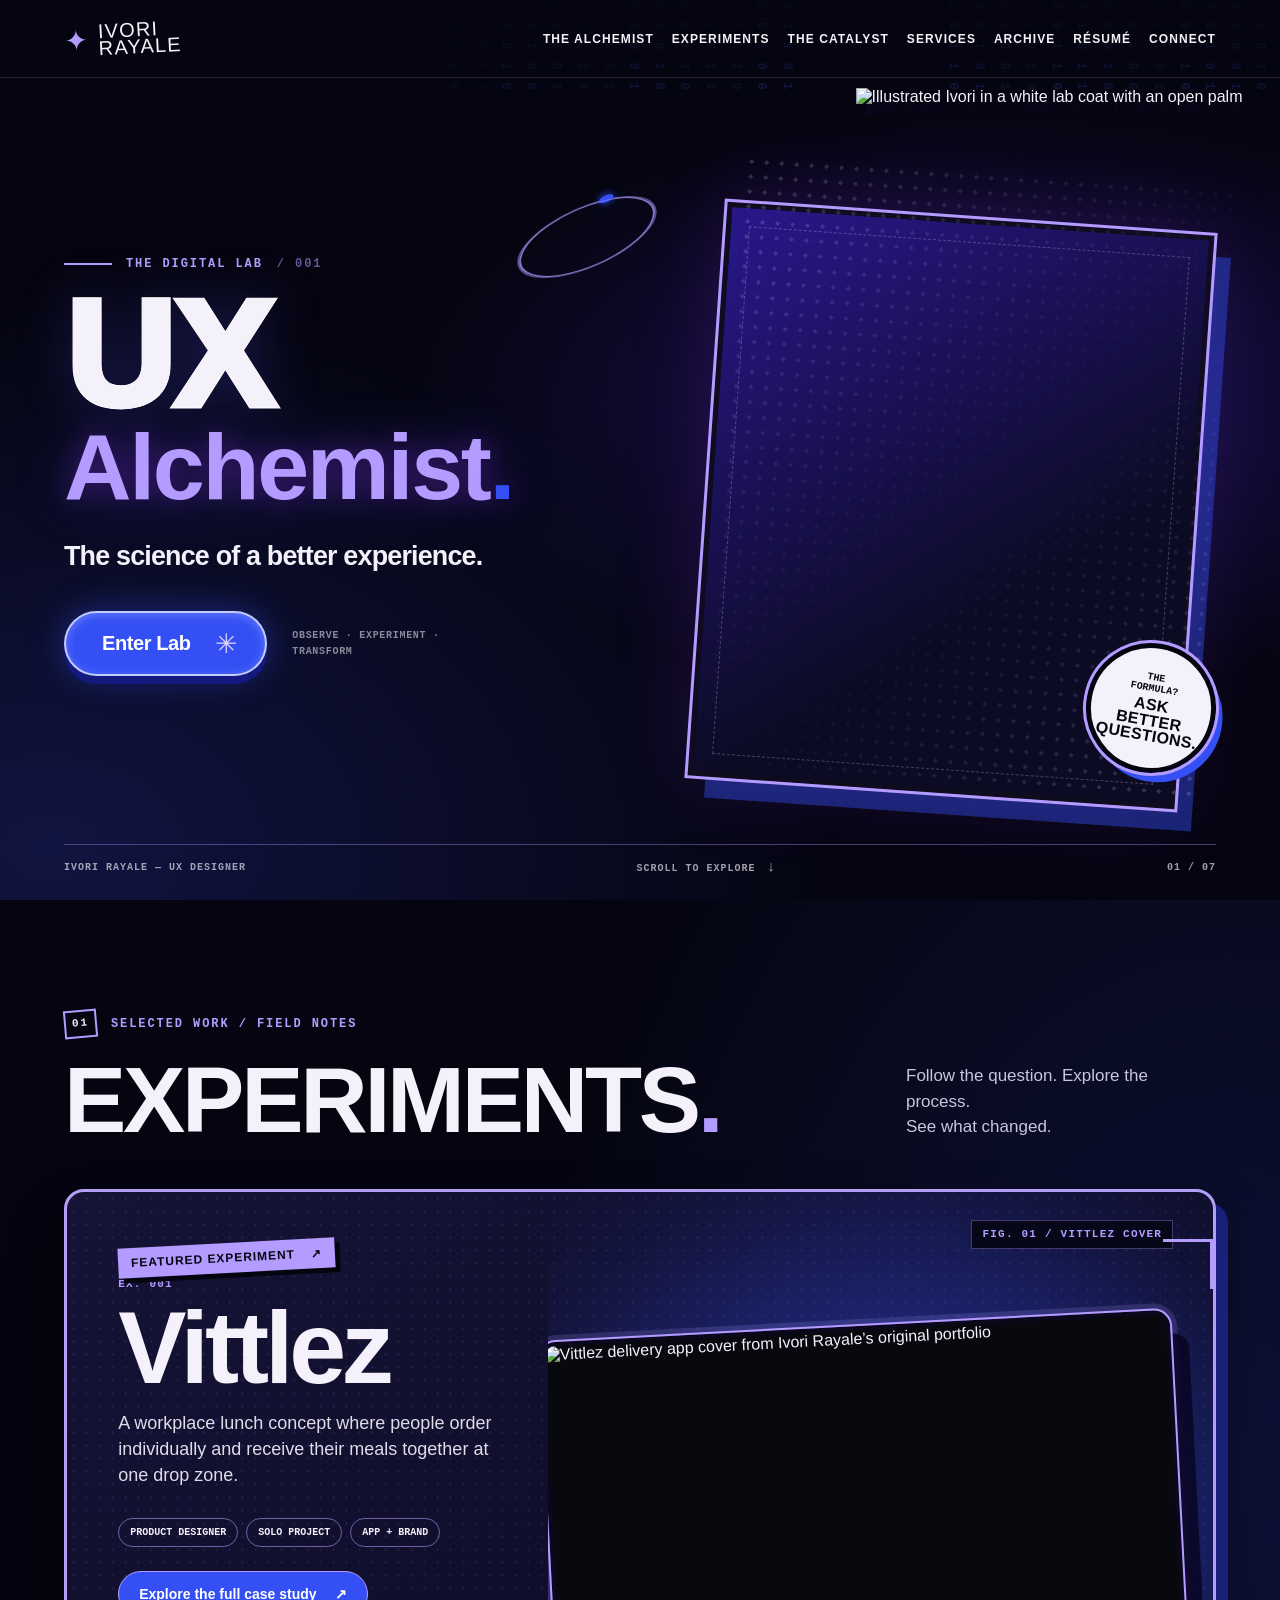
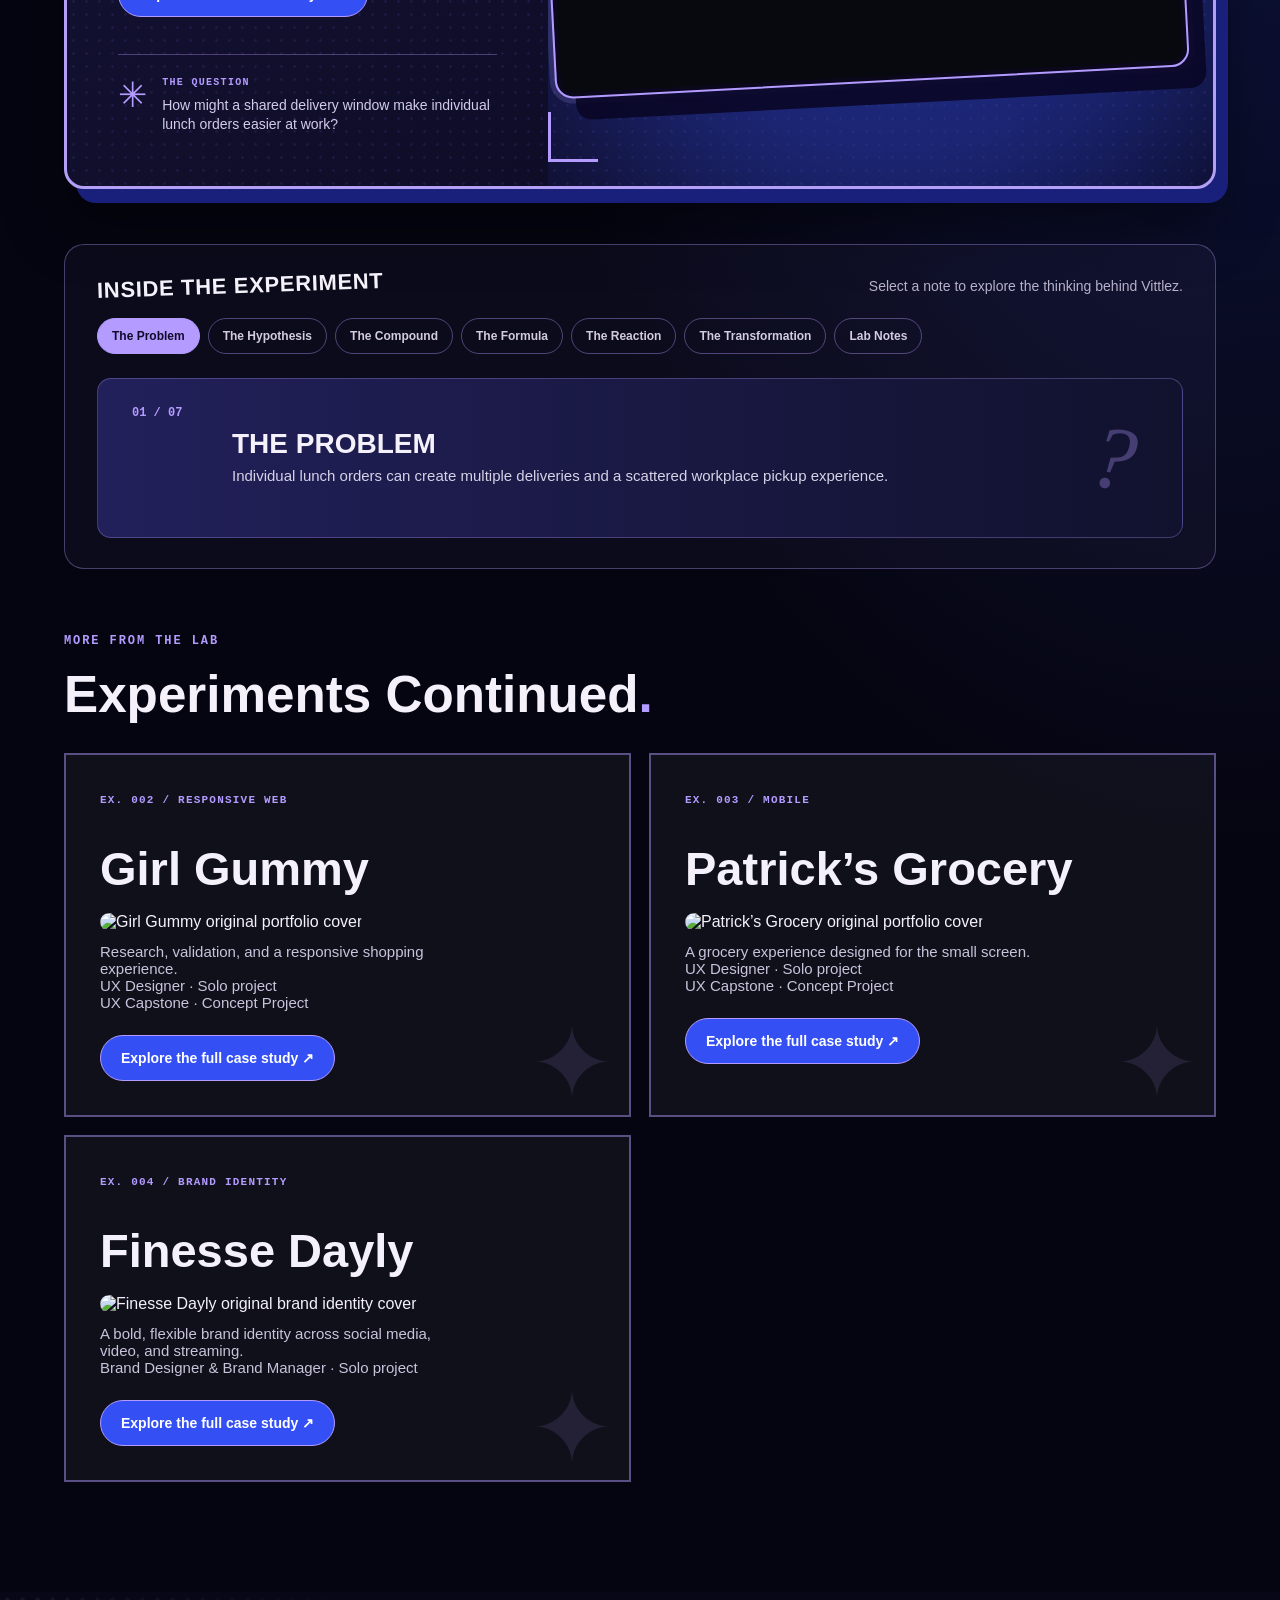
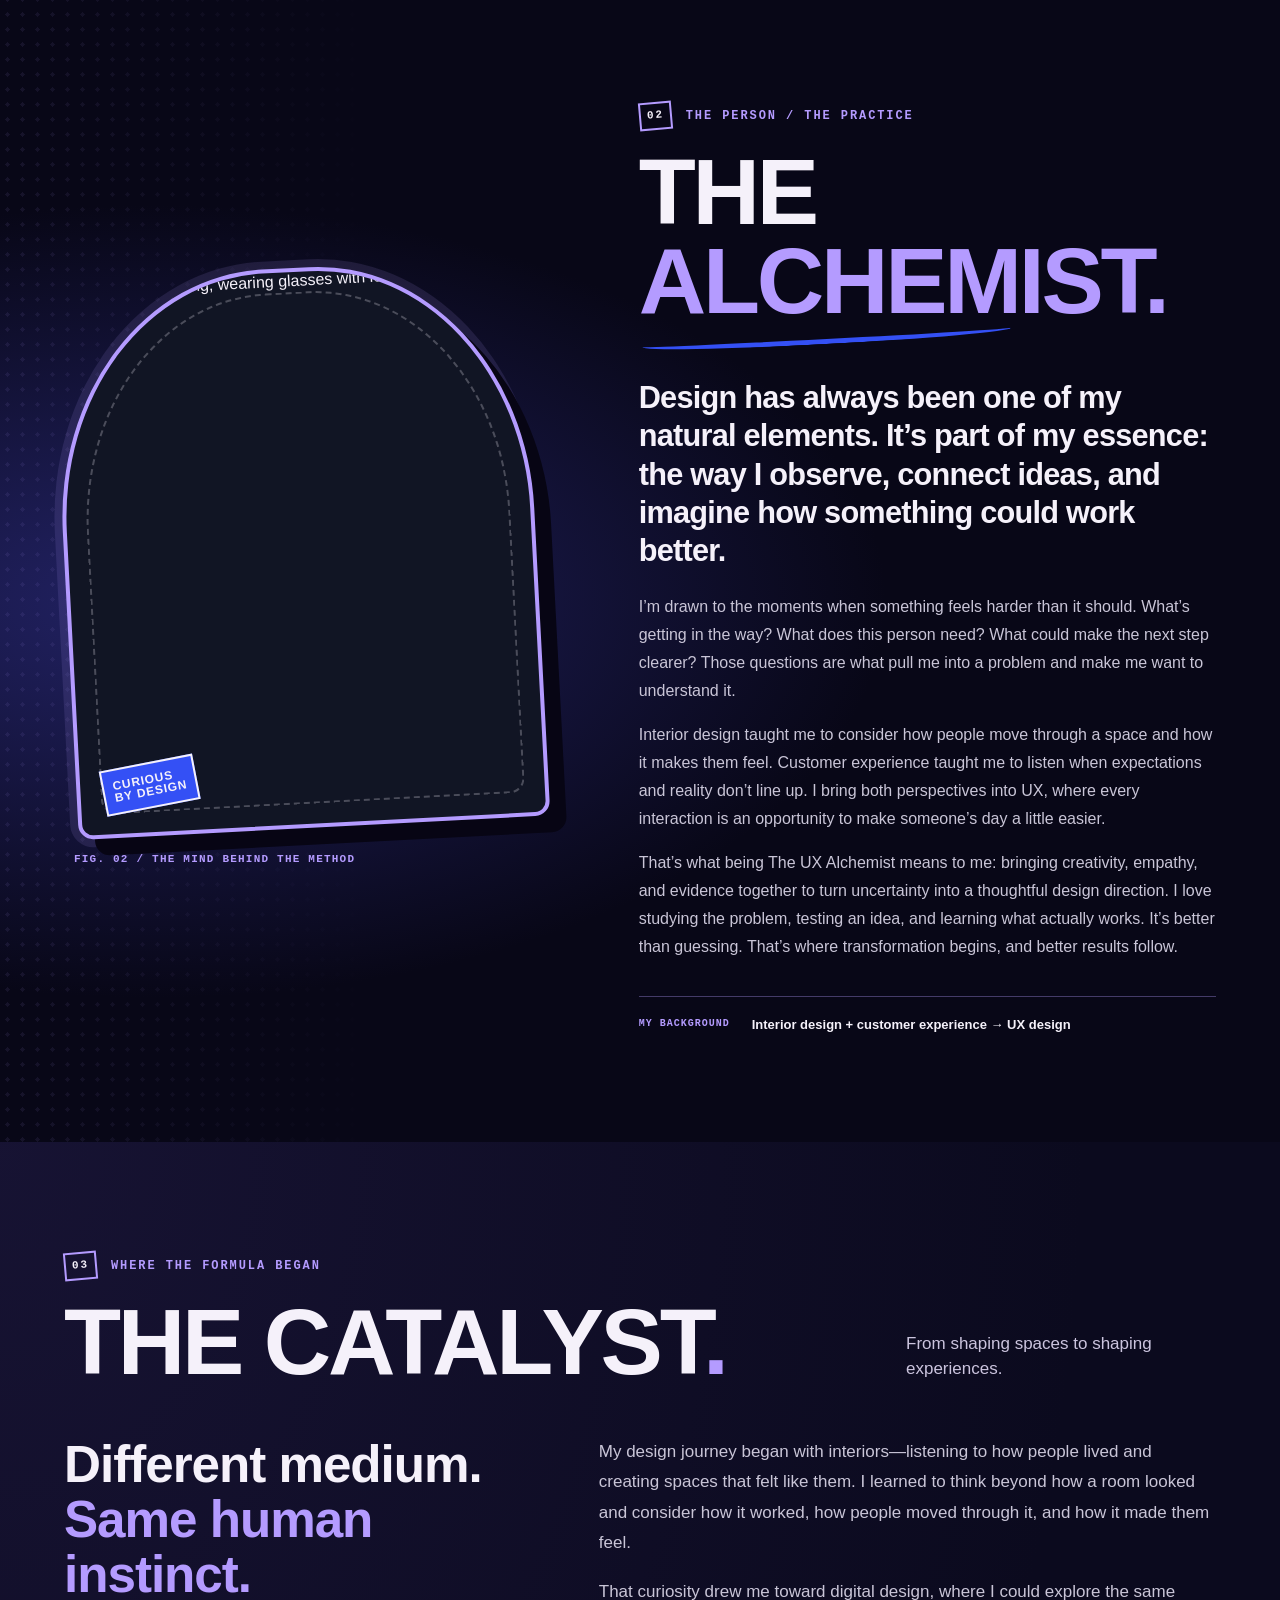
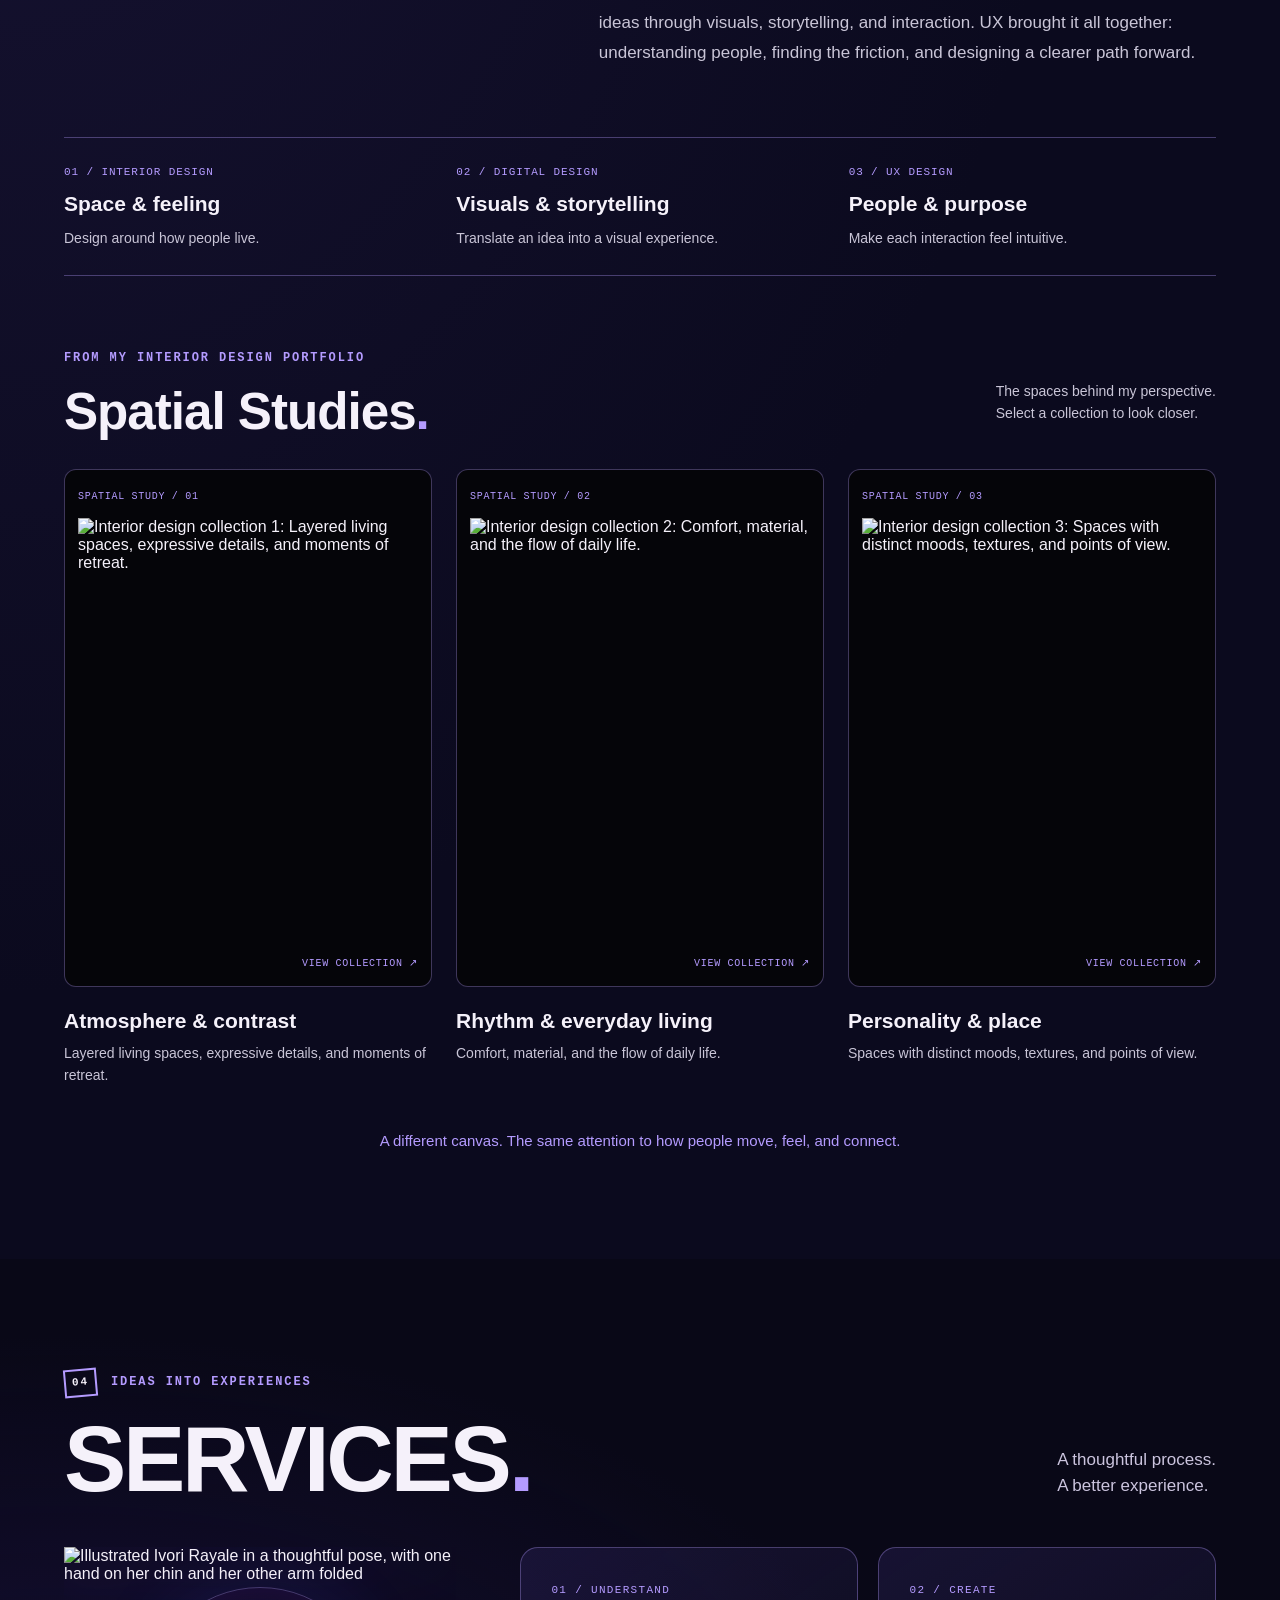
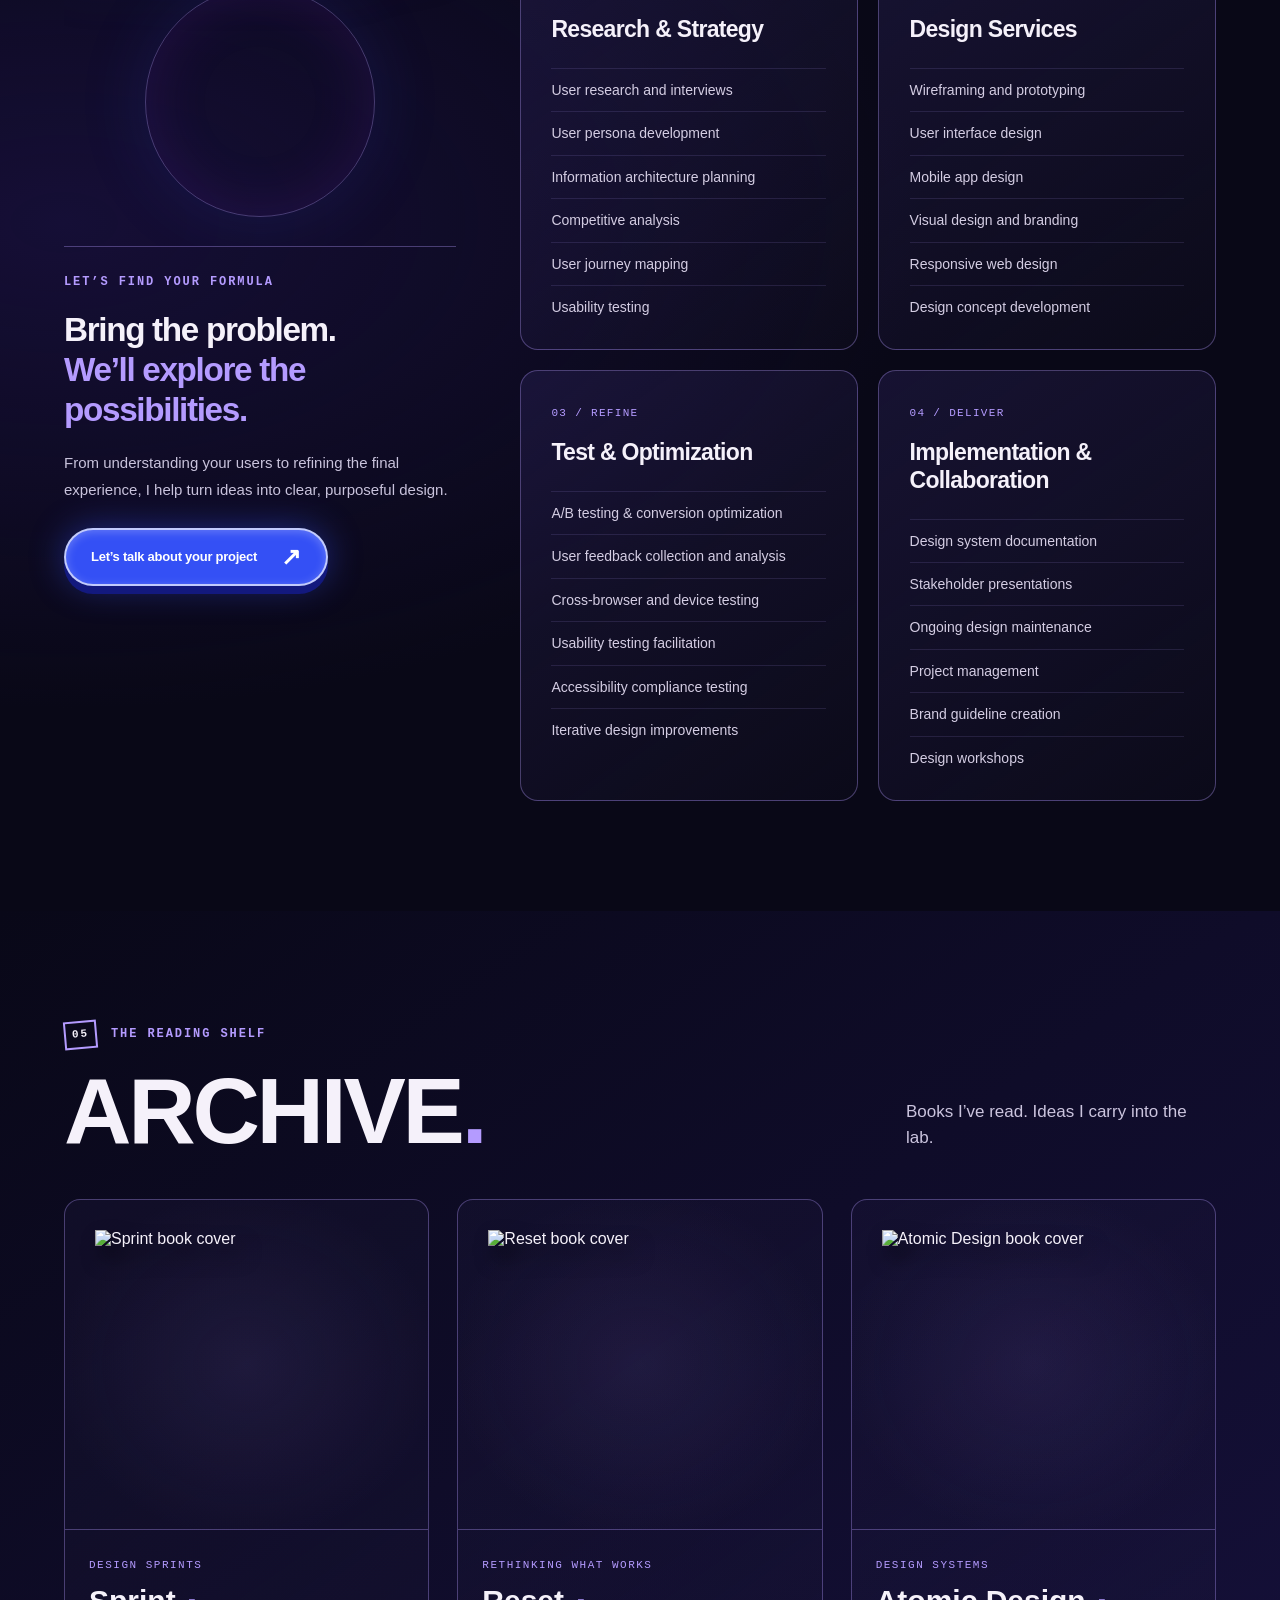
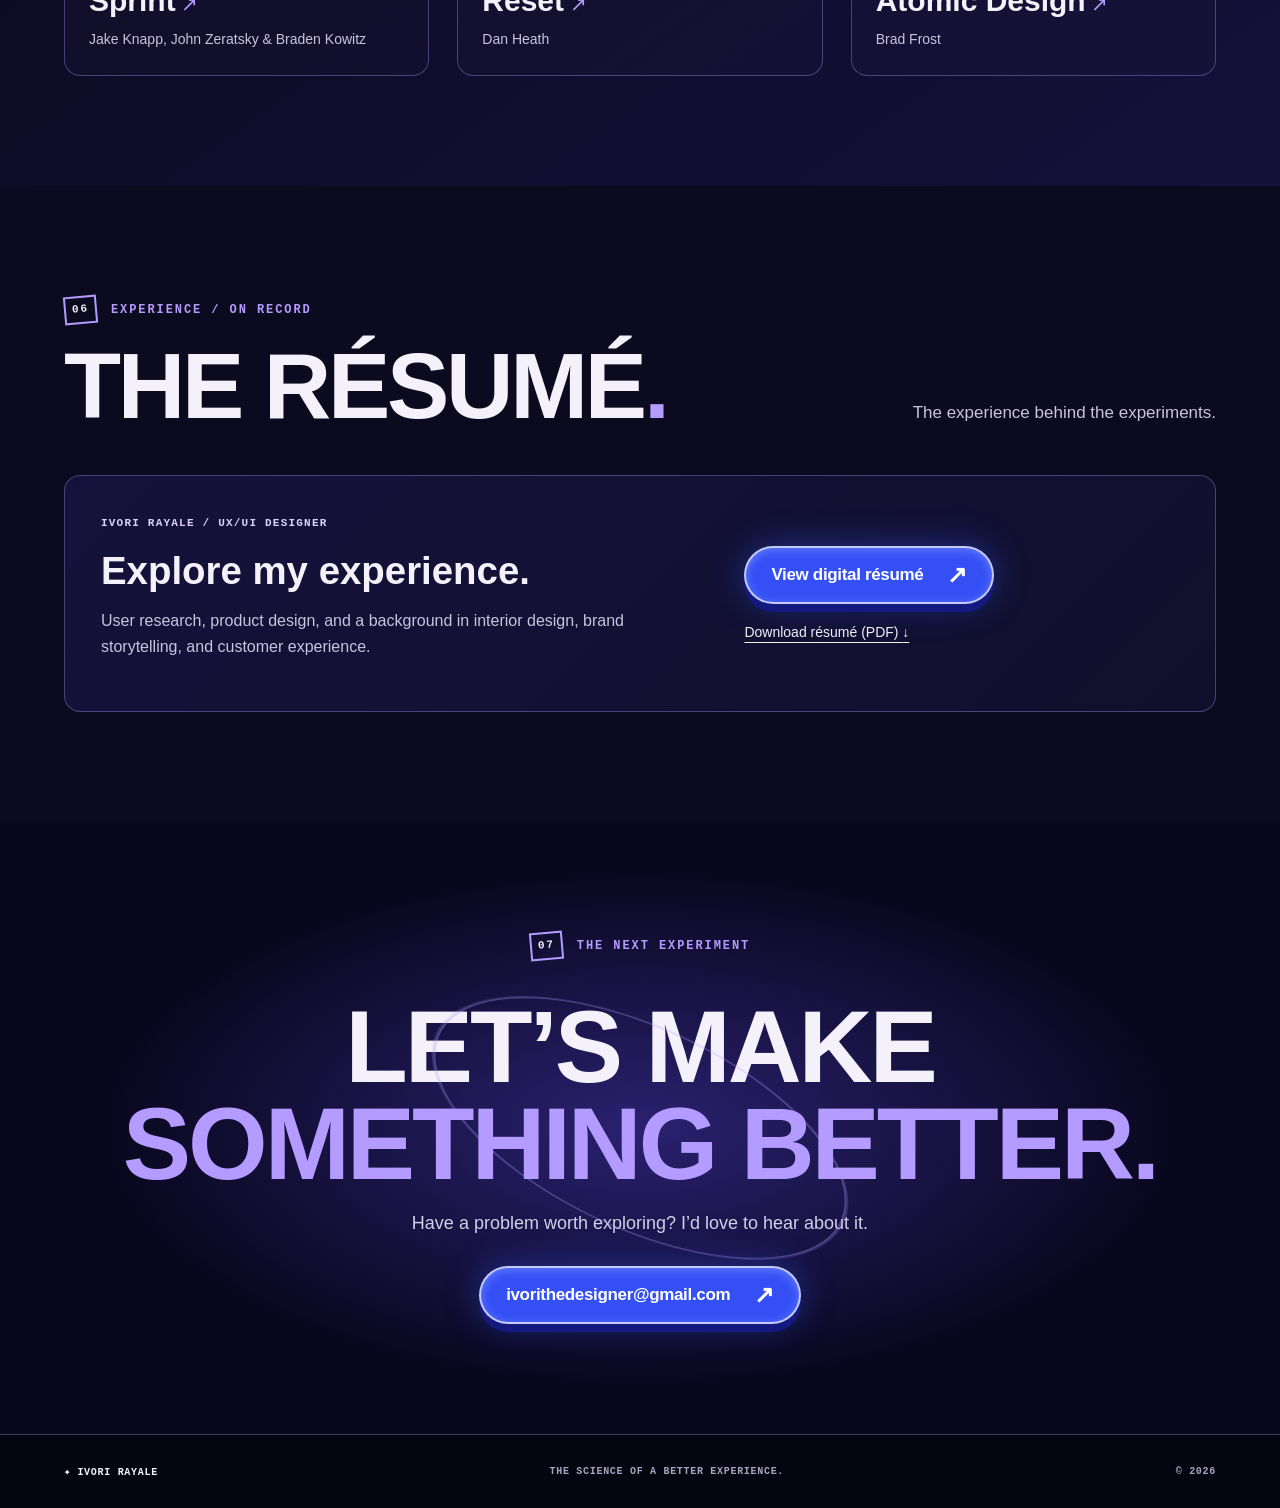
==== index.html @ c833f4bc "Add files via upload" ====
<!doctype html>
<html lang="en">
<head>
  <meta charset="utf-8">
  <meta name="viewport" content="width=device-width, initial-scale=1">
  <meta name="theme-color" content="#050511">
  <meta name="description" content="Ivori Rayale is a UX designer who studies the problem, tests the possibilities, and designs better experiences.">
  <title>UX Alchemist — Ivori Rayale</title>
  <link rel="stylesheet" href="styles.css">
  <script src="script.js" defer></script>
<link rel="stylesheet" href="experiment-entry.css"><script src="experiment-entry.js" defer></script></head>
<body>
  <div class="progress" aria-hidden="true"></div>
  <header class="site-header" id="top">
    <a class="wordmark" href="#top" aria-label="Ivori Rayale, back to top"><span class="wordmark-star">✦</span><span>IVORI<br>RAYALE</span></a>
    <button class="menu-toggle" type="button" aria-label="Open menu" aria-controls="primary-nav" aria-expanded="false"><span></span><span></span></button>
    <nav class="nav" id="primary-nav" aria-label="Main navigation">
      <a href="#alchemist">The Alchemist</a>
      <a href="#experiments">Experiments</a>
      <a href="#catalyst">The Catalyst</a>
      <a href="#services">Services</a>
      <a href="#archive">Archive</a>
      <a href="#resume">Résumé</a>
      <a href="#connect">Connect</a>
    </nav>
    <span class="header-index">PORTFOLIO / 2026</span>
  </header>

  <main>
    <section class="hero" aria-labelledby="hero-title">
      <div class="number-field" aria-hidden="true"></div>
      <div class="hero-orbit orbit-one" aria-hidden="true"><span></span><span></span><span></span></div>
      <div class="hero-orbit orbit-two" aria-hidden="true"><span></span><span></span><span></span></div>
      <div class="hero-content">
        <div class="eyebrow"><span class="eyebrow-line"></span> THE DIGITAL LAB <span class="eyebrow-number">/ 001</span></div>
        <h1 id="hero-title"><span class="hero-ux">UX</span><span class="hero-alchemist">Alchemist<span class="title-period">.</span></span></h1>
        <p class="hero-tagline">The science of a better experience.</p>
        <div class="hero-actions"><button class="enter-button" type="button"><span>Enter Lab</span><span class="button-spark" aria-hidden="true">✳</span></button><span class="hero-note">OBSERVE · EXPERIMENT · TRANSFORM</span></div>
      </div>
      <div class="hero-visual" aria-label="Cartoon illustration of Ivori presenting her design work">
        <div class="ink-panel"></div>
        <div class="hero-halftone"></div>
        <img class="hero-avatar" src="assets/avatar-presenting-v2.png" alt="Illustrated Ivori in a white lab coat with an open palm" fetchpriority="high">
        <div class="hero-sticker" aria-hidden="true"><span>THE<br>FORMULA?</span><strong>ASK<br>BETTER<br>QUESTIONS.</strong></div>
      </div>
      <div class="hero-bottom"><span>IVORI RAYALE — UX DESIGNER</span><a href="#experiments">SCROLL TO EXPLORE <span aria-hidden="true">↓</span></a><span>01 / 07</span></div>
    </section>

    <section class="section experiments" id="experiments" aria-labelledby="experiments-title" tabindex="-1">
      <div class="section-heading reveal"><div><p class="section-kicker"><span class="kicker-box">01</span> SELECTED WORK / FIELD NOTES</p><h2 id="experiments-title">Experiments<span>.</span></h2></div><p>Follow the question. Explore the process.<br>See what changed.</p></div>
      <article class="featured-card reveal">
        <div class="featured-copy">
          <div class="hand-label">FEATURED EXPERIMENT <span>↗</span></div>
          <div class="featured-title"><span class="featured-number">EX. 001</span><h3><a href="vittlez.html">Vittlez</a></h3></div>
          <p>A workplace lunch concept where people order individually and receive their meals together at one drop zone.</p>
          <div class="tag-row"><span>PRODUCT DESIGNER</span><span>SOLO PROJECT</span><span>APP + BRAND</span></div><a class="case-study-link" href="vittlez.html">Explore the full case study <span aria-hidden="true">↗</span></a>
          <div class="experiment-prompt"><span class="prompt-star" aria-hidden="true">✳</span><span><strong>THE QUESTION</strong>How might a shared delivery window make individual lunch orders easier at work?</span></div>
        </div>
        <div class="featured-art"><div class="art-caption">FIG. 01 / VITTLEZ COVER</div><div class="screens-frame vittlez-cover"><img src="assets/vittlez-cover.png" alt="Vittlez delivery app cover from Ivori Rayale’s original portfolio" loading="lazy"></div><span class="art-corner corner-a"></span><span class="art-corner corner-b"></span></div>
      </article>
      <div class="process-panel reveal">
        <div class="process-heading"><span class="scribble-heading">INSIDE THE EXPERIMENT</span><p>Select a note to explore the thinking behind Vittlez.</p></div>
        <div class="stage-tabs" role="tablist" aria-label="Vittlez case study stages">
          <button type="button" role="tab" id="tab-problem" aria-controls="stage-content" aria-selected="true" tabindex="0" data-stage="problem">The Problem</button>
          <button type="button" role="tab" id="tab-hypothesis" aria-controls="stage-content" aria-selected="false" tabindex="-1" data-stage="hypothesis">The Hypothesis</button>
          <button type="button" role="tab" id="tab-compound" aria-controls="stage-content" aria-selected="false" tabindex="-1" data-stage="compound">The Compound</button>
          <button type="button" role="tab" id="tab-formula" aria-controls="stage-content" aria-selected="false" tabindex="-1" data-stage="formula">The Formula</button>
          <button type="button" role="tab" id="tab-reaction" aria-controls="stage-content" aria-selected="false" tabindex="-1" data-stage="reaction">The Reaction</button>
          <button type="button" role="tab" id="tab-transformation" aria-controls="stage-content" aria-selected="false" tabindex="-1" data-stage="transformation">The Transformation</button>
          <button type="button" role="tab" id="tab-lab-notes" aria-controls="stage-content" aria-selected="false" tabindex="-1" data-stage="lab-notes">Lab Notes</button>
        </div>
        <div class="stage-content" id="stage-content" role="tabpanel" aria-labelledby="tab-problem" tabindex="0"><span class="stage-index">01 / 07</span><div><h4>The Problem</h4><p>Individual lunch orders can create multiple deliveries and a scattered workplace pickup experience.</p></div><span class="stage-doodle" aria-hidden="true">?</span></div>
      </div>
      <div class="additional-experiments"><p class="section-kicker">MORE FROM THE LAB</p><h3 class="subsection-title">Experiments Continued<span>.</span></h3><div class="archive-list reveal"><div><span>EX. 002 / RESPONSIVE WEB</span><h3><a href="girl-gummy.html">Girl Gummy</a></h3><a href="girl-gummy.html" aria-label="Explore Girl Gummy case study"><img src="assets/girl-gummy/00.png" alt="Girl Gummy original portfolio cover" loading="lazy" style="width:100%;height:auto;border-radius:12px;margin:12px 0"></a><p>Research, validation, and a responsive shopping experience.</p><p>UX Designer · Solo project<br>UX Capstone · Concept Project</p><a class="case-study-link" href="girl-gummy.html">Explore the full case study ↗</a></div><div><span>EX. 003 / MOBILE</span><h3><a href="patricks.html">Patrick’s Grocery</a></h3><a href="patricks.html" aria-label="Explore Patrick’s Grocery case study"><img src="assets/patricks/00.svg" alt="Patrick’s Grocery original portfolio cover" loading="lazy" style="width:100%;height:auto;border-radius:12px;margin:12px 0"></a><p>A grocery experience designed for the small screen.</p><p>UX Designer · Solo project<br>UX Capstone · Concept Project</p><a class="case-study-link" href="patricks.html">Explore the full case study ↗</a></div><div><span>EX. 004 / BRAND IDENTITY</span><h3><a href="finesse-dayly.html">Finesse Dayly</a></h3><a href="finesse-dayly.html" aria-label="Explore Finesse Dayly branding project"><img src="assets/finesse-dayly/00.svg" alt="Finesse Dayly original brand identity cover" loading="lazy" style="width:100%;height:auto;border-radius:12px;margin:12px 0"></a><p>A bold, flexible brand identity across social media, video, and streaming.</p><p>Brand Designer &amp; Brand Manager · Solo project</p><a class="case-study-link" href="finesse-dayly.html">Explore the full case study ↗</a></div></div></div>
    </section>

    <section class="section alchemist" id="alchemist" aria-labelledby="alchemist-title">

      <div class="alchemist-visual reveal"><div class="about-frame about-photo-frame"><img src="assets/ivori-portrait-long-curls.webp" alt="Ivori Rayale smiling, wearing glasses with long black curls" width="944" height="1667" loading="lazy"><span class="about-stamp">CURIOUS<br>BY DESIGN</span></div><div class="about-caption">FIG. 02 / THE MIND BEHIND THE METHOD</div></div>
      <div class="alchemist-copy reveal"><p class="section-kicker"><span class="kicker-box">02</span> THE PERSON / THE PRACTICE</p><h2 id="alchemist-title">The<br><em>Alchemist.</em></h2><div class="hand-underline" aria-hidden="true"></div><p class="about-lead">Design has always been one of my natural elements. It’s part of my essence: the way I observe, connect ideas, and imagine how something could work better.</p>
        <p>I’m drawn to the moments when something feels harder than it should. What’s getting in the way? What does this person need? What could make the next step clearer? Those questions are what pull me into a problem and make me want to understand it.</p>
        <p>Interior design taught me to consider how people move through a space and how it makes them feel. Customer experience taught me to listen when expectations and reality don’t line up. I bring both perspectives into UX, where every interaction is an opportunity to make someone’s day a little easier.</p>
        <p>That’s what being The UX Alchemist means to me: bringing creativity, empathy, and evidence together to turn uncertainty into a thoughtful design direction. I love studying the problem, testing an idea, and learning what actually works. It’s better than guessing. That’s where transformation begins, and better results follow.</p><div class="about-footnote"><span>MY BACKGROUND</span><strong>Interior design + customer experience → UX design</strong></div></div>
    </section>

    <section class="section catalyst catalyst-story" id="catalyst" aria-labelledby="catalyst-title">
      <div class="section-heading reveal"><div><p class="section-kicker"><span class="kicker-box">03</span> WHERE THE FORMULA BEGAN</p><h2 id="catalyst-title">The Catalyst<span>.</span></h2></div><p>From shaping spaces to shaping experiences.</p></div>
      <div class="catalyst-narrative reveal"><h3>Different medium.<br><em>Same human instinct.</em></h3><div><p>My design journey began with interiors—listening to how people lived and creating spaces that felt like them. I learned to think beyond how a room looked and consider how it worked, how people moved through it, and how it made them feel.</p><p>That curiosity drew me toward digital design, where I could explore the same ideas through visuals, storytelling, and interaction. UX brought it all together: understanding people, finding the friction, and designing a clearer path forward.</p></div></div>
      <ol class="design-evolution reveal" aria-label="My design journey"><li><span>01 / INTERIOR DESIGN</span><strong>Space &amp; feeling</strong><p>Design around how people live.</p></li><li><span>02 / DIGITAL DESIGN</span><strong>Visuals &amp; storytelling</strong><p>Translate an idea into a visual experience.</p></li><li><span>03 / UX DESIGN</span><strong>People &amp; purpose</strong><p>Make each interaction feel intuitive.</p></li></ol>
      <div class="spatial-heading reveal"><div><p class="section-kicker">FROM MY INTERIOR DESIGN PORTFOLIO</p><h3>Spatial Studies<span>.</span></h3></div><p>The spaces behind my perspective.<br>Select a collection to look closer.</p></div>
      <div class="spatial-gallery"><figure class="spatial-study reveal"><button type="button" class="spatial-open" data-spatial="1" aria-label="Enlarge interior collection 1: Atmosphere and contrast"><span class="spatial-number">SPATIAL STUDY / 01</span><img src="assets/interior/1.png" alt="Interior design collection 1: Layered living spaces, expressive details, and moments of retreat." loading="lazy" width="1122" height="1402"><span class="spatial-view">VIEW COLLECTION ↗</span></button><figcaption><h4>Atmosphere & contrast</h4><p>Layered living spaces, expressive details, and moments of retreat.</p></figcaption></figure><figure class="spatial-study reveal"><button type="button" class="spatial-open" data-spatial="2" aria-label="Enlarge interior collection 2: Rhythm and everyday living"><span class="spatial-number">SPATIAL STUDY / 02</span><img src="assets/interior/2.png" alt="Interior design collection 2: Comfort, material, and the flow of daily life." loading="lazy" width="1122" height="1402"><span class="spatial-view">VIEW COLLECTION ↗</span></button><figcaption><h4>Rhythm & everyday living</h4><p>Comfort, material, and the flow of daily life.</p></figcaption></figure><figure class="spatial-study reveal"><button type="button" class="spatial-open" data-spatial="3" aria-label="Enlarge interior collection 3: Personality and place"><span class="spatial-number">SPATIAL STUDY / 03</span><img src="assets/interior/3.png" alt="Interior design collection 3: Spaces with distinct moods, textures, and points of view." loading="lazy" width="1122" height="1402"><span class="spatial-view">VIEW COLLECTION ↗</span></button><figcaption><h4>Personality & place</h4><p>Spaces with distinct moods, textures, and points of view.</p></figcaption></figure></div><p class="spatial-note">A different canvas. The same attention to how people move, feel, and connect.</p>
      <dialog class="spatial-viewer" aria-label="Interior design collection"><div class="spatial-tools"><p>SPATIAL STUDIES / IVORI RAYALE</p><button type="button" class="spatial-close">Close ×</button></div><img alt=""></dialog>
    </section>

    <section class="section services" id="services" aria-labelledby="services-title">
      <div class="section-heading reveal"><div><p class="section-kicker"><span class="kicker-box">04</span> IDEAS INTO EXPERIENCES</p><h2 id="services-title">Services<span>.</span></h2></div><p>A thoughtful process.<br>A better experience.</p></div>
      <div class="services-layout"><div class="services-intro reveal"><div class="services-avatar"><span class="services-orbit" aria-hidden="true"></span><img src="assets/avatar-thinking.png" alt="Illustrated Ivori Rayale in a thoughtful pose, with one hand on her chin and her other arm folded" loading="lazy" width="1122" height="1402"></div><p class="section-kicker">LET’S FIND YOUR FORMULA</p><h3>Bring the problem.<br><em>We’ll explore the possibilities.</em></h3><p>From understanding your users to refining the final experience, I help turn ideas into clear, purposeful design.</p><a class="connect-button" href="mailto:ivorithedesigner@gmail.com?subject=Let%E2%80%99s%20talk%20about%20a%20design%20project">Let’s talk about your project <span aria-hidden="true">↗</span></a></div><div class="services-grid"><article class="service-card reveal"><span class="service-index">01 / UNDERSTAND</span><h3>Research &amp; Strategy</h3><ul><li>User research and interviews</li><li>User persona development</li><li>Information architecture planning</li><li>Competitive analysis</li><li>User journey mapping</li><li>Usability testing</li></ul></article><article class="service-card reveal"><span class="service-index">02 / CREATE</span><h3>Design Services</h3><ul><li>Wireframing and prototyping</li><li>User interface design</li><li>Mobile app design</li><li>Visual design and branding</li><li>Responsive web design</li><li>Design concept development</li></ul></article><article class="service-card reveal"><span class="service-index">03 / REFINE</span><h3>Test &amp; Optimization</h3><ul><li>A/B testing &amp; conversion optimization</li><li>User feedback collection and analysis</li><li>Cross-browser and device testing</li><li>Usability testing facilitation</li><li>Accessibility compliance testing</li><li>Iterative design improvements</li></ul></article><article class="service-card reveal"><span class="service-index">04 / DELIVER</span><h3>Implementation &amp; Collaboration</h3><ul><li>Design system documentation</li><li>Stakeholder presentations</li><li>Ongoing design maintenance</li><li>Project management</li><li>Brand guideline creation</li><li>Design workshops</li></ul></article></div></div>
    </section>

    <section class="section archive" id="archive" aria-labelledby="archive-title"><div class="section-heading reveal"><div><p class="section-kicker"><span class="kicker-box">05</span> THE READING SHELF</p><h2 id="archive-title">Archive<span>.</span></h2></div><p>Books I’ve read. Ideas I carry into the lab.</p></div><div class="reading-shelf reveal" aria-label="Books I’ve read"><a class="reading-book" href="https://www.simonandschuster.com/books/Sprint/Jake-Knapp/9781501121746" target="_blank" rel="noopener noreferrer" aria-label="Learn about Sprint (opens in a new tab)"><div class="reading-cover"><img src="assets/books/sprint.jpg" alt="Sprint book cover" loading="lazy"></div><div class="reading-details"><span class="reading-topic">Design sprints</span><h3>Sprint<span aria-hidden="true"> ↗</span></h3><p>Jake Knapp, John Zeratsky &amp; Braden Kowitz</p></div></a><a class="reading-book" href="https://www.simonandschuster.com/books/Reset/Dan-Heath/9781668062098" target="_blank" rel="noopener noreferrer" aria-label="Learn about Reset (opens in a new tab)"><div class="reading-cover"><img src="assets/books/reset.jpg" alt="Reset book cover" loading="lazy"></div><div class="reading-details"><span class="reading-topic">Rethinking what works</span><h3>Reset<span aria-hidden="true"> ↗</span></h3><p>Dan Heath</p></div></a><a class="reading-book" href="https://atomicdesign.bradfrost.com/" target="_blank" rel="noopener noreferrer" aria-label="Learn about Atomic Design (opens in a new tab)"><div class="reading-cover"><img src="assets/books/atomic-design.svg" alt="Atomic Design book cover" loading="lazy"></div><div class="reading-details"><span class="reading-topic">Design systems</span><h3>Atomic Design<span aria-hidden="true"> ↗</span></h3><p>Brad Frost</p></div></a></div></section>

    <section class="section resume" id="resume" aria-labelledby="resume-title"><div class="section-heading reveal"><div><p class="section-kicker"><span class="kicker-box">06</span> EXPERIENCE / ON RECORD</p><h2 id="resume-title">The Résumé<span>.</span></h2></div><p>The experience behind the experiments.</p></div><div class="resume-panel reveal"><div><span class="card-index">IVORI RAYALE / UX/UI DESIGNER</span><h3>Explore my experience.</h3><p>User research, product design, and a background in interior design, brand storytelling, and customer experience.</p></div><div class="resume-actions"><a class="connect-button" href="resume.html">View digital résumé <span aria-hidden="true">↗</span></a><a class="resume-download" href="assets/Ivori-Rayale-Resume.pdf" download="Ivori-Rayale-Resume.pdf">Download résumé (PDF) <span aria-hidden="true">↓</span></a></div></div></section>

    <section class="section connect" id="connect" aria-labelledby="connect-title"><div class="connect-orbit" aria-hidden="true"></div><p class="section-kicker"><span class="kicker-box">07</span> THE NEXT EXPERIMENT</p><h2 id="connect-title">Let’s make<br><em>something better.</em></h2><p>Have a problem worth exploring? I’d love to hear about it.</p><a class="connect-button" href="mailto:ivorithedesigner@gmail.com">ivorithedesigner@gmail.com <span aria-hidden="true">↗</span></a></section>
  </main>
  <footer><a href="#top">✦ IVORI RAYALE</a><span>THE SCIENCE OF A BETTER EXPERIENCE.</span><span>© 2026</span></footer>
  <div class="lab-transition" aria-hidden="true"><canvas class="vortex-canvas"></canvas><div class="vortex-center"></div><div class="vortex-caption"><span>ENTERING THE DIGITAL LAB</span><strong>FOLLOW THE POSSIBILITY.</strong><span>OBSERVE · EXPERIMENT · TRANSFORM</span></div></div>
</body>
</html>
---- styles.css ----
:root{--ink:#050511;--ink2:#0d0b20;--blue:#3450f5;--amethyst:#9228e8;--lavender:#b49bff;--paper:#f5f1fa;--line:rgba(180,155,255,.35)}
*{box-sizing:border-box}html{scroll-behavior:smooth}body{margin:0;background:var(--ink);color:var(--paper);font-family:Inter,"Arial",sans-serif;overflow-x:hidden}button,a{font:inherit}button{cursor:pointer}a{color:inherit;text-decoration:none}button:focus-visible,a:focus-visible{outline:3px solid var(--lavender);outline-offset:5px}::selection{background:var(--amethyst);color:#fff}
.progress{position:fixed;top:0;left:0;width:0;height:3px;background:linear-gradient(90deg,var(--blue),var(--lavender));z-index:99;box-shadow:0 0 12px var(--blue)}
.site-header{height:78px;padding:0 clamp(22px,5vw,80px);display:flex;align-items:center;gap:35px;justify-content:space-between;position:absolute;top:0;left:0;right:0;z-index:20;border-bottom:1px solid rgba(180,155,255,.16);background:linear-gradient(180deg,rgba(5,5,17,.85),rgba(5,5,17,.15))}.wordmark{font-family:Impact,"Arial Black",sans-serif;font-size:20px;line-height:.83;letter-spacing:.06em;display:flex;gap:10px;align-items:center;transform:rotate(-3deg)}.wordmark-star{font:28px Georgia,serif;color:var(--lavender)}.nav{display:flex;align-items:center;gap:clamp(15px,2.15vw,36px)}.nav a{font-size:12px;font-weight:800;letter-spacing:.09em;text-transform:uppercase;white-space:nowrap;position:relative;padding:16px 0}.nav a:after{content:"";height:2px;background:var(--lavender);position:absolute;left:0;right:100%;bottom:7px;transition:right .25s}.nav a:hover:after,.nav a.active:after{right:0}.header-index{font:700 10px/1.2 monospace;color:var(--lavender);letter-spacing:.1em;white-space:nowrap}.menu-toggle{display:none;background:none;border:0;width:42px;height:42px;position:relative}.menu-toggle span{display:block;height:2px;width:25px;background:var(--paper);margin:7px auto}
.hero{min-height:min(900px,100svh);min-height:max(720px,100svh);position:relative;display:grid;grid-template-columns:minmax(0,1.08fr) minmax(0,.92fr);align-items:center;isolation:isolate;overflow:hidden;padding:105px clamp(24px,5vw,80px) 72px;background:radial-gradient(ellipse at 78% 45%,#191150 0,transparent 42%),radial-gradient(ellipse at 4% 94%,#101440 0,transparent 45%),#050511}.hero:before{content:"";position:absolute;inset:0;background-image:radial-gradient(rgba(180,155,255,.16) 1px,transparent 1px);background-size:24px 24px;opacity:.12;mask-image:linear-gradient(90deg,transparent 42%,#000 90%);z-index:-2}.number-field{position:absolute;inset:0;overflow:hidden;z-index:-1;pointer-events:none;mask-image:linear-gradient(90deg,transparent 13%,#000 60%)}.number-field span{position:absolute;top:-20%;font:600 12px/1 monospace;color:rgba(93,107,255,.22);writing-mode:vertical-rl;letter-spacing:13px;animation:number-fall var(--duration) linear infinite;animation-delay:var(--delay)}@keyframes number-fall{to{transform:translateY(125vh)}}
.hero-content{z-index:3;position:relative;align-self:center;max-width:780px}.eyebrow,.section-kicker{font:800 12px/1.2 monospace;letter-spacing:.16em;color:var(--lavender);display:flex;align-items:center;gap:14px}.eyebrow-line{height:2px;width:48px;background:var(--lavender)}.eyebrow-number{opacity:.55}.hero h1{margin:22px 0 7px;font-family:Impact,"Arial Black",sans-serif;font-weight:1000;line-height:.83;letter-spacing:-.055em;text-transform:uppercase;filter:drop-shadow(0 0 25px rgba(86,81,255,.25))}.hero-ux{display:block;font-size:clamp(90px,11.8vw,187px);color:var(--paper);-webkit-text-stroke:1px #fff}.hero-alchemist{display:block;font-size:clamp(72px,10vw,159px);color:var(--lavender);white-space:nowrap;letter-spacing:-.065em;text-shadow:4px 5px 0 #241664,0 0 26px rgba(146,40,232,.4)}.title-period{color:var(--blue)}.special-e{position:relative;display:inline-block}.special-e i{position:absolute;left:39%;top:-.20em;width:.18em;height:.027em;background:var(--paper);transform:rotate(-17deg);box-shadow:.025em -.052em 0 var(--paper),.055em -.103em 0 var(--paper);border-radius:10px}.hero-tagline{font-size:clamp(21px,2.1vw,33px);font-weight:650;margin:25px 0 39px;letter-spacing:-.03em}.hero-actions{display:flex;gap:25px;align-items:center}.enter-button,.connect-button{border:2px solid rgba(255,255,255,.7);background:var(--blue);color:white;border-radius:999px;font-size:20px;font-weight:900;letter-spacing:-.02em;padding:19px 28px 19px 36px;box-shadow:0 8px 0 #13197e,0 0 35px rgba(52,80,245,.45),inset 0 2px 10px rgba(255,255,255,.25);display:inline-flex;align-items:center;gap:24px;transition:transform .25s,box-shadow .25s}.enter-button:hover,.connect-button:hover{transform:translateY(-4px);box-shadow:0 12px 0 #13197e,0 0 45px rgba(52,80,245,.6)}.button-spark{font-size:27px;font-weight:400;line-height:0;color:#d9d0ff}.hero-note{font:800 10px/1.6 monospace;color:rgba(245,241,250,.55);letter-spacing:.07em;max-width:160px}
.hero-visual{height:min(685px,78vh);width:100%;position:relative;align-self:end;z-index:2}.ink-panel{position:absolute;inset:11% 4% 5% 4%;transform:rotate(4deg);background:linear-gradient(145deg,#29178b,#0c0b24 65%);border:5px solid #100c20;outline:3px solid var(--lavender);box-shadow:18px 21px 0 rgba(52,80,245,.42),0 0 85px rgba(146,40,232,.2)}.ink-panel:before{content:"";position:absolute;inset:18px;border:1px dashed rgba(245,241,250,.24)}.hero-halftone{position:absolute;inset:4% 0 7% 7%;transform:rotate(4deg);background-image:radial-gradient(#c5b3ff 2px,transparent 2.2px);background-size:15px 15px;mask-image:linear-gradient(135deg,#000,transparent 55%,#000);opacity:.23}.hero-avatar{position:absolute;bottom:-10px;right:-5%;height:min(750px,88vh);max-width:113%;object-fit:contain;object-position:bottom right;filter:drop-shadow(10px 12px 0 #09061c);animation:avatar-breathe 5s ease-in-out infinite;transform-origin:bottom center}@keyframes avatar-breathe{50%{transform:translateY(-10px)}}.hero-sticker{position:absolute;top:2%;right:0;z-index:3;transform:rotate(10deg);width:130px;height:130px;border-radius:50%;background:var(--paper);color:var(--ink);border:5px solid var(--ink);outline:3px solid var(--lavender);display:flex;flex-direction:column;align-items:center;justify-content:center;text-align:center;box-shadow:8px 8px 0 var(--blue)}.hero-sticker span{font:800 10px/1.1 monospace}.hero-sticker strong{font:900 16px/.98 Impact,"Arial Black",sans-serif;letter-spacing:.02em;margin-top:3px}.hero-scribble{position:absolute;left:-8%;top:9%;transform:rotate(-9deg);z-index:3;font:700 16px/1.1 "Trebuchet MS",sans-serif;font-style:italic;color:#ece5ff;letter-spacing:.08em;text-shadow:1px 1px #0a0519}.hero-scribble svg{width:78px;height:38px;display:block;margin:6px 0 0 30px;fill:none;stroke:var(--lavender);stroke-width:2}.hero-orbit{position:absolute;width:150px;height:150px;border:2px solid rgba(180,155,255,.5);border-radius:50%;transform:rotate(-24deg) scaleY(.4);z-index:-1}.hero-orbit:before,.hero-orbit:after{content:"";position:absolute;inset:0;border:2px solid rgba(180,155,255,.5);border-radius:50%;transform:rotate(65deg)}.hero-orbit:after{transform:rotate(-65deg)}.hero-orbit span:first-child{position:absolute;width:16px;height:16px;border-radius:50%;background:var(--blue);left:67%;top:-3px;box-shadow:0 0 12px var(--blue)}.orbit-one{top:18%;left:40%}.orbit-two{right:2%;bottom:14%;transform:rotate(18deg) scale(.6,.3);opacity:.55}.hero-bottom{position:absolute;left:clamp(24px,5vw,80px);right:clamp(24px,5vw,80px);bottom:25px;border-top:1px solid rgba(180,155,255,.38);padding-top:15px;display:flex;align-items:center;justify-content:space-between;color:rgba(245,241,250,.65);font:800 10px/1 monospace;letter-spacing:.1em;z-index:5}.hero-bottom a:hover{color:#fff}.hero-bottom a span{font-size:15px;margin-left:4px}
.section{padding:110px clamp(24px,5vw,80px);position:relative;scroll-margin-top:50px}.section-heading{display:flex;justify-content:space-between;align-items:end;gap:30px;margin-bottom:44px}.section-kicker{margin:0 0 18px}.kicker-box{display:inline-flex;align-items:center;justify-content:center;border:2px solid var(--lavender);color:var(--paper);height:28px;min-width:33px;transform:rotate(-5deg);font-size:11px}.section-heading h2,.alchemist h2{font:900 clamp(55px,7.3vw,112px)/.95 Impact,"Arial Black",sans-serif;letter-spacing:-.035em;text-transform:uppercase;margin:0}.section-heading h2 span{color:var(--lavender)}.section-heading>p{font-size:17px;line-height:1.5;color:#cbc4de;max-width:310px;margin:0 0 5px}
.experiments{background:radial-gradient(ellipse at 96% 25%,rgba(52,80,245,.16),transparent 40%),var(--ink)}.featured-card{border:3px solid #b3a0f6;border-radius:20px;display:grid;grid-template-columns:.42fr .58fr;min-height:580px;overflow:hidden;background:linear-gradient(145deg,#151336,#0b0a20);box-shadow:12px 14px 0 #18207b,0 35px 60px rgba(0,0,0,.45);position:relative}.featured-card:before{content:"";position:absolute;left:0;top:0;width:100%;height:100%;background-image:radial-gradient(#876aff 1.2px,transparent 1.5px);background-size:13px 13px;opacity:.11;pointer-events:none}.featured-copy{padding:clamp(30px,4vw,62px);display:flex;flex-direction:column;align-items:flex-start;position:relative;z-index:1}.hand-label{background:var(--lavender);color:var(--ink);padding:9px 13px;font:900 12px/1 "Trebuchet MS",sans-serif;letter-spacing:.08em;transform:rotate(-3deg);box-shadow:5px 5px 0 #050511}.hand-label span{margin-left:12px}.featured-title{margin-top:auto}.featured-number,.card-index,.art-caption,.about-caption,.archive-list span{font:800 11px/1.2 monospace;letter-spacing:.11em;color:var(--lavender)}.featured-title h3{font:900 clamp(65px,8vw,140px)/1 Impact,"Arial Black",sans-serif;letter-spacing:-.04em;margin:6px 0 10px}.featured-copy>p{font-size:18px;line-height:1.45;color:#e0dbea;max-width:430px;margin:0 0 30px}.tag-row{display:flex;gap:8px;flex-wrap:wrap}.tag-row span{border:1px solid rgba(180,155,255,.58);border-radius:100px;padding:8px 11px;font:700 10px monospace;white-space:nowrap}.experiment-prompt{display:flex;gap:15px;border-top:1px solid var(--line);margin-top:37px;padding-top:22px;font-size:14px;line-height:1.4;color:#d4cbeb}.experiment-prompt strong{font:900 10px monospace;letter-spacing:.13em;color:var(--lavender);display:block;margin-bottom:8px}.prompt-star{font-size:35px;color:var(--lavender);line-height:1}.featured-art{position:relative;padding:58px 5% 28px 0;overflow:hidden;display:flex;align-items:center}.featured-art:before{content:"";position:absolute;inset:8% -7% -15% 0;border-radius:50%;background:var(--blue);filter:blur(100px);opacity:.42}.art-caption{position:absolute;right:6%;top:28px;z-index:2;background:#07071a;padding:7px 10px;border:1px solid var(--line)}.screens-frame{width:100%;height:445px;position:relative;transform:rotate(-3deg);border:4px solid #0b081d;outline:2px solid var(--lavender);border-radius:16px;box-shadow:18px 24px 0 rgba(9,6,38,.9),0 0 0 7px rgba(180,155,255,.17);overflow:hidden;background:#08080f}.screens-frame img{width:100%;height:100%;object-fit:cover;object-position:center 48%;display:block}.art-corner{position:absolute;width:50px;height:50px;border:3px solid var(--lavender);z-index:3}.corner-a{right:0;top:8%;border-left:0;border-bottom:0}.corner-b{bottom:4%;left:0;border-right:0;border-top:0}
.process-panel{margin-top:55px;padding:30px 32px;border:1px solid var(--line);border-radius:20px;background:rgba(180,155,255,.045)}.process-heading{display:flex;justify-content:space-between;gap:20px;align-items:center;margin-bottom:21px}.scribble-heading{font:900 22px/1 Impact,"Arial Black",sans-serif;letter-spacing:.03em;transform:rotate(-2deg);color:var(--paper)}.process-heading p{font-size:14px;color:#b7b1c9;margin:0}.stage-tabs{display:flex;gap:8px;flex-wrap:wrap}.stage-tabs button{background:transparent;border:1px solid rgba(180,155,255,.4);border-radius:999px;color:#d3cce1;padding:10px 14px;font-weight:700;font-size:12px;transition:background .2s,transform .2s}.stage-tabs button:hover{transform:translateY(-2px);border-color:var(--lavender)}.stage-tabs button[aria-selected=true]{background:var(--lavender);color:#100b2b;border-color:var(--lavender)}.stage-content{min-height:160px;margin-top:24px;border-radius:14px;background:linear-gradient(90deg,#22205a,#11122e);padding:27px 34px;display:grid;grid-template-columns:80px 1fr 70px;gap:20px;align-items:center;border:1px solid rgba(180,155,255,.3)}.stage-index{font:800 12px monospace;color:var(--lavender);align-self:start}.stage-content h4{font:900 28px/1 Impact,"Arial Black",sans-serif;text-transform:uppercase;margin:0 0 7px}.stage-content p{font-size:15px;line-height:1.45;color:#d6d2e7;margin:0;max-width:770px}.stage-doodle{font:italic 90px/1 Georgia,serif;color:rgba(180,155,255,.32);text-align:center;transform:rotate(10deg)}
.alchemist{min-height:720px;display:grid;grid-template-columns:.9fr 1.1fr;gap:clamp(40px,8vw,130px);align-items:center;background:radial-gradient(ellipse at 12% 53%,#222264 0,transparent 46%),#080717;overflow:hidden}.alchemist:before{content:"";position:absolute;inset:0;background-image:radial-gradient(rgba(180,155,255,.6) 2px,transparent 2.2px);background-size:15px 15px;opacity:.14;mask-image:linear-gradient(90deg,#000,transparent 30%);pointer-events:none}.alchemist-visual{position:relative}.about-frame{height:560px;position:relative;border:4px solid var(--lavender);border-radius:45% 45% 15px 15px;background:linear-gradient(165deg,#4332af 0,#1c1555 39%,#0a081a 80%);transform:rotate(-3deg);box-shadow:16px 17px 0 #070514,0 0 0 8px rgba(180,155,255,.12);overflow:hidden}.about-frame:before{content:"";position:absolute;inset:20px;border:2px dashed rgba(245,241,250,.25);border-radius:inherit}.about-frame img{position:absolute;height:108%;max-width:110%;width:auto;bottom:-3%;left:50%;transform:translateX(-50%) rotate(3deg);object-fit:contain;object-position:bottom center;filter:drop-shadow(7px 10px 0 #0a071d)}.about-orbit{position:absolute;top:12%;right:8%;width:160px;height:160px;border:3px solid rgba(232,220,255,.65);border-radius:50%;transform:rotate(30deg) scaleY(.38)}.about-orbit:before,.about-orbit:after{content:"";position:absolute;inset:0;border:3px solid rgba(232,220,255,.65);border-radius:50%;transform:rotate(65deg)}.about-orbit:after{transform:rotate(-65deg)}.about-stamp{position:absolute;left:20px;top:25px;z-index:3;color:var(--paper);border:2px solid var(--paper);padding:9px;font:900 12px/1 Impact,"Arial Black",sans-serif;letter-spacing:.07em;transform:rotate(-8deg);background:var(--blue)}.about-caption{margin:25px 0 0 10px}.alchemist h2{margin-bottom:25px}.alchemist h2 em{font-style:normal;color:var(--lavender)}.hand-underline{width:64%;height:13px;border-bottom:5px solid var(--blue);border-radius:50%;transform:rotate(-3deg);margin:-20px 0 35px 3px}.about-lead{font-size:clamp(22px,2.4vw,35px);font-weight:700;line-height:1.25;letter-spacing:-.025em;margin:0 0 22px}.alchemist-copy>p:not(.section-kicker):not(.about-lead){font-size:16px;line-height:1.75;color:#c9c5d7;max-width:690px}.about-footnote{border-top:1px solid var(--line);margin-top:35px;padding-top:20px;display:flex;align-items:center;gap:22px}.about-footnote span{font:800 10px/1.2 monospace;letter-spacing:.1em;color:var(--lavender)}.about-footnote strong{font-size:13px;font-weight:700}
.catalyst{background:#0b0a1e}.catalyst-grid{display:grid;grid-template-columns:repeat(3,1fr);gap:18px}.catalyst-card{min-height:340px;padding:27px;border:2px solid rgba(180,155,255,.55);border-radius:8px;background:linear-gradient(145deg,#211c5e,#12102c);position:relative;overflow:hidden;transition:transform .3s,box-shadow .3s}.catalyst-card:nth-child(2){background:linear-gradient(145deg,#412376,#1b153b)}.catalyst-card:nth-child(3){background:linear-gradient(145deg,#183ca3,#121937)}.catalyst-card:hover{transform:translateY(-7px) rotate(-1deg);box-shadow:8px 11px 0 #050511}.catalyst-card:before{content:"";position:absolute;right:-40px;top:-45px;width:170px;height:170px;background-image:radial-gradient(rgba(255,255,255,.6) 2px,transparent 2px);background-size:13px 13px;opacity:.18}.card-index{color:#ddd0ff}.catalyst-card h3{font:900 39px/1 Impact,"Arial Black",sans-serif;letter-spacing:-.01em;margin:5px 0 11px}.catalyst-card p{font-size:15px;line-height:1.55;max-width:290px;color:#e0d9ec;margin:0}.card-illustration{height:170px;display:flex;align-items:center;justify-content:center;color:var(--lavender)}.eye-illustration:before{content:"";width:128px;height:75px;border:5px solid var(--lavender);border-radius:100% 0;transform:rotate(45deg);position:absolute}.eye-illustration span{width:54px;height:54px;border-radius:50%;border:7px solid var(--paper);background:var(--blue);z-index:1}.atom-illustration{position:relative}.atom-illustration span{position:absolute;width:150px;height:63px;border:4px solid var(--lavender);border-radius:50%}.atom-illustration span:nth-child(2){transform:rotate(60deg)}.atom-illustration span:nth-child(3){transform:rotate(-60deg)}.atom-illustration:after{content:"";width:22px;height:22px;border-radius:50%;background:var(--paper);z-index:1}.spark-illustration{font-size:125px;line-height:1;color:var(--lavender);text-shadow:8px 8px var(--amethyst)}
.archive{background:linear-gradient(145deg,#090818,#15103a)}.archive-list{display:grid;grid-template-columns:repeat(2,1fr);gap:18px}.archive-list>div{border:2px solid rgba(180,155,255,.45);padding:34px;min-height:230px;position:relative;overflow:hidden;background:rgba(245,241,250,.045)}.archive-list>div:after{content:"✦";font:100px/1 Georgia,serif;color:rgba(180,155,255,.12);position:absolute;right:15px;bottom:0}.archive-list h3{font:900 47px/1 Impact,"Arial Black",sans-serif;margin:38px 0 9px}.archive-list p{font-size:15px;color:#c9c3dc;margin:0;max-width:360px}.connect{text-align:center;min-height:550px;display:flex;flex-direction:column;align-items:center;justify-content:center;overflow:hidden;background:radial-gradient(ellipse at center,#29216f 0,#09071e 60%)}.connect .section-kicker{justify-content:center}.connect h2{font:900 clamp(65px,8vw,126px)/.95 Impact,"Arial Black",sans-serif;letter-spacing:-.03em;text-transform:uppercase;margin:20px 0}.connect h2 em{font-style:normal;color:var(--lavender)}.connect>p:not(.section-kicker){font-size:18px;color:#d5cee7;margin:0 0 32px}.connect-orbit{width:450px;height:450px;border:2px solid rgba(180,155,255,.2);border-radius:50%;position:absolute;transform:rotate(25deg) scaleY(.45);pointer-events:none}.connect-orbit:before,.connect-orbit:after{content:"";position:absolute;inset:0;border:2px solid rgba(180,155,255,.2);border-radius:50%;transform:rotate(60deg)}.connect-orbit:after{transform:rotate(-60deg)}.connect-button{font-size:17px;padding:17px 25px;position:relative;z-index:1}.connect-button span{font-size:24px;line-height:0}footer{min-height:75px;border-top:1px solid var(--line);display:flex;justify-content:space-between;align-items:center;gap:20px;padding:20px clamp(24px,5vw,80px);color:#aaa3be;font:800 10px monospace;letter-spacing:.07em}footer a{color:var(--paper)}
.lab-transition{position:fixed;inset:0;z-index:100;pointer-events:none;display:flex;align-items:center;justify-content:space-between;flex-direction:column;padding:18vh 0;background:var(--blue);clip-path:circle(0 at 25% 65%);color:#fff;font:900 12px monospace;letter-spacing:.2em;visibility:hidden}.lab-transition.is-active{visibility:visible;animation:lab-open 1.15s cubic-bezier(.55,.03,.17,1) forwards}.transition-core{font:200px/1 Georgia,serif;animation:core-turn 1.15s ease-out forwards}@keyframes lab-open{0%{clip-path:circle(0 at 25% 65%)}50%{clip-path:circle(150vmax at 25% 65%)}76%{clip-path:circle(150vmax at 80% 50%)}100%{clip-path:circle(0 at 80% 50%);visibility:hidden}}@keyframes core-turn{to{transform:rotate(90deg) scale(1.3)}}.reveal{opacity:0;transform:translateY(28px);transition:opacity .65s ease,transform .65s ease}.reveal.in-view{opacity:1;transform:translateY(0)}
@media(max-width:1100px){.header-index{display:none}.hero{grid-template-columns:1fr 1fr}.hero-alchemist{font-size:clamp(65px,9.4vw,112px)}.hero-visual{height:610px}.hero-avatar{height:640px}.hero-sticker{right:-5%}.featured-card{grid-template-columns:.48fr .52fr}.screens-frame{height:385px}}
@media(max-width:760px){.site-header{height:68px;padding:0 22px}.wordmark{font-size:17px}.menu-toggle{display:block;z-index:21}.nav{display:none;position:absolute;top:68px;left:0;right:0;background:#0b0923;border-bottom:2px solid var(--lavender);padding:18px 24px 25px;flex-direction:column;align-items:flex-start;gap:0;box-shadow:0 20px 35px #0009}.nav.is-open{display:flex}.nav a{font-size:15px;width:100%;padding:12px 0}.hero{min-height:910px;min-height:max(790px,100svh);display:block;padding:116px 24px 75px}.hero-content{max-width:100%}.hero h1{margin-top:18px}.hero-ux{font-size:clamp(95px,19vw,145px)}.hero-alchemist{font-size:clamp(58px,11.5vw,93px)}.hero-tagline{font-size:22px;margin:18px 0 22px}.hero-actions{gap:13px}.enter-button{font-size:17px;padding:14px 21px 14px 25px;gap:16px}.hero-note{font-size:8px;max-width:125px}.hero-visual{height:410px;position:absolute;bottom:46px;right:0;width:min(95%,540px)}.ink-panel{inset:9% 6% 0 9%}.hero-avatar{height:480px;right:-7%;bottom:-12px;max-width:100%}.hero-sticker{width:92px;height:92px;top:4%;right:1%;border-width:3px}.hero-sticker span{font-size:7px}.hero-sticker strong{font-size:12px}.hero-scribble{left:-1%;top:12%;font-size:11px}.hero-scribble svg{width:55px}.orbit-one{top:26%;left:65%}.hero-bottom{left:24px;right:24px;bottom:18px;font-size:8px}.hero-bottom span:last-child{display:none}.section{padding:78px 24px}.section-heading{display:block;margin-bottom:35px}.section-heading>p{margin-top:20px}.featured-card{display:block}.featured-copy{padding:31px}.featured-title{margin-top:60px}.featured-title h3{font-size:82px}.featured-art{padding:28px 20px 38px}.screens-frame{height:360px}.art-caption{top:9px}.process-panel{padding:23px 18px}.process-heading{display:block}.process-heading p{margin-top:9px}.stage-tabs{flex-wrap:nowrap;overflow-x:auto;padding-bottom:10px;scrollbar-color:var(--lavender) transparent}.stage-tabs button{white-space:nowrap;flex:none}.stage-content{grid-template-columns:1fr 38px;gap:10px;padding:20px}.stage-index{grid-column:1/-1}.stage-content h4{font-size:25px}.stage-doodle{font-size:60px}.alchemist{grid-template-columns:1fr;gap:55px}.alchemist-visual{max-width:480px;margin:0 auto;width:100%;order:2}.alchemist-copy{order:1}.about-frame{height:460px}.catalyst-grid{grid-template-columns:1fr}.catalyst-card{min-height:300px}.archive-list{grid-template-columns:1fr}.connect{min-height:510px}.connect h2{font-size:clamp(58px,12vw,90px)}footer{flex-wrap:wrap;font-size:9px}}
@media(max-width:430px){.hero{min-height:790px}.hero-ux{font-size:91px}.hero-alchemist{font-size:57px}.hero-tagline{font-size:20px}.hero-visual{height:395px}.hero-avatar{height:447px}.hero-note{display:none}.featured-title h3{font-size:74px}.screens-frame{height:310px}.section-heading h2,.alchemist h2{font-size:58px}.about-frame{height:400px}.about-lead{font-size:24px}}
@media(prefers-reduced-motion:reduce){html{scroll-behavior:auto}*,*:before,*:after{animation-duration:.01ms!important;animation-iteration-count:1!important;transition-duration:.01ms!important}.reveal{opacity:1;transform:none}.number-field{display:none}}

/* Portfolio organization: reading shelf and résumé */
.catalyst-intro{grid-column:1/-1;scroll-margin-top:30px}.catalyst-intro .section-heading{margin-bottom:0}.alchemist{row-gap:55px}.additional-experiments{margin-top:65px}.subsection-title{font:900 clamp(32px,4vw,55px)/1.1 Impact,"Arial Black",sans-serif;margin:16px 0 30px}.subsection-title span{color:var(--lavender)}.book-gallery{display:grid;grid-template-columns:220px 1fr;gap:45px;align-items:center;padding:36px;border:1px solid var(--line);background:#ffffff05;border-radius:16px}.book-placeholder{aspect-ratio:2/3;padding:28px 22px;border:1px solid var(--lavender);border-left:10px solid #5942ae;background:linear-gradient(135deg,#292367,#110d2d);box-shadow:8px 10px 0 #050511;display:flex;flex-direction:column;justify-content:space-between;transform:rotate(-3deg)}.book-placeholder>span{font:900 38px/1 Impact,"Arial Black",sans-serif}.book-placeholder small{font:9px/1.5 monospace;color:var(--lavender)}.book-gallery-copy h3,.resume-panel h3{font:900 clamp(28px,3vw,42px)/1.1 Impact,"Arial Black",sans-serif;margin:20px 0 15px}.book-gallery-copy p,.resume-panel p{line-height:1.6;color:#c9c3dc;max-width:570px}.resume{background:#0b0a1e}.resume-panel{border:1px solid var(--line);border-radius:16px;padding:36px;display:grid;grid-template-columns:1.4fr 1fr;gap:35px;align-items:center;background:linear-gradient(135deg,#211c5e77,#11102c)}.resume-actions{display:flex;flex-direction:column;gap:20px;align-items:flex-start}.resume-download{font-size:14px;text-decoration:underline;text-underline-offset:5px}.resume-download:hover{color:var(--lavender)}.nav{gap:clamp(12px,2vw,30px)}
@media(max-width:760px){.catalyst-intro{order:0}.book-gallery,.resume-panel{grid-template-columns:1fr;padding:26px;gap:25px}.book-placeholder{width:180px;margin:0 auto}.book-gallery-copy{text-align:center}.resume-actions{align-items:stretch}.resume-actions .connect-button{text-align:center}.resume-download{text-align:center}.additional-experiments{margin-top:50px}}
/* Keep the circular formula sticker below the portrait's face. */
.hero-sticker{top:auto;bottom:8%;right:0}
@media(max-width:1100px){.hero-sticker{top:auto;bottom:8%;right:0}}
@media(max-width:760px){.hero-sticker{top:auto;bottom:7%;right:5%}}

/* Clear letterforms for the portfolio wordmark. */
.hero-alchemist{font-family:"Arial Black",Arial,sans-serif;font-weight:900;text-transform:none;letter-spacing:-.025em;font-size:clamp(55px,7.3vw,116px);line-height:1.05;text-shadow:0 0 28px rgba(146,40,232,.35)}
@media(max-width:1100px) and (min-width:761px){.hero-alchemist{font-size:7vw}}
@media(max-width:760px){.hero-alchemist{font-size:clamp(40px,10vw,72px);letter-spacing:-.025em}}

/* Matrix vortex: a brief journey through the Digital Lab. */
.lab-transition{padding:0;display:block;background:#03030d;clip-path:none;opacity:0;overflow:hidden;visibility:hidden}
.lab-transition.is-active{visibility:visible;animation:vortex-reveal 2.6s ease-in-out forwards}
.vortex-canvas{position:absolute;inset:0;width:100%;height:100%}
.vortex-center{position:absolute;left:50%;top:50%;width:9vmin;height:9vmin;border-radius:50%;transform:translate(-50%,-50%);background:#07041a;box-shadow:0 0 35px #7352ff88,0 0 100px #3450f566;pointer-events:none}
.vortex-caption{position:absolute;inset:0;display:flex;flex-direction:column;justify-content:space-between;align-items:center;padding:15svh 24px;text-align:center;pointer-events:none;text-shadow:0 2px 15px #050511,0 0 30px #050511}
.vortex-caption>span{font:700 10px/1.6 monospace;letter-spacing:.22em;color:#d8ceff}
.vortex-caption strong{font:900 clamp(18px,3.2vw,40px)/1.1 Arial,sans-serif;letter-spacing:.035em;color:#f5f1fa;margin-top:auto;margin-bottom:24px}
@keyframes vortex-reveal{0%{opacity:0;transform:scale(1.02)}12%,78%{opacity:1;transform:scale(1)}100%{opacity:0;transform:scale(1.08);visibility:hidden}}

/* Clip the detached interface graphics while preserving the presenting avatar. */
.hero-avatar{clip-path:polygon(0 0,100% 0,100% 100%,0 100%,0 94%,30% 94%,37% 85%,37% 66%,0 66%)}

.case-study-link{display:inline-flex;align-items:center;gap:18px;padding:14px 20px;margin-top:24px;border:1px solid #b49bff;border-radius:999px;background:#3450f5;color:#fff;font-weight:800;font-size:14px}.case-study-link:hover{background:#4936c7}.featured-title h3 a:focus-visible{outline-offset:8px}

/* Preserve the complete original portfolio cover at every screen size. */
.screens-frame.vittlez-cover{height:auto;aspect-ratio:16/9}.screens-frame.vittlez-cover img{object-fit:contain;object-position:center}

/* The Catalyst: the bridge from physical spaces to UX. */
.catalyst-story{background:radial-gradient(ellipse at 0 0,#28205266,transparent 60%),#0b0a1e;scroll-margin-top:68px}.catalyst-narrative{display:grid;grid-template-columns:1fr 1.3fr;gap:60px;margin:50px 0}.catalyst-narrative h3,.spatial-heading h3{font:900 clamp(32px,4vw,58px)/1.08 Impact,"Arial Black",sans-serif;margin:0;letter-spacing:-.02em}.catalyst-narrative em{font-style:normal;color:var(--lavender)}.catalyst-narrative p{color:#c9c5d7;font-size:17px;line-height:1.8;margin:0 0 18px}.design-evolution{list-style:none;padding:26px 0;margin:0 0 75px;display:grid;grid-template-columns:repeat(3,1fr);gap:25px;border-block:1px solid var(--line)}.design-evolution span{display:block;font:11px/1.5 monospace;letter-spacing:.08em;color:var(--lavender)}.design-evolution strong{display:block;margin:12px 0;font-size:21px}.design-evolution p{color:#c9c5d7;font-size:14px;line-height:1.5;margin:0}.spatial-heading{display:flex;justify-content:space-between;gap:30px;align-items:end;margin-bottom:30px}.spatial-heading h3 span{color:var(--lavender)}.spatial-heading>p{color:#c9c5d7;line-height:1.6;font-size:14px}.spatial-gallery{display:grid;grid-template-columns:repeat(3,minmax(0,1fr));gap:24px}.spatial-study{margin:0;min-width:0}.spatial-open{display:block;position:relative;width:100%;padding:13px;background:#050509;border:1px solid #b49bff55;border-radius:12px;cursor:pointer;color:var(--paper);text-align:left;transition:transform .25s,border-color .25s}.spatial-open:hover{transform:translateY(-6px);border-color:var(--lavender)}.spatial-open:focus-visible,.spatial-close:focus-visible{outline:3px solid var(--lavender);outline-offset:5px}.spatial-number,.spatial-view{display:block;font:10px/1.5 monospace;letter-spacing:.07em;padding:6px 0 14px;color:var(--lavender)}.spatial-view{text-align:right;padding:13px 0 2px}.spatial-open img{display:block;width:100%;height:auto}.spatial-study h4{font-size:21px;margin:22px 0 9px}.spatial-study figcaption p{color:#c9c5d7;font-size:14px;line-height:1.6;margin:0}.spatial-note{text-align:center;font-size:15px;color:var(--lavender);margin:45px 0 0}.spatial-viewer{width:min(1000px,94vw);max-height:94svh;box-sizing:border-box;padding:18px;background:#090812;color:var(--paper);border:1px solid var(--lavender);border-radius:12px;overscroll-behavior:contain}.spatial-viewer::backdrop{background:#03020beb;backdrop-filter:blur(10px)}.spatial-tools{display:flex;justify-content:space-between;align-items:center;gap:15px;position:sticky;top:-18px;background:#090812;padding:10px 0;z-index:1}.spatial-tools p{font:10px/1.5 monospace;color:var(--lavender)}.spatial-close{background:#292051;color:white;border:1px solid #b49bff88;border-radius:30px;padding:10px 18px;cursor:pointer;white-space:nowrap}.spatial-viewer>img{display:block;width:100%;height:auto}
@media(max-width:760px){.catalyst-narrative{grid-template-columns:1fr;gap:25px;margin:35px 0}.design-evolution{grid-template-columns:1fr;gap:26px;margin-bottom:50px}.spatial-heading{display:block}.spatial-heading>p{margin-top:20px}.spatial-gallery{grid-template-columns:1fr;gap:38px}.spatial-study{max-width:520px;width:100%;margin:auto}.spatial-note{text-align:left;line-height:1.7}.spatial-tools p{font-size:9px}}
@media(prefers-reduced-motion:reduce){.spatial-open{transition:none}}

/* Real portrait in My Background */
.about-photo-frame{isolation:isolate;overflow:hidden;background:#111524}.about-photo-frame img{position:absolute;inset:0;width:100%;height:100%;max-width:none;left:0;bottom:0;transform:none;object-fit:cover;object-position:center 36%;filter:none}.about-photo-frame .about-stamp{top:auto;bottom:24px;left:22px}

/* Archive reading shelf */
.reading-shelf{display:grid;grid-template-columns:repeat(3,minmax(0,1fr));gap:28px}.reading-book{display:flex;flex-direction:column;text-decoration:none;color:inherit;border:1px solid var(--line);border-radius:16px;background:linear-gradient(145deg,#211c4244,#ffffff03);overflow:hidden;transition:transform .25s,border-color .25s}.reading-book:hover{transform:translateY(-7px);border-color:var(--lavender)}.reading-book:focus-visible{outline:3px solid var(--lavender);outline-offset:5px}.reading-cover{height:330px;display:flex;align-items:center;justify-content:center;padding:30px;background:radial-gradient(ellipse at center,#6955a126,transparent 75%);border-bottom:1px solid var(--line)}.reading-cover img{display:block;width:100%;height:100%;object-fit:contain;filter:drop-shadow(8px 12px 10px #0008)}.reading-details{padding:24px}.reading-topic{font:11px/1.5 monospace;text-transform:uppercase;letter-spacing:1.5px;color:var(--lavender)}.reading-details h3{font:900 30px/1.15 Impact,"Arial Black",sans-serif;margin:10px 0}.reading-details h3 span{font:20px sans-serif;color:var(--lavender)}.reading-details p{font-size:14px;line-height:1.6;color:#c9c3dc;margin:0}@media(max-width:760px){.reading-shelf{grid-template-columns:1fr;gap:22px}.reading-cover{height:300px}.reading-details{padding:22px}}

.services{background:radial-gradient(ellipse at 5% 45%,#20145188,transparent 50%),#090817}.services-layout{display:grid;grid-template-columns:minmax(0,.9fr) minmax(0,1.6fr);gap:clamp(30px,5vw,80px);align-items:start}.services-intro{min-width:0}.services-avatar{height:300px;position:relative;isolation:isolate;overflow:hidden;margin-bottom:28px;border-bottom:1px solid var(--line)}.services-avatar img{position:relative;display:block;width:100%;height:100%;object-fit:contain;object-position:center bottom;filter:drop-shadow(0 0 28px #6642bc55)}.services-orbit{position:absolute;width:230px;height:230px;border:1px solid #b49bff55;border-radius:50%;left:50%;top:40px;transform:translateX(-50%);box-shadow:0 0 70px #3450f522,inset 0 0 60px #9228e822}.services-intro h3{font-size:clamp(26px,2.6vw,38px);line-height:1.2;letter-spacing:-.04em;margin:20px 0}.services-intro h3 em{color:var(--lavender);font-style:normal}.services-intro>p:not(.section-kicker){color:#c9c3dc;font-size:15px;line-height:1.8;margin-bottom:25px}.services-intro .connect-button{font-size:13px;max-width:100%;line-height:1.5}.services-grid{display:grid;grid-template-columns:repeat(2,minmax(0,1fr));gap:20px}.service-card{padding:clamp(22px,2.4vw,34px);border:1px solid var(--line);border-radius:18px;background:linear-gradient(145deg,#2c235b66,#ffffff03);min-width:0}.service-index{font:11px/1.5 monospace;letter-spacing:.12em;color:var(--lavender)}.service-card h3{font-size:23px;line-height:1.2;letter-spacing:-.03em;margin:18px 0 24px}.service-card ul{list-style:none;padding:0;margin:0}.service-card li{font-size:14px;line-height:1.6;color:#d4cde3;padding:10px 0;border-top:1px solid #b49bff22}.service-card li:last-child{padding-bottom:0}@media(min-width:761px){.nav{gap:clamp(10px,1.4vw,23px)}.header-index{display:none}}@media(max-width:1000px){.services-layout{grid-template-columns:1fr}.services-intro{max-width:600px}.services-avatar{height:280px}}@media(max-width:600px){.services-grid{grid-template-columns:1fr}.service-card{padding:26px}.services-intro .connect-button{display:inline-flex}.services-avatar{height:270px}}
---- experiment-entry.css ----
.case-study-link { transition: box-shadow .2s, transform .2s, border-color .2s; }
.case-study-link:hover,.case-study-link:focus-visible { box-shadow: 0 0 26px #6254ff45; transform: translateY(-2px); }
.case-study-link:active,.case-study-link.is-opening { transform: scale(.97); }
.experiment-entry { position:fixed; inset:0; z-index:10000; display:grid; place-items:center; padding:24px; background:rgba(5,5,16,.96); color:#f6f3ff; visibility:hidden; opacity:0; pointer-events:none; transition:opacity .16s, visibility .16s; }
.experiment-entry.is-active { visibility:visible; opacity:1; pointer-events:auto; }
.entry-file { position:relative; overflow:hidden; width:min(520px,100%); padding:44px 32px; border:1px solid #8881d84d; border-radius:20px; background:radial-gradient(ellipse at top right,#5436b53d,transparent 70%),#10101e; box-shadow:0 0 100px #4534aa26; }
.entry-file::after { content:''; position:absolute; inset:0; background:linear-gradient(180deg,transparent 40%,#8982ff26 50%,transparent 60%); transform:translateY(-100%); pointer-events:none; }
.is-active .entry-file::after { animation:entry-scan .65s ease-out both; }
.entry-code,.entry-label,.entry-note { font-family:monospace; letter-spacing:.16em; font-size:11px; }
.entry-code { color:#a99cff; }.entry-label { margin:30px 0 12px; color:#bab6cf; }
.entry-title { margin:0 0 30px; font-family:inherit; font-size:clamp(28px,6vw,46px); line-height:1.1; color:#f6f3ff; }
.entry-track { height:2px; background:#ffffff12; margin-bottom:20px; overflow:hidden; }.entry-track i { display:block; height:100%; background:linear-gradient(90deg,#536aff,#b382ff); transform-origin:left; }
.is-active .entry-track i { animation:entry-fill .65s ease-out both; }.entry-note { color:#88849c; font-size:9px; }
@keyframes entry-fill { from { transform:scaleX(0); } to { transform:scaleX(1); } }
@keyframes entry-scan { to { transform:translateY(100%); } }
@media(prefers-reduced-motion:reduce) { .experiment-entry { display:none; }.case-study-link { transition:none; transform:none; } }
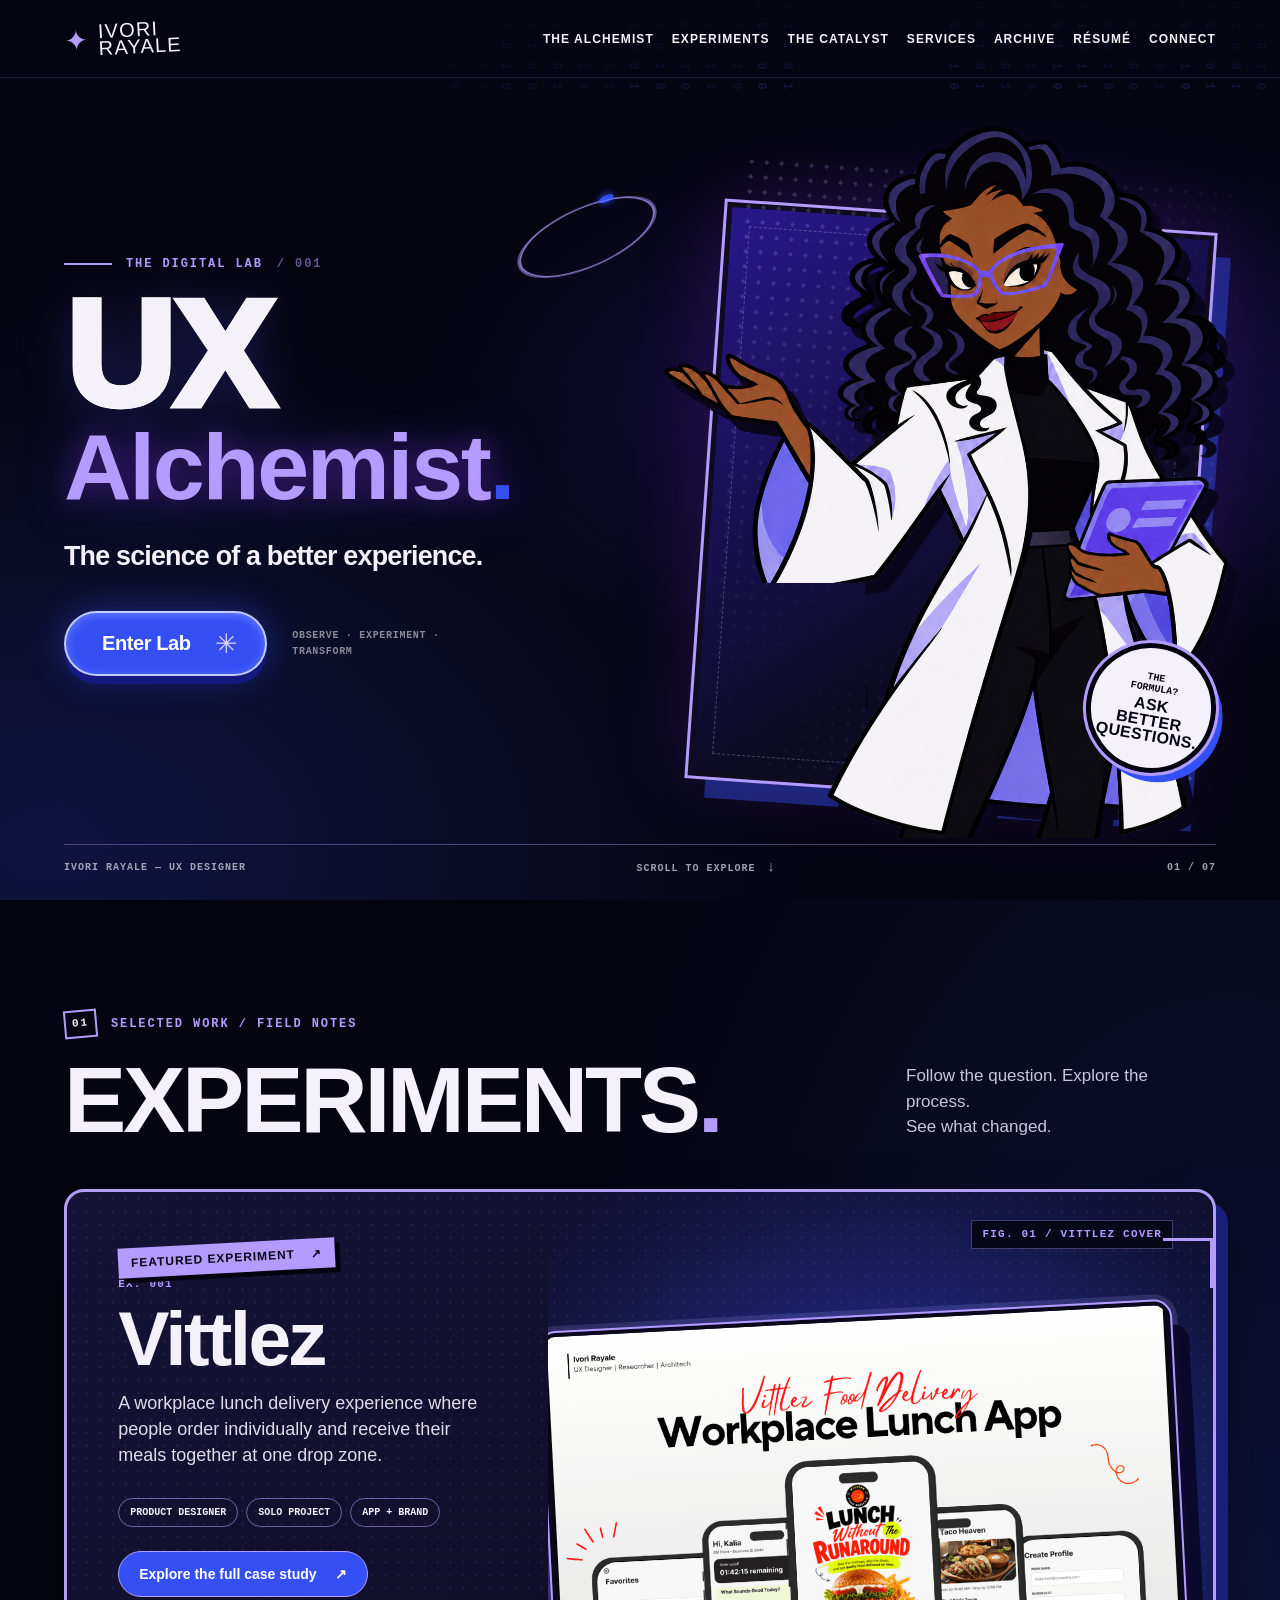
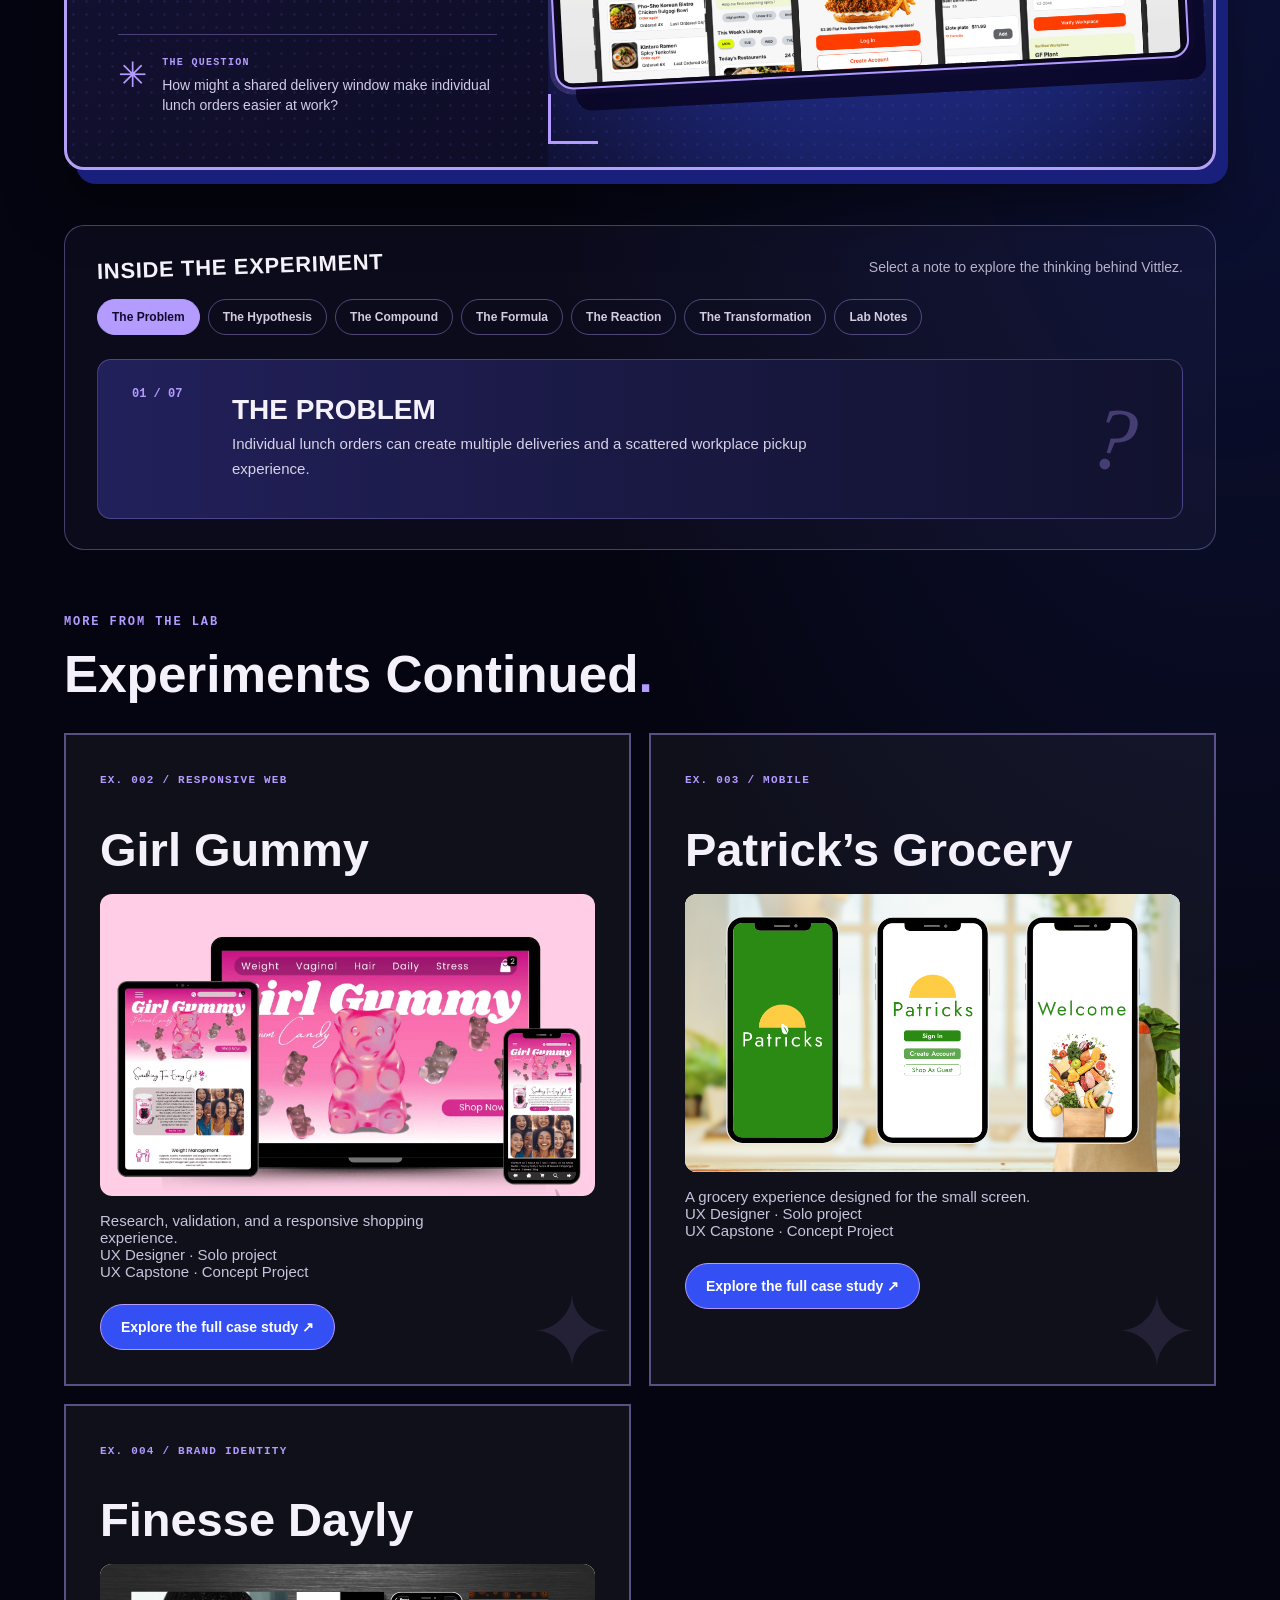
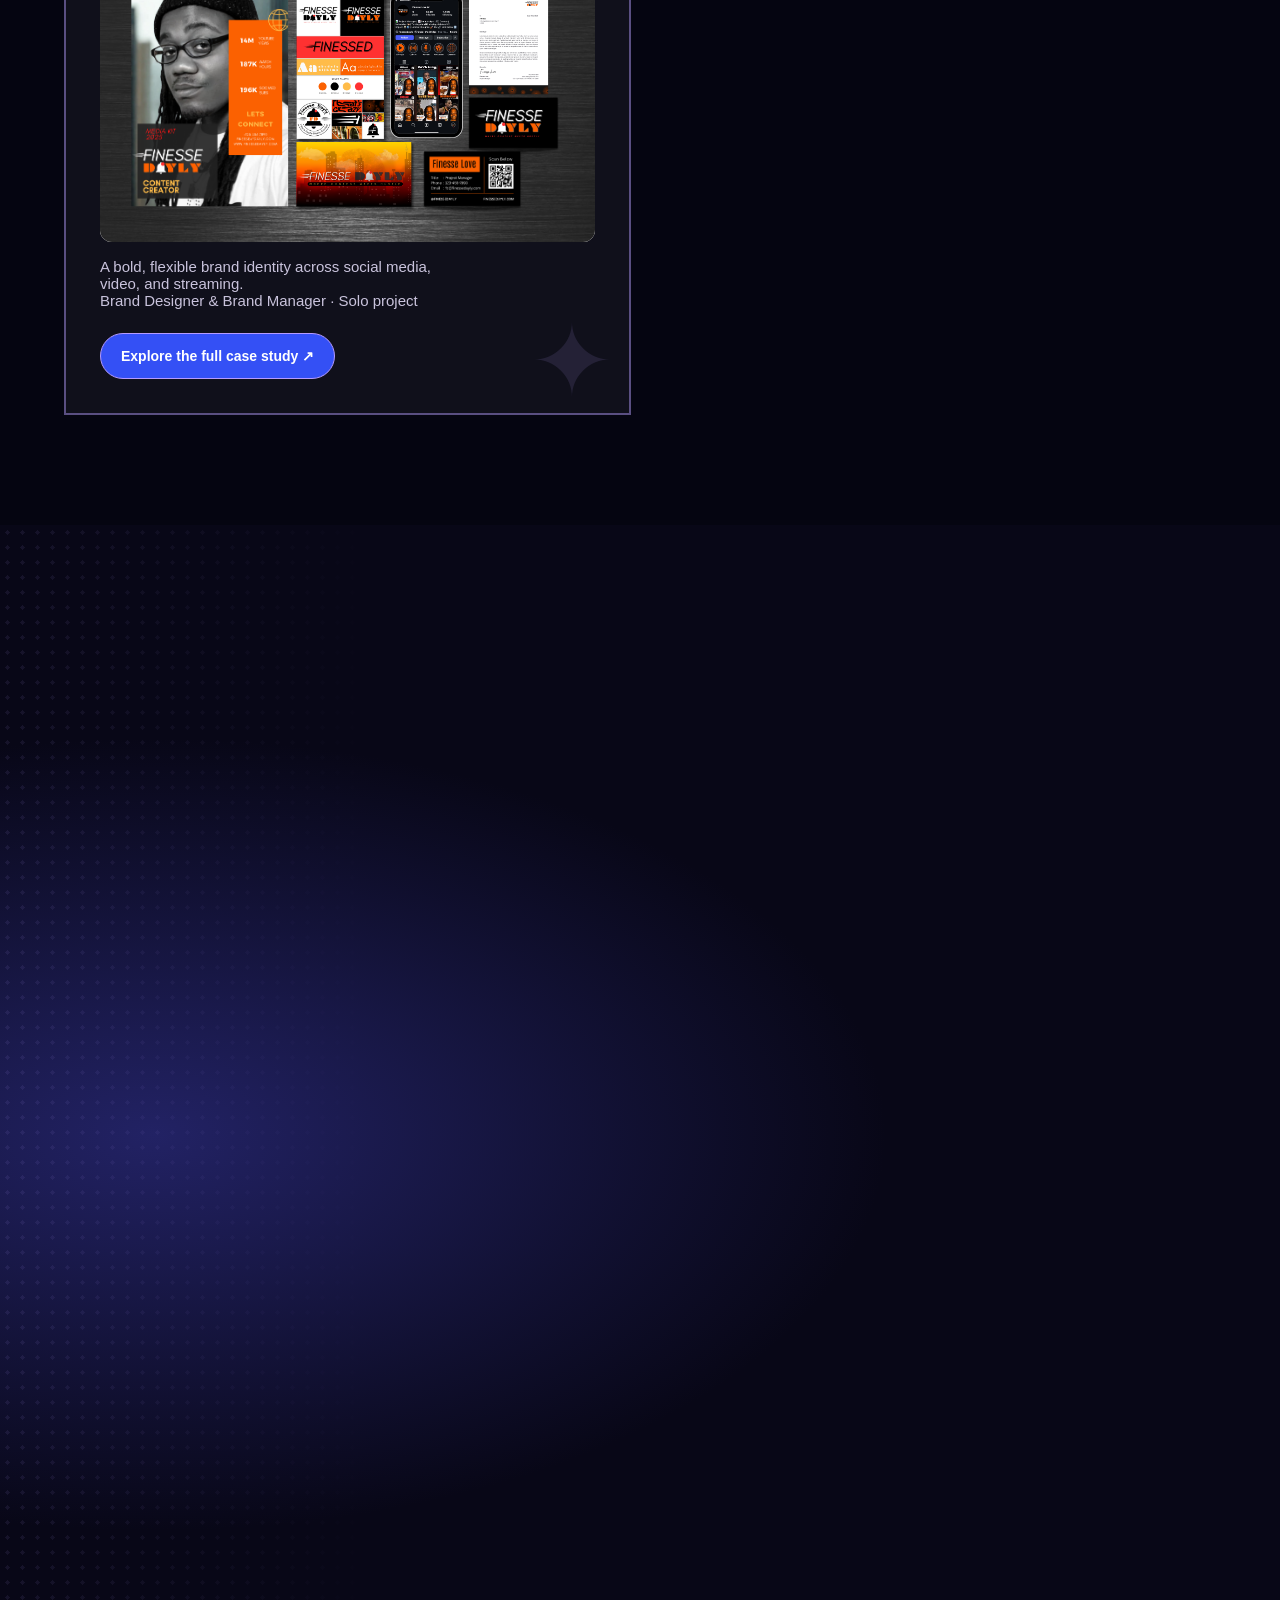
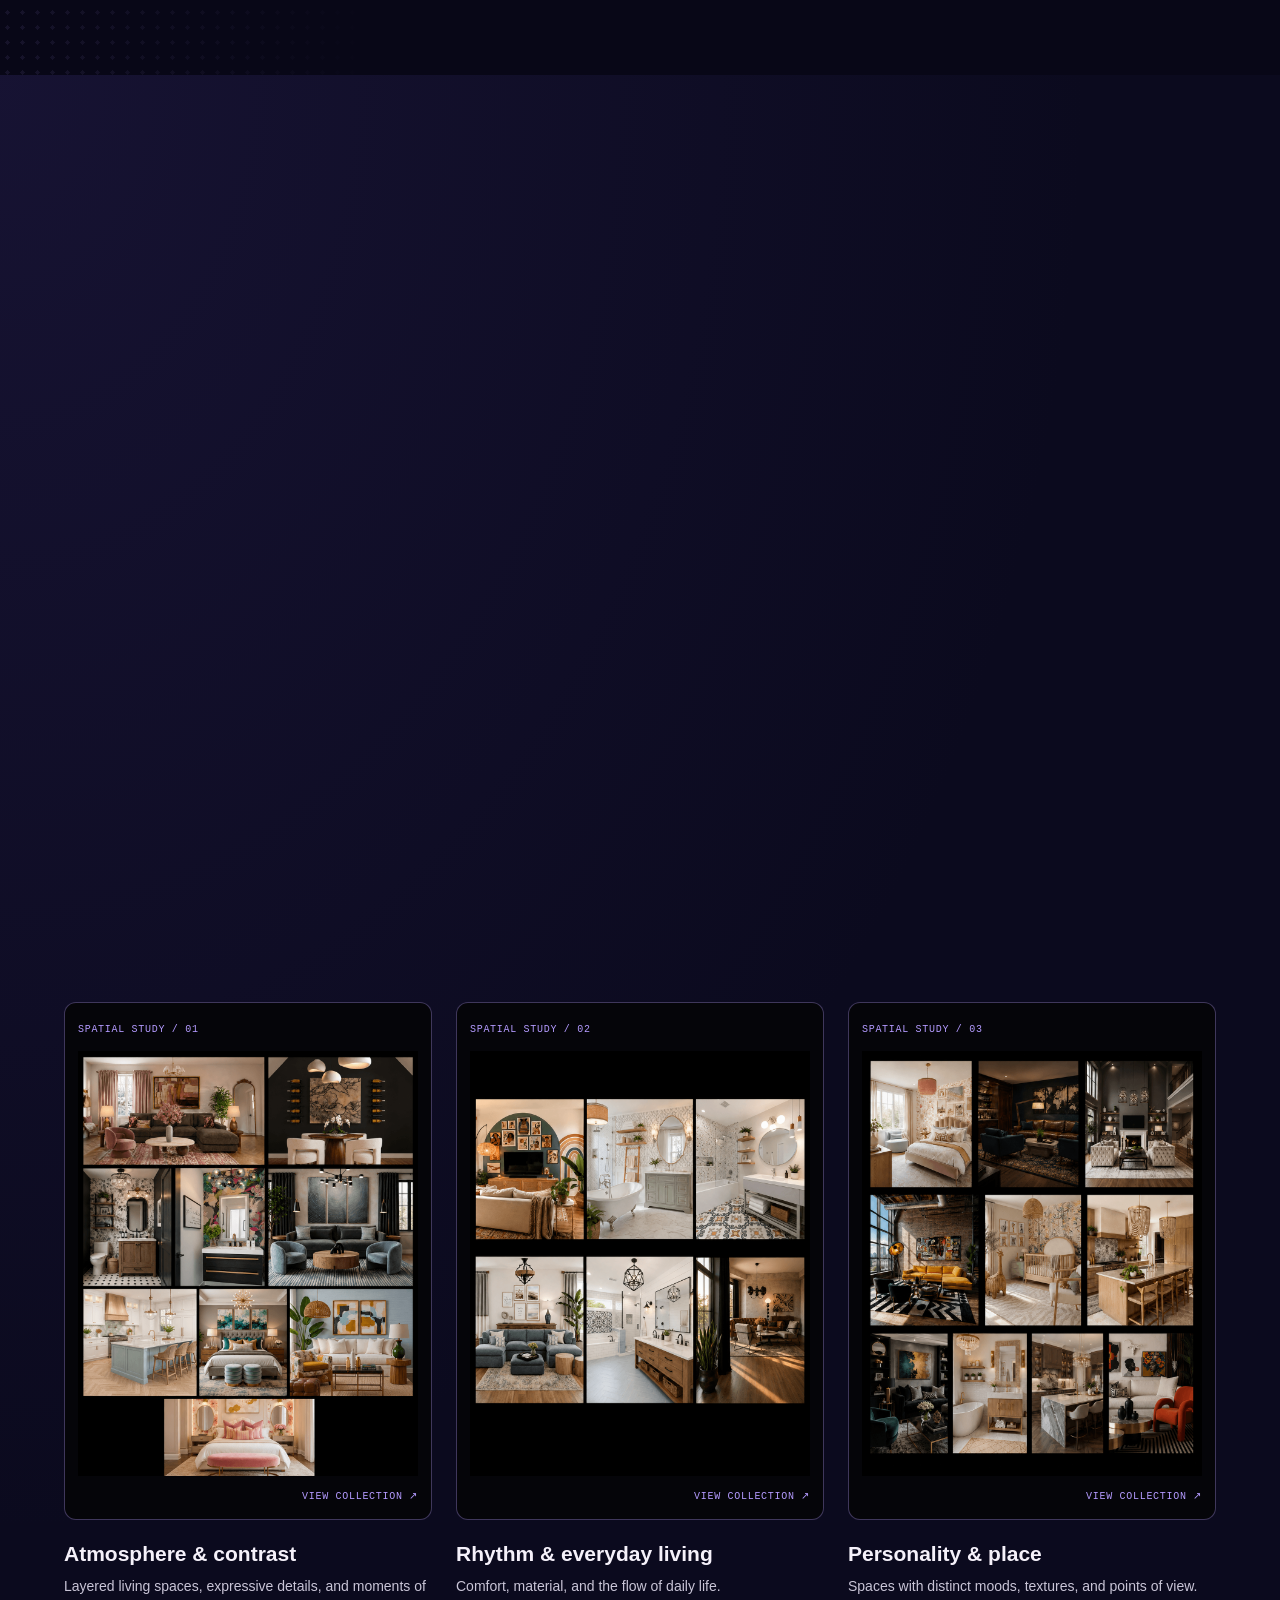
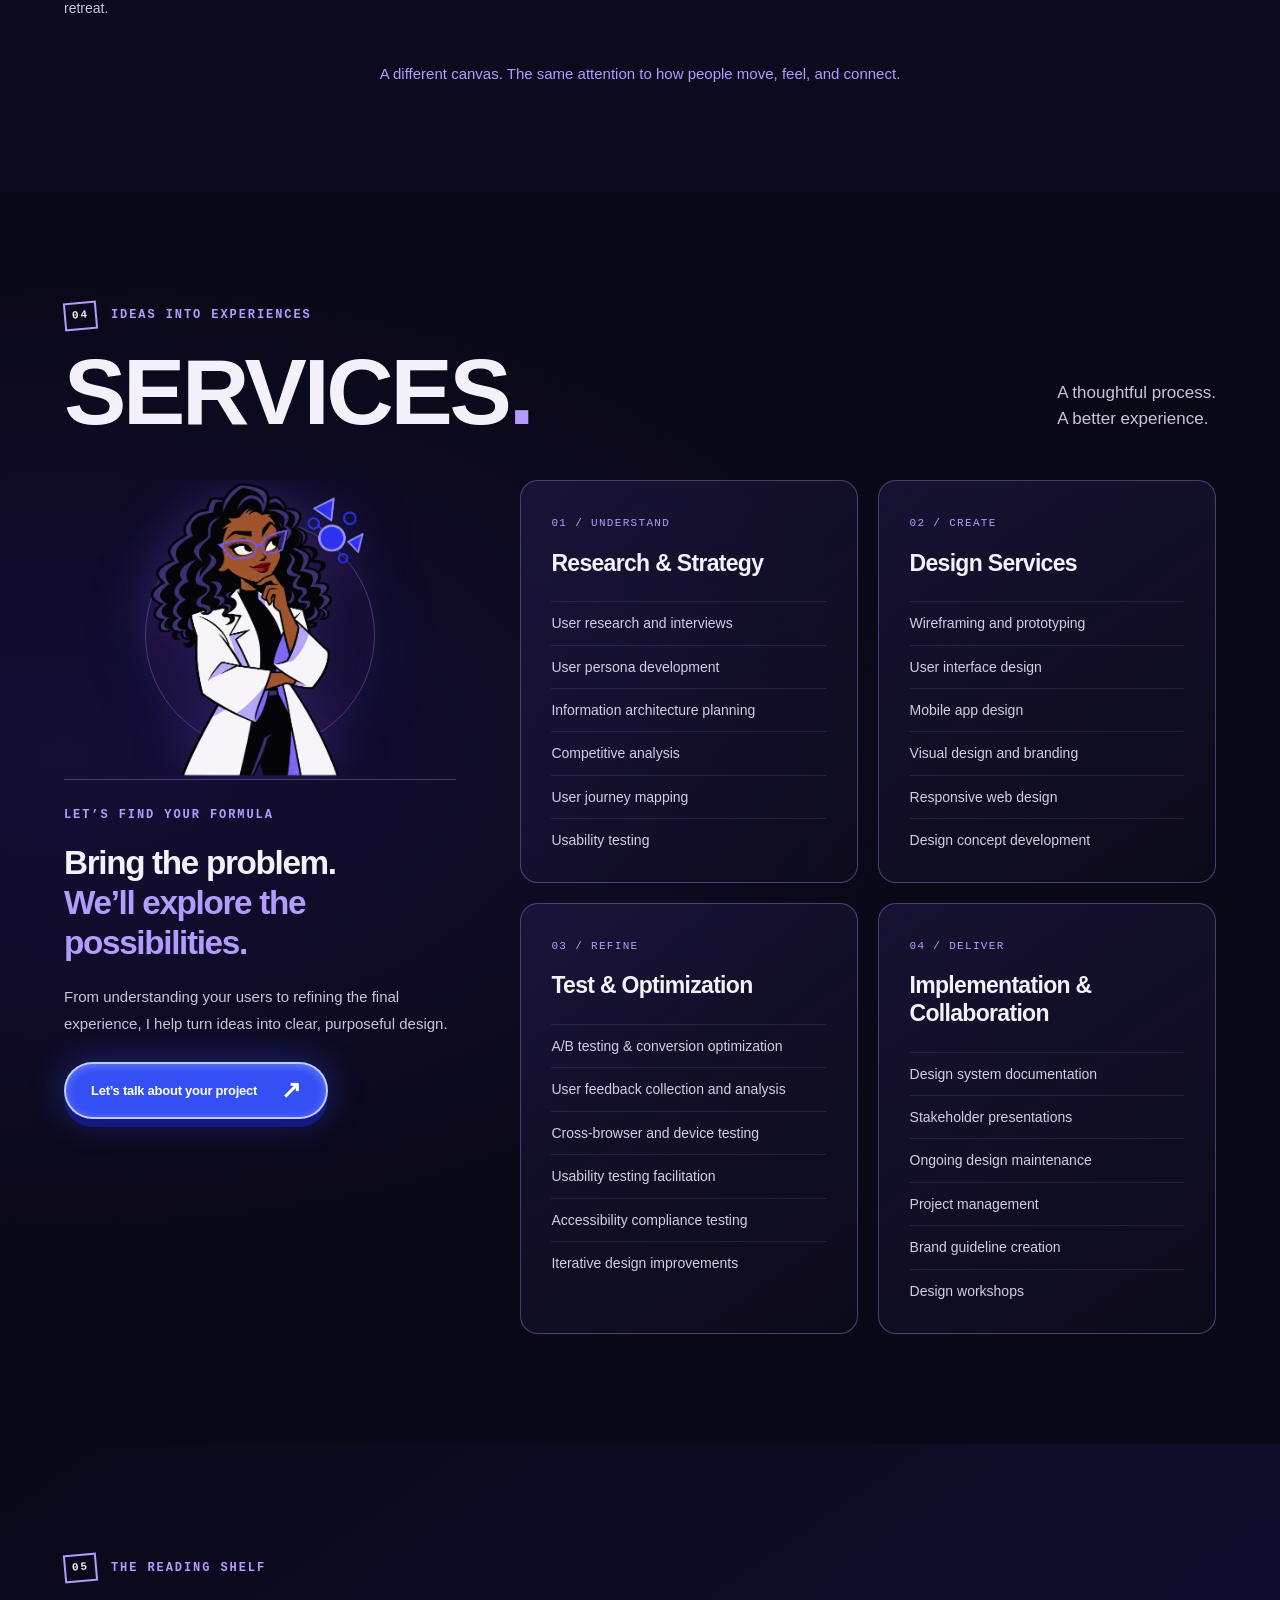
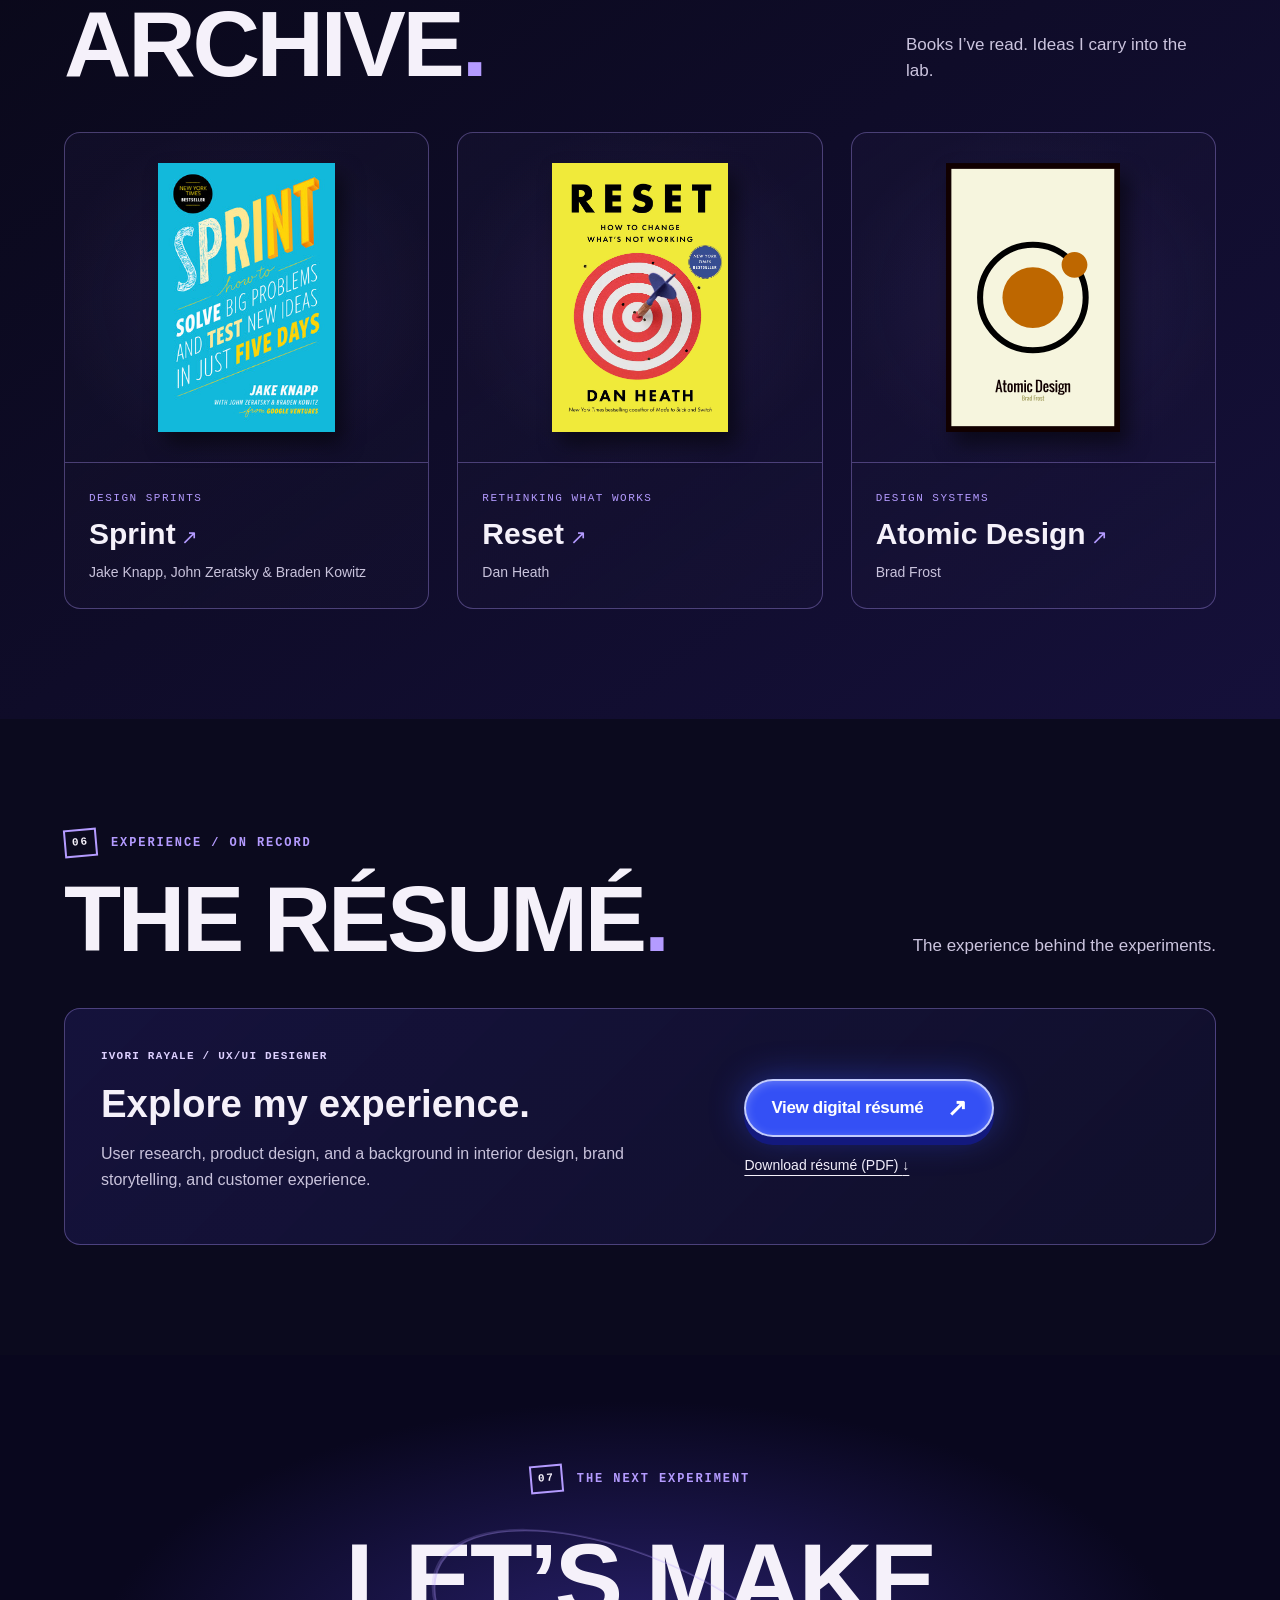
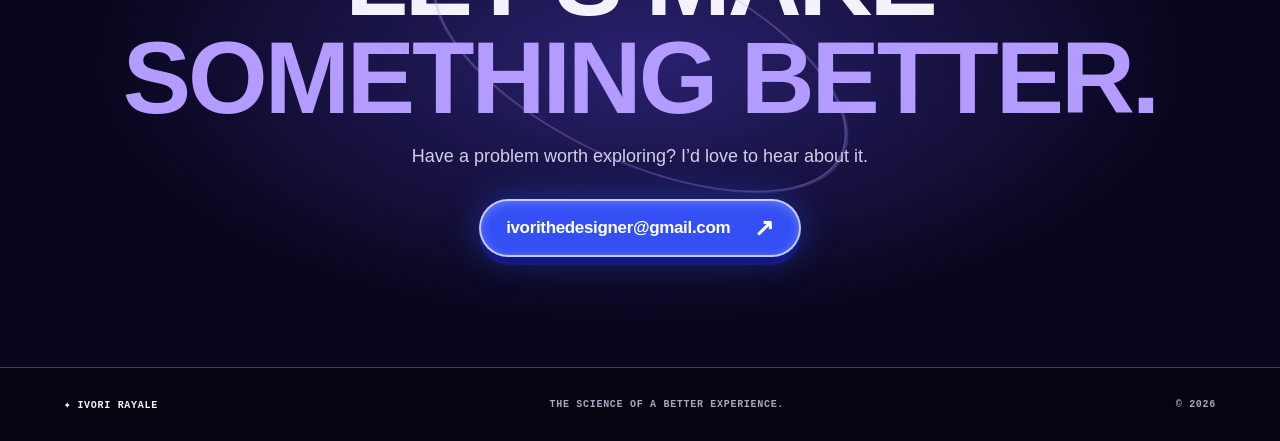
==== commit d20f313b: "Update Vittlez title and tabs." ====
--- a/index.html
+++ b/index.html
@@ -52,7 +52,7 @@
         <div class="featured-copy">
           <div class="hand-label">FEATURED EXPERIMENT <span>↗</span></div>
           <div class="featured-title"><span class="featured-number">EX. 001</span><h3><a href="vittlez.html">Vittlez</a></h3></div>
-          <p>A workplace lunch concept where people order individually and receive their meals together at one drop zone.</p>
+          <p>A workplace lunch delivery experience where people order individually and receive their meals together at one drop zone.</p>
           <div class="tag-row"><span>PRODUCT DESIGNER</span><span>SOLO PROJECT</span><span>APP + BRAND</span></div><a class="case-study-link" href="vittlez.html">Explore the full case study <span aria-hidden="true">↗</span></a>
           <div class="experiment-prompt"><span class="prompt-star" aria-hidden="true">✳</span><span><strong>THE QUESTION</strong>How might a shared delivery window make individual lunch orders easier at work?</span></div>
         </div>
--- a/styles.css
+++ b/styles.css
@@ -60,3 +60,9 @@
 .reading-shelf{display:grid;grid-template-columns:repeat(3,minmax(0,1fr));gap:28px}.reading-book{display:flex;flex-direction:column;text-decoration:none;color:inherit;border:1px solid var(--line);border-radius:16px;background:linear-gradient(145deg,#211c4244,#ffffff03);overflow:hidden;transition:transform .25s,border-color .25s}.reading-book:hover{transform:translateY(-7px);border-color:var(--lavender)}.reading-book:focus-visible{outline:3px solid var(--lavender);outline-offset:5px}.reading-cover{height:330px;display:flex;align-items:center;justify-content:center;padding:30px;background:radial-gradient(ellipse at center,#6955a126,transparent 75%);border-bottom:1px solid var(--line)}.reading-cover img{display:block;width:100%;height:100%;object-fit:contain;filter:drop-shadow(8px 12px 10px #0008)}.reading-details{padding:24px}.reading-topic{font:11px/1.5 monospace;text-transform:uppercase;letter-spacing:1.5px;color:var(--lavender)}.reading-details h3{font:900 30px/1.15 Impact,"Arial Black",sans-serif;margin:10px 0}.reading-details h3 span{font:20px sans-serif;color:var(--lavender)}.reading-details p{font-size:14px;line-height:1.6;color:#c9c3dc;margin:0}@media(max-width:760px){.reading-shelf{grid-template-columns:1fr;gap:22px}.reading-cover{height:300px}.reading-details{padding:22px}}
 
 .services{background:radial-gradient(ellipse at 5% 45%,#20145188,transparent 50%),#090817}.services-layout{display:grid;grid-template-columns:minmax(0,.9fr) minmax(0,1.6fr);gap:clamp(30px,5vw,80px);align-items:start}.services-intro{min-width:0}.services-avatar{height:300px;position:relative;isolation:isolate;overflow:hidden;margin-bottom:28px;border-bottom:1px solid var(--line)}.services-avatar img{position:relative;display:block;width:100%;height:100%;object-fit:contain;object-position:center bottom;filter:drop-shadow(0 0 28px #6642bc55)}.services-orbit{position:absolute;width:230px;height:230px;border:1px solid #b49bff55;border-radius:50%;left:50%;top:40px;transform:translateX(-50%);box-shadow:0 0 70px #3450f522,inset 0 0 60px #9228e822}.services-intro h3{font-size:clamp(26px,2.6vw,38px);line-height:1.2;letter-spacing:-.04em;margin:20px 0}.services-intro h3 em{color:var(--lavender);font-style:normal}.services-intro>p:not(.section-kicker){color:#c9c3dc;font-size:15px;line-height:1.8;margin-bottom:25px}.services-intro .connect-button{font-size:13px;max-width:100%;line-height:1.5}.services-grid{display:grid;grid-template-columns:repeat(2,minmax(0,1fr));gap:20px}.service-card{padding:clamp(22px,2.4vw,34px);border:1px solid var(--line);border-radius:18px;background:linear-gradient(145deg,#2c235b66,#ffffff03);min-width:0}.service-index{font:11px/1.5 monospace;letter-spacing:.12em;color:var(--lavender)}.service-card h3{font-size:23px;line-height:1.2;letter-spacing:-.03em;margin:18px 0 24px}.service-card ul{list-style:none;padding:0;margin:0}.service-card li{font-size:14px;line-height:1.6;color:#d4cde3;padding:10px 0;border-top:1px solid #b49bff22}.service-card li:last-child{padding-bottom:0}@media(min-width:761px){.nav{gap:clamp(10px,1.4vw,23px)}.header-index{display:none}}@media(max-width:1000px){.services-layout{grid-template-columns:1fr}.services-intro{max-width:600px}.services-avatar{height:280px}}@media(max-width:600px){.services-grid{grid-template-columns:1fr}.service-card{padding:26px}.services-intro .connect-button{display:inline-flex}.services-avatar{height:270px}}
+
+/* Vittlez title and tab readability. */
+.featured-title h3{font-family:Inter,Arial,sans-serif;font-size:clamp(52px,6vw,88px);font-weight:800;letter-spacing:-.035em;line-height:1.08}
+#stage-content{height:auto;min-height:160px}
+#stage-content p{line-height:1.7;max-width:78ch}
+@media(max-width:760px){.featured-title h3{font-size:clamp(48px,12vw,74px)}}
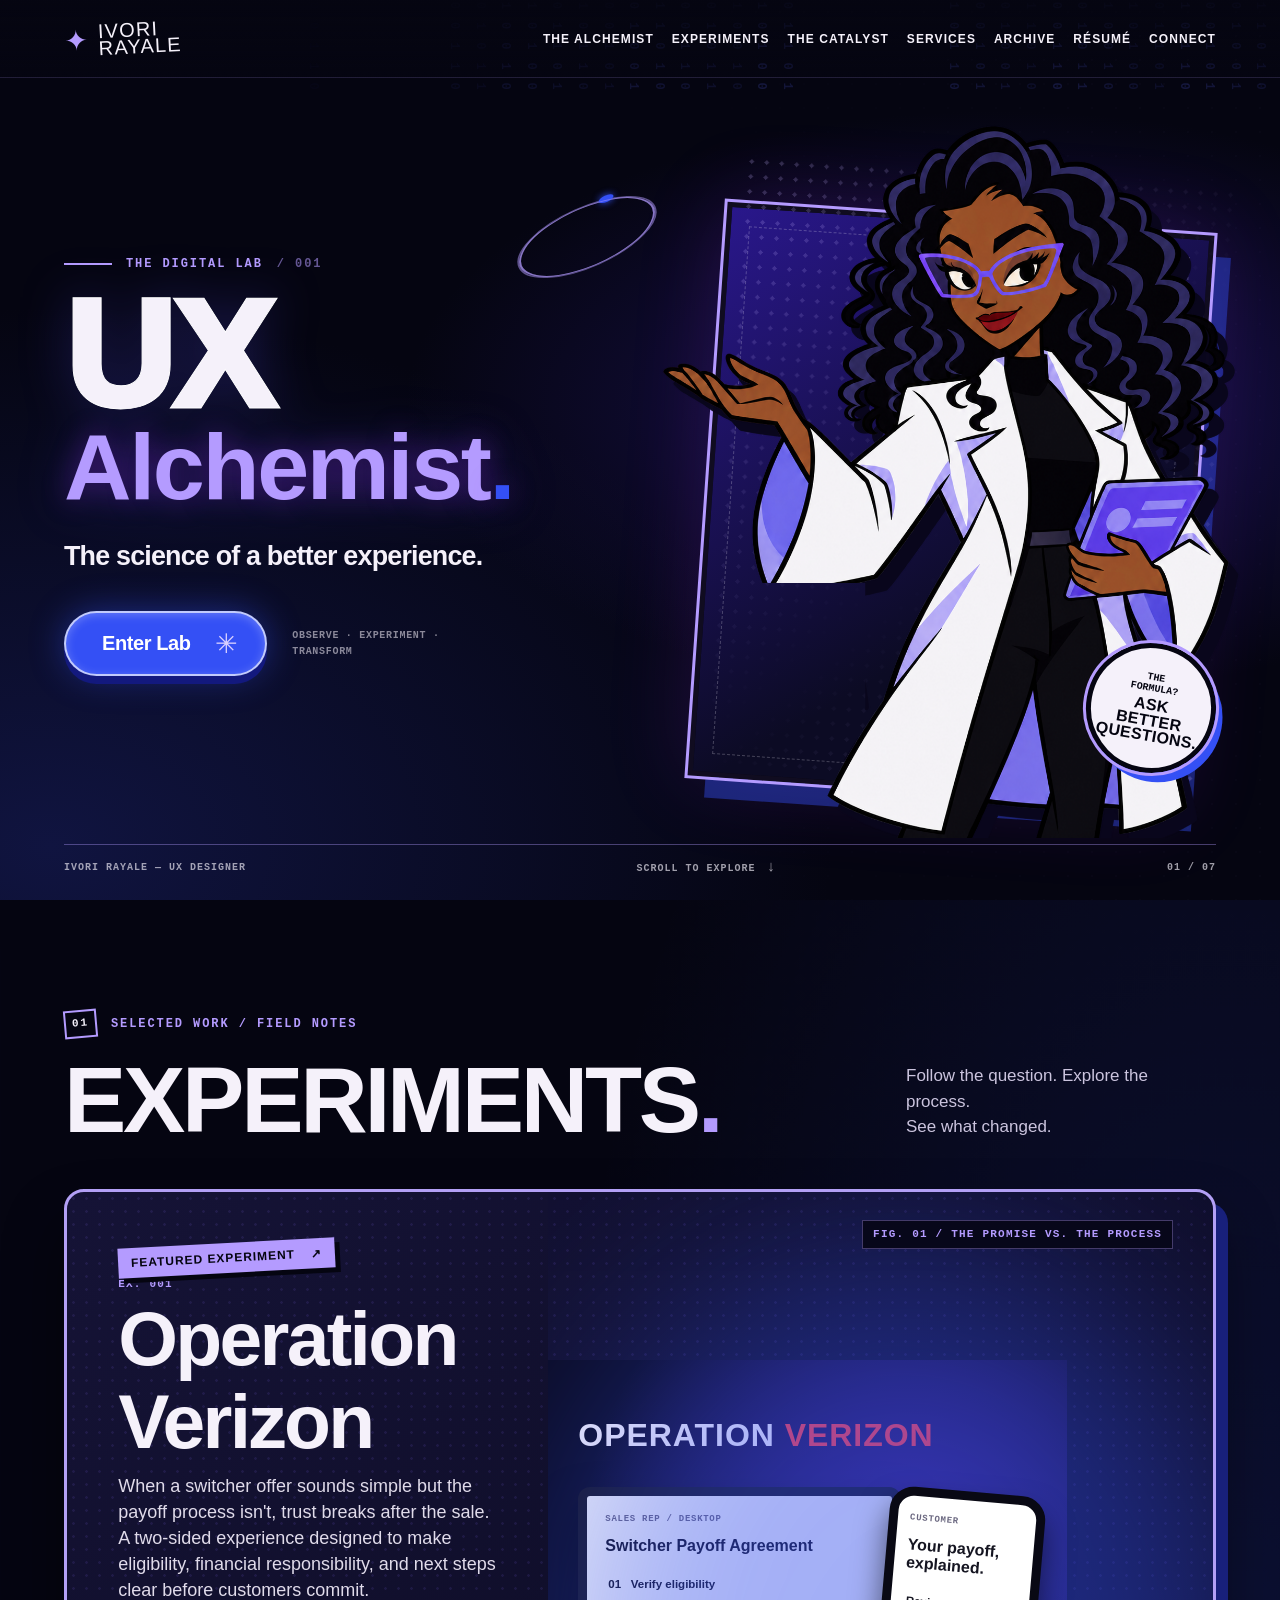
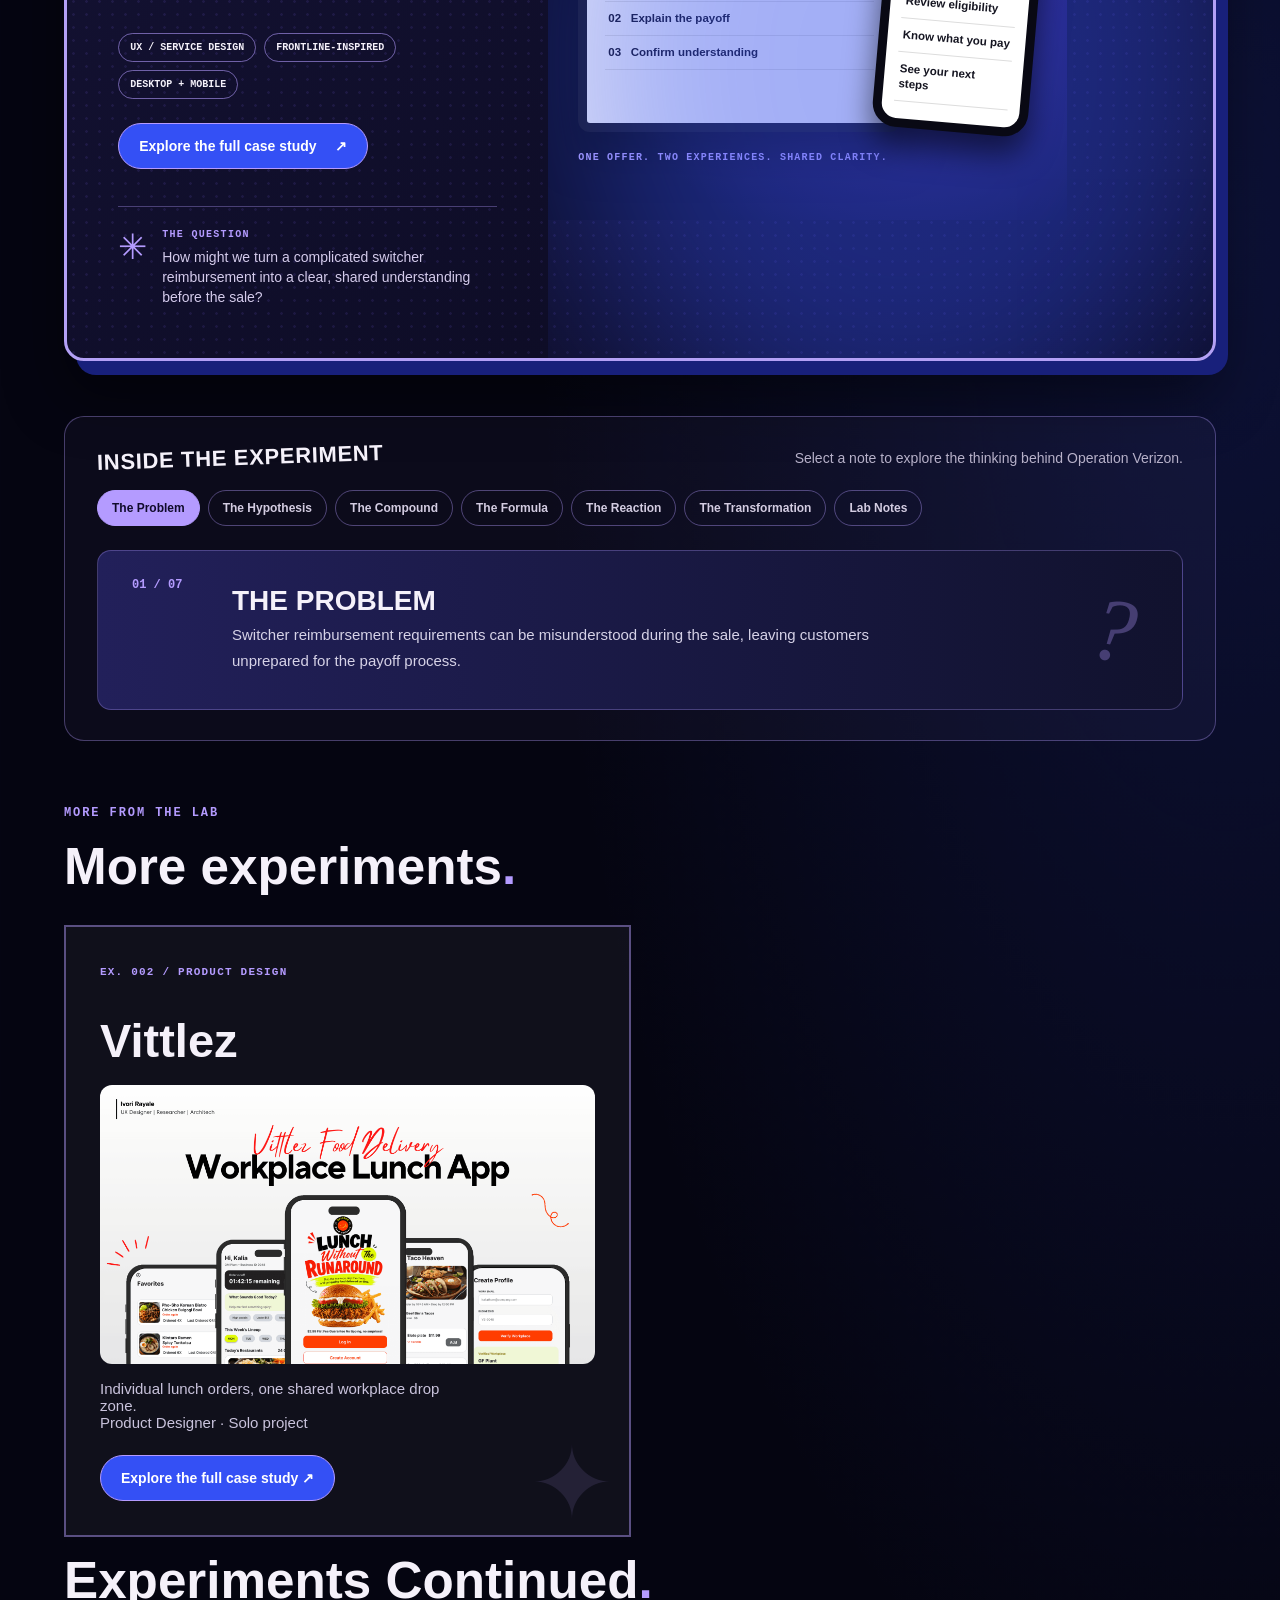
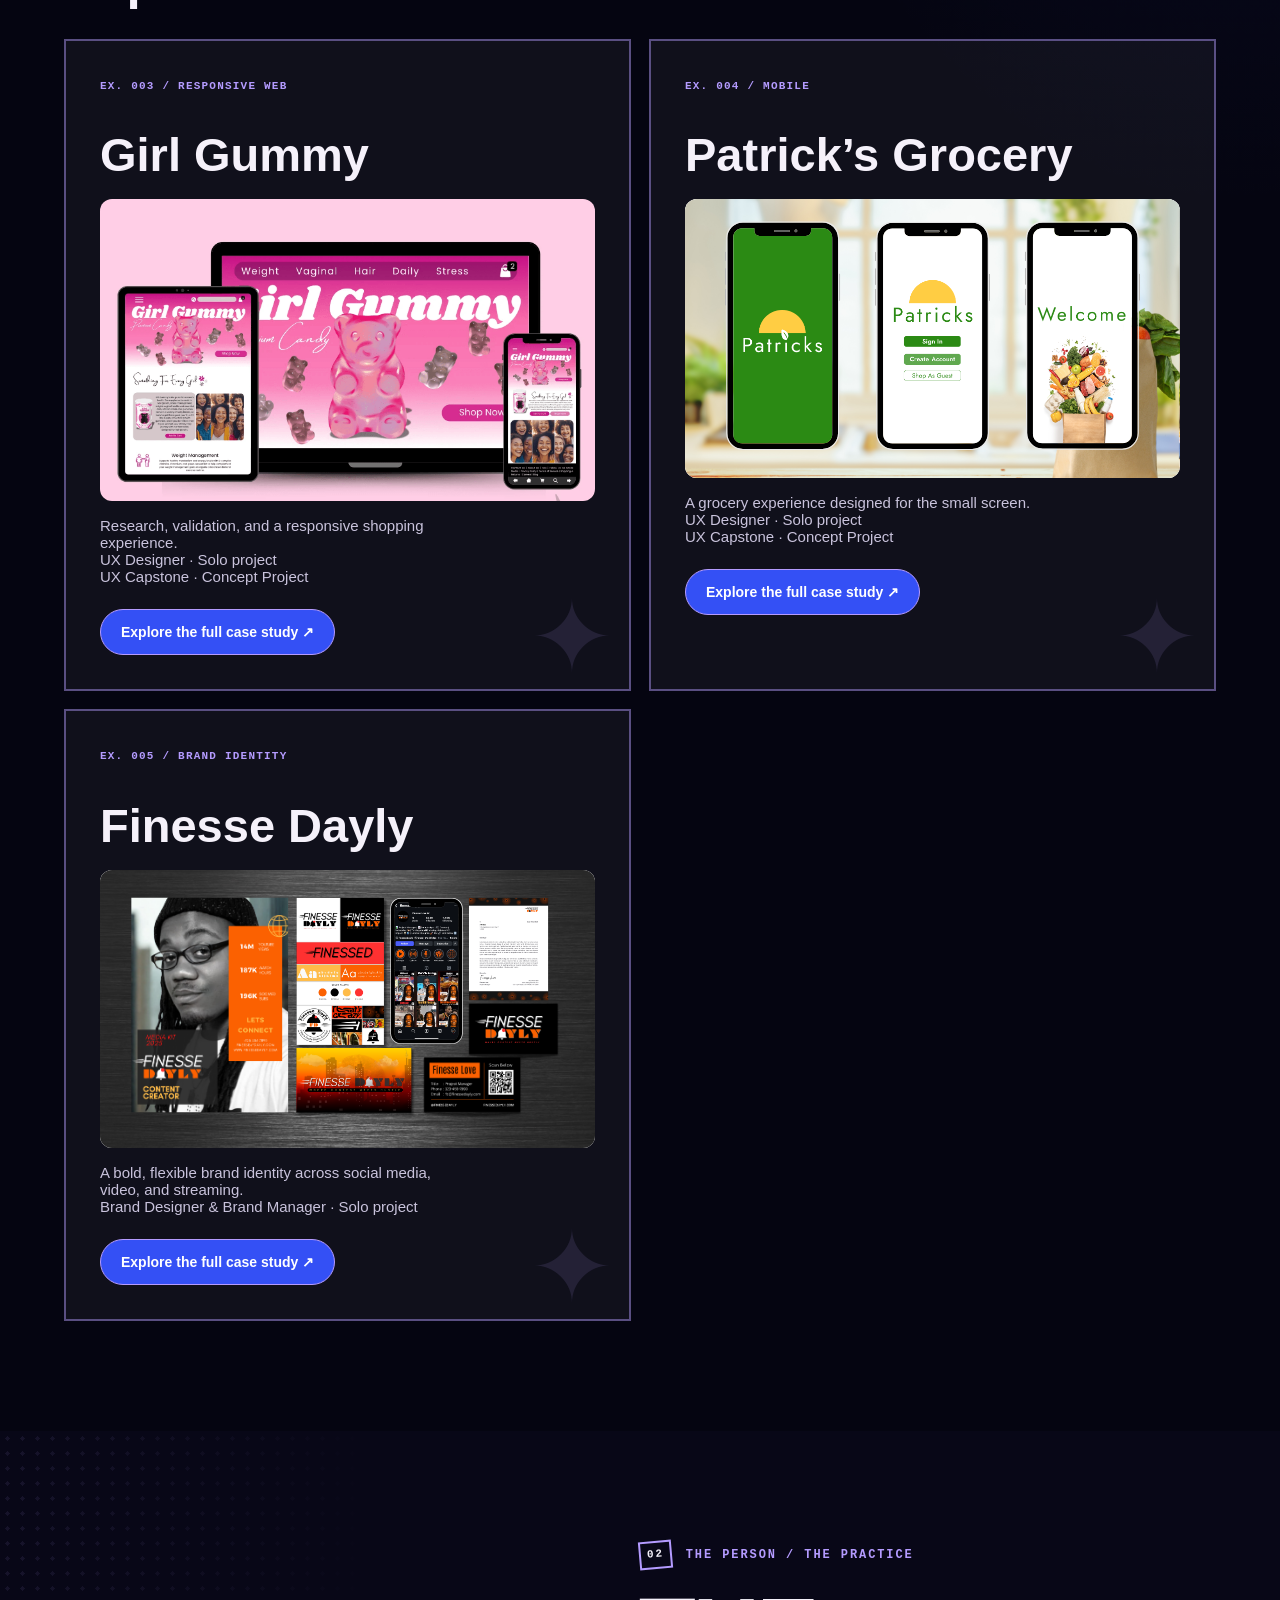
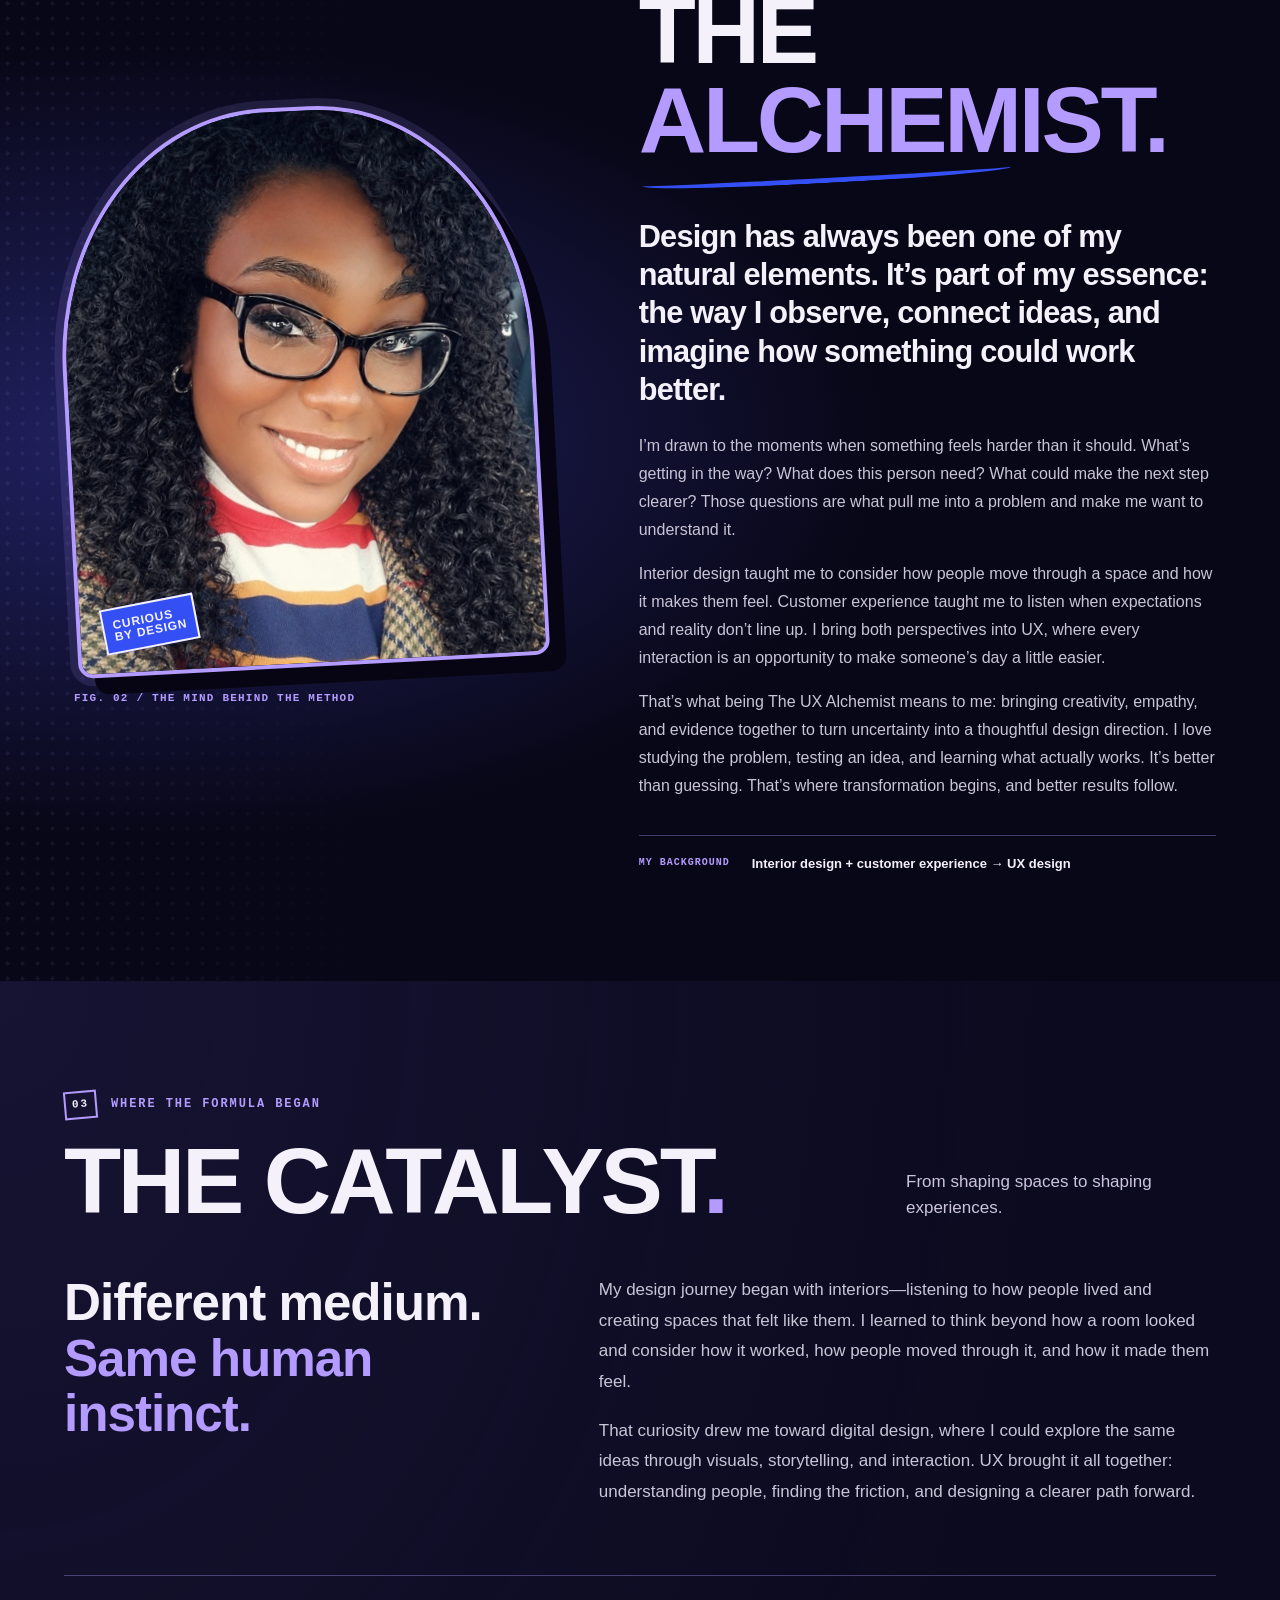
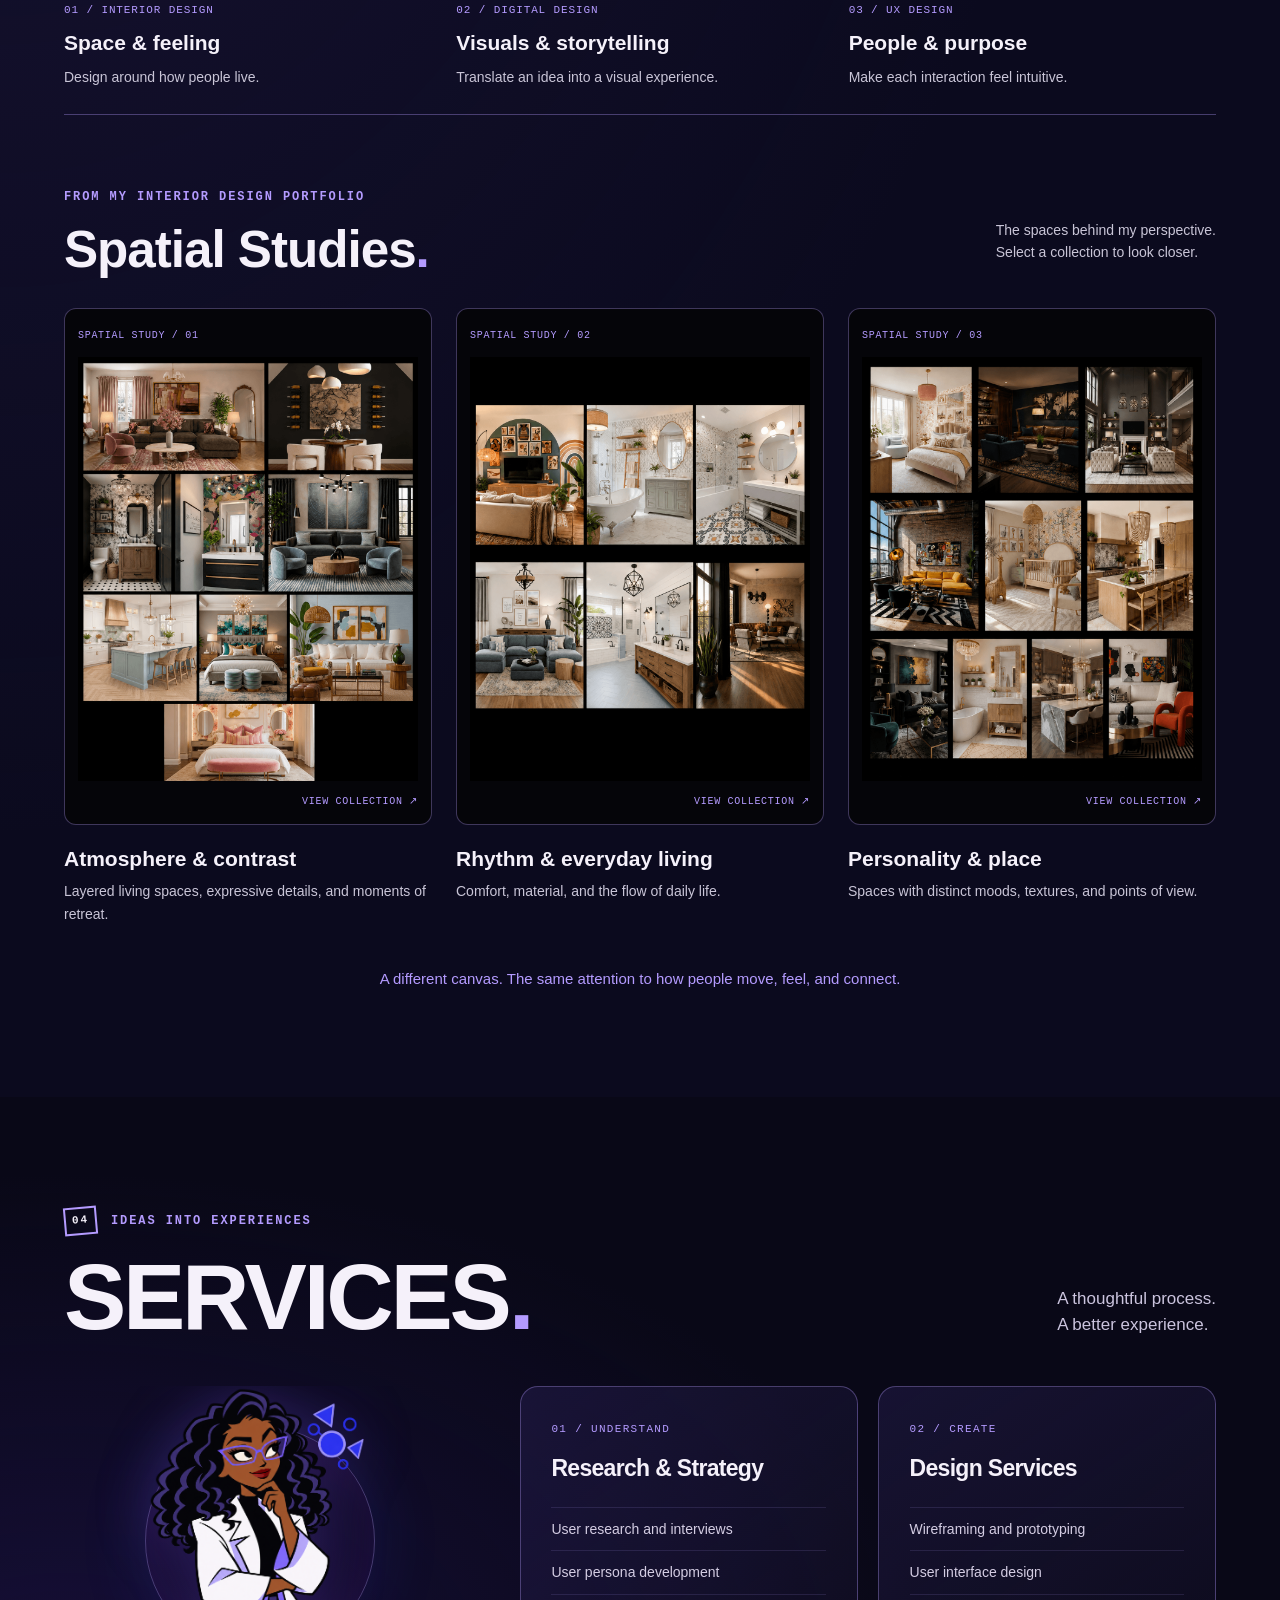
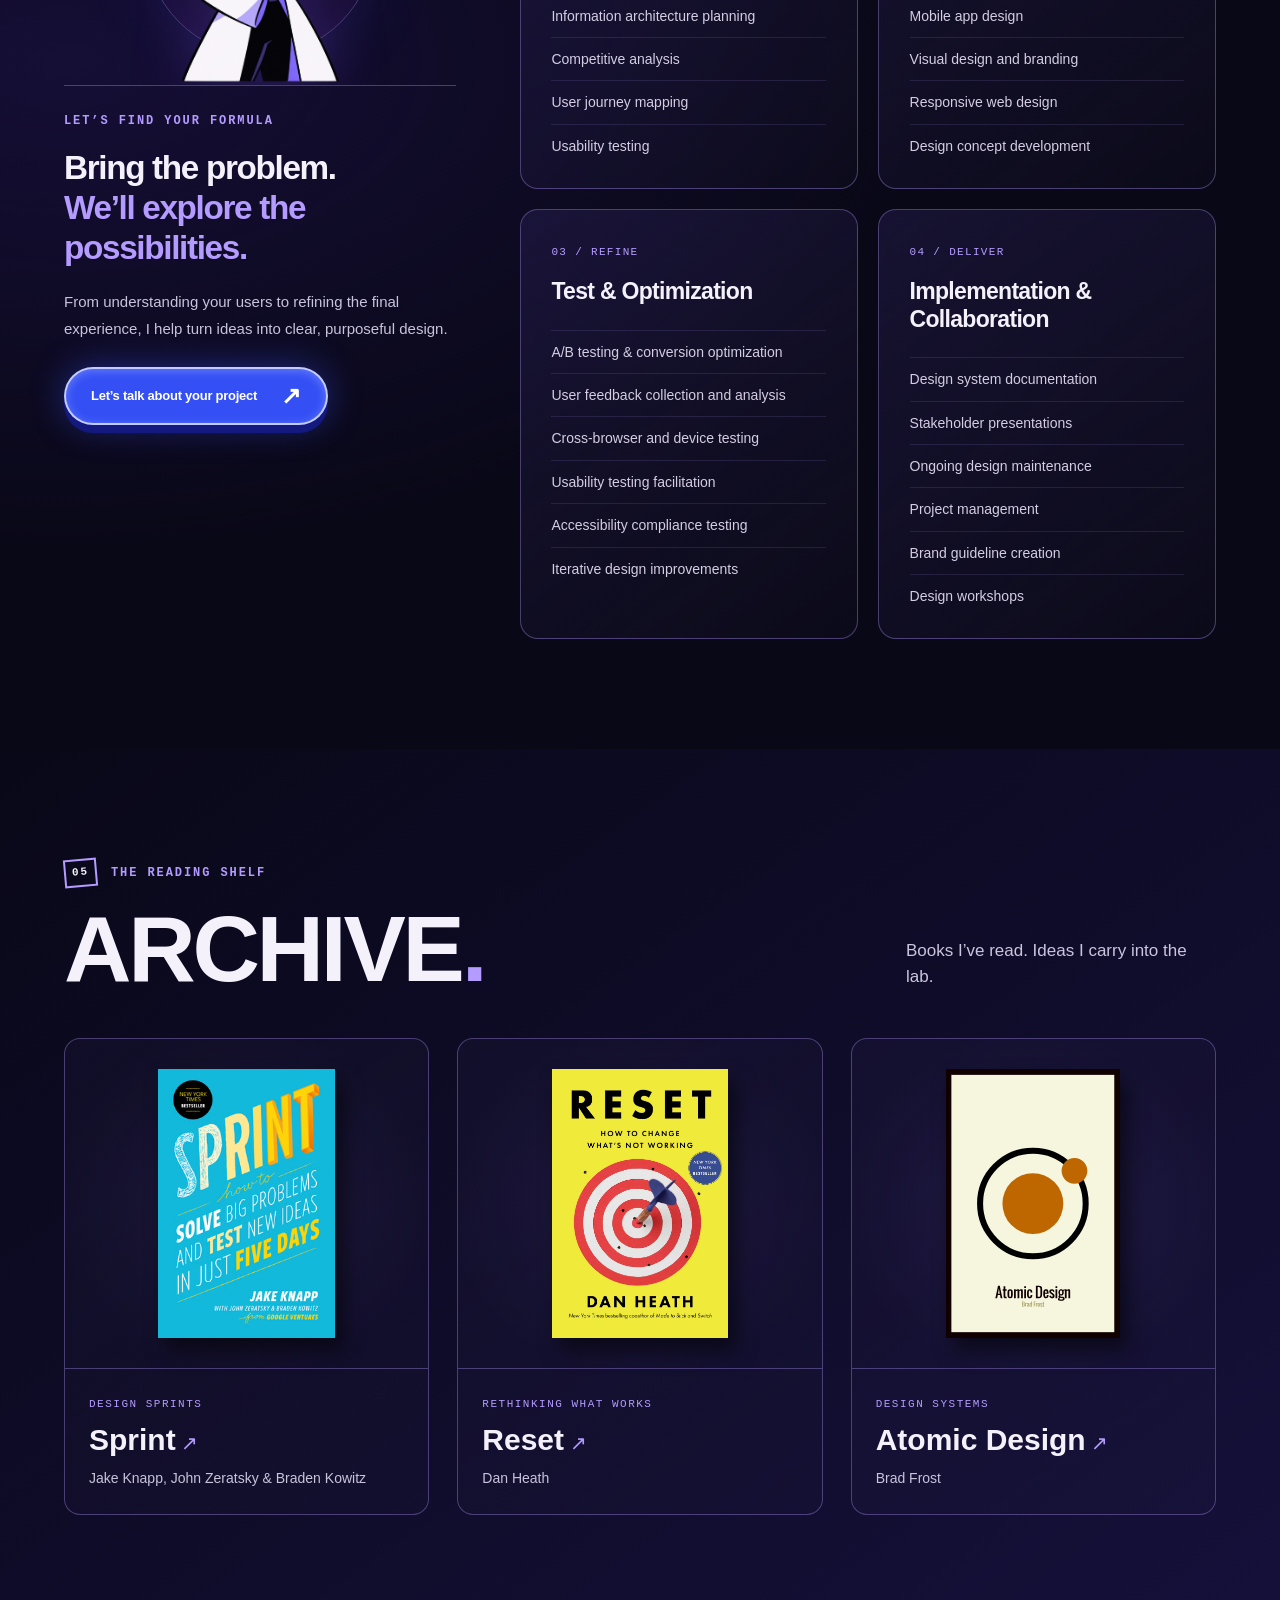
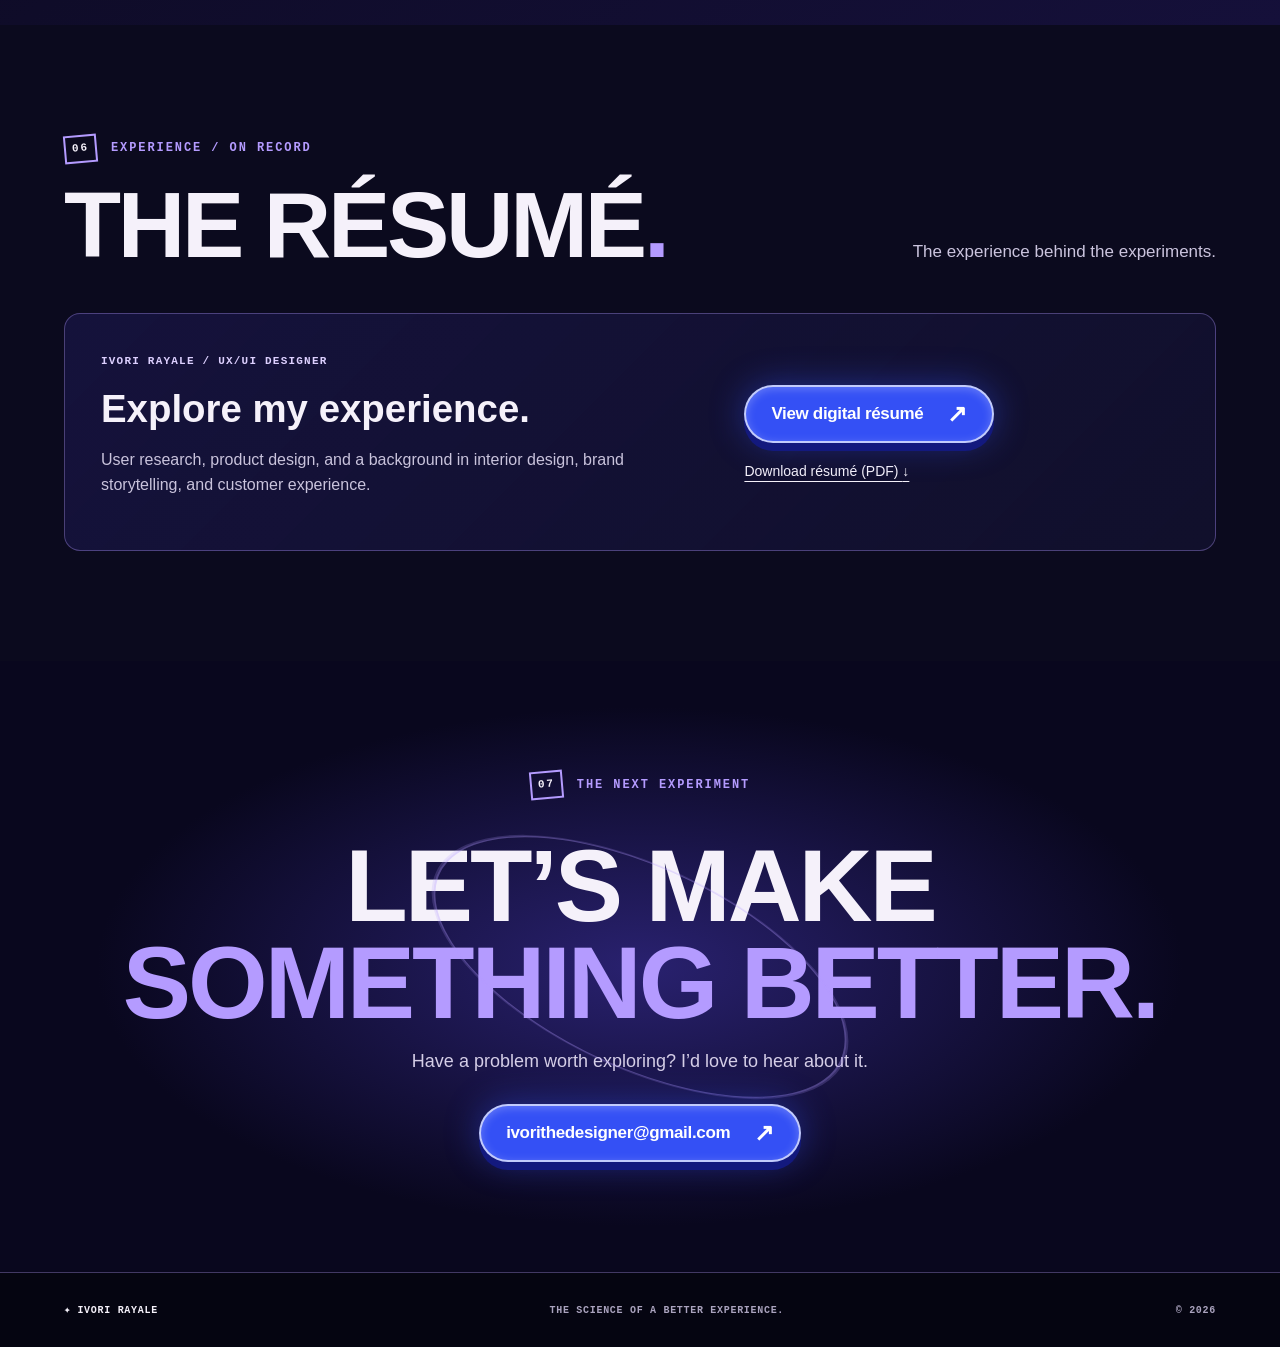
==== commit abc58d34: "Feature Operation Verizon and retain Vittlez in selected work" ====
--- a/index.html
+++ b/index.html
@@ -8,7 +8,7 @@
   <title>UX Alchemist — Ivori Rayale</title>
   <link rel="stylesheet" href="styles.css">
   <script src="script.js" defer></script>
-<link rel="stylesheet" href="experiment-entry.css"><script src="experiment-entry.js" defer></script></head>
+<link rel="stylesheet" href="experiment-entry.css"><script src="experiment-entry.js" defer></script><link rel="stylesheet" href="verizon-feature.css"></head>
 <body>
   <div class="progress" aria-hidden="true"></div>
   <header class="site-header" id="top">
@@ -51,16 +51,17 @@
       <article class="featured-card reveal">
         <div class="featured-copy">
           <div class="hand-label">FEATURED EXPERIMENT <span>↗</span></div>
-          <div class="featured-title"><span class="featured-number">EX. 001</span><h3><a href="vittlez.html">Vittlez</a></h3></div>
-          <p>A workplace lunch delivery experience where people order individually and receive their meals together at one drop zone.</p>
-          <div class="tag-row"><span>PRODUCT DESIGNER</span><span>SOLO PROJECT</span><span>APP + BRAND</span></div><a class="case-study-link" href="vittlez.html">Explore the full case study <span aria-hidden="true">↗</span></a>
-          <div class="experiment-prompt"><span class="prompt-star" aria-hidden="true">✳</span><span><strong>THE QUESTION</strong>How might a shared delivery window make individual lunch orders easier at work?</span></div>
+          <div class="featured-title"><span class="featured-number">EX. 001</span><h3><a href="verizon.html">Operation Verizon</a></h3></div>
+          <p>When a switcher offer sounds simple but the payoff process isn't, trust breaks after the sale. A two-sided experience designed to make eligibility, financial responsibility, and next steps clear before customers commit.</p>
+          <div class="tag-row"><span>UX / SERVICE DESIGN</span><span>FRONTLINE-INSPIRED</span><span>DESKTOP + MOBILE</span></div>
+          <a class="case-study-link" href="verizon.html">Explore the full case study <span aria-hidden="true">↗</span></a>
+          <div class="experiment-prompt"><span class="prompt-star" aria-hidden="true">✳</span><span><strong>THE QUESTION</strong>How might we turn a complicated switcher reimbursement into a clear, shared understanding before the sale?</span></div>
         </div>
-        <div class="featured-art"><div class="art-caption">FIG. 01 / VITTLEZ COVER</div><div class="screens-frame vittlez-cover"><img src="assets/vittlez-cover.png" alt="Vittlez delivery app cover from Ivori Rayale’s original portfolio" loading="lazy"></div><span class="art-corner corner-a"></span><span class="art-corner corner-b"></span></div>
+        <div class="featured-art"><div class="art-caption">FIG. 01 / THE PROMISE VS. THE PROCESS</div><a href="verizon.html" class="verizon-feature-art" aria-label="Explore Operation Verizon case study"><div class="verizon-art-label">OPERATION <strong>VERIZON</strong></div><div class="verizon-art-devices"><div class="verizon-art-desktop"><span>SALES REP / DESKTOP</span><strong>Switcher Payoff Agreement</strong><i>01 &nbsp; Verify eligibility</i><i>02 &nbsp; Explain the payoff</i><i>03 &nbsp; Confirm understanding</i></div><div class="verizon-art-phone"><span>CUSTOMER</span><strong>Your payoff, explained.</strong><i>Review eligibility</i><i>Know what you pay</i><i>See your next steps</i></div></div><small>ONE OFFER. TWO EXPERIENCES. SHARED CLARITY.</small></a></div>
       </article>
       <div class="process-panel reveal">
-        <div class="process-heading"><span class="scribble-heading">INSIDE THE EXPERIMENT</span><p>Select a note to explore the thinking behind Vittlez.</p></div>
-        <div class="stage-tabs" role="tablist" aria-label="Vittlez case study stages">
+        <div class="process-heading"><span class="scribble-heading">INSIDE THE EXPERIMENT</span><p>Select a note to explore the thinking behind Operation Verizon.</p></div>
+        <div class="stage-tabs" role="tablist" aria-label="Verizon case study stages">
           <button type="button" role="tab" id="tab-problem" aria-controls="stage-content" aria-selected="true" tabindex="0" data-stage="problem">The Problem</button>
           <button type="button" role="tab" id="tab-hypothesis" aria-controls="stage-content" aria-selected="false" tabindex="-1" data-stage="hypothesis">The Hypothesis</button>
           <button type="button" role="tab" id="tab-compound" aria-controls="stage-content" aria-selected="false" tabindex="-1" data-stage="compound">The Compound</button>
@@ -69,9 +70,9 @@
           <button type="button" role="tab" id="tab-transformation" aria-controls="stage-content" aria-selected="false" tabindex="-1" data-stage="transformation">The Transformation</button>
           <button type="button" role="tab" id="tab-lab-notes" aria-controls="stage-content" aria-selected="false" tabindex="-1" data-stage="lab-notes">Lab Notes</button>
         </div>
-        <div class="stage-content" id="stage-content" role="tabpanel" aria-labelledby="tab-problem" tabindex="0"><span class="stage-index">01 / 07</span><div><h4>The Problem</h4><p>Individual lunch orders can create multiple deliveries and a scattered workplace pickup experience.</p></div><span class="stage-doodle" aria-hidden="true">?</span></div>
+        <div class="stage-content" id="stage-content" role="tabpanel" aria-labelledby="tab-problem" tabindex="0"><span class="stage-index">01 / 07</span><div><h4>The Problem</h4><p>Switcher reimbursement requirements can be misunderstood during the sale, leaving customers unprepared for the payoff process.</p></div><span class="stage-doodle" aria-hidden="true">?</span></div>
       </div>
-      <div class="additional-experiments"><p class="section-kicker">MORE FROM THE LAB</p><h3 class="subsection-title">Experiments Continued<span>.</span></h3><div class="archive-list reveal"><div><span>EX. 002 / RESPONSIVE WEB</span><h3><a href="girl-gummy.html">Girl Gummy</a></h3><a href="girl-gummy.html" aria-label="Explore Girl Gummy case study"><img src="assets/girl-gummy/00.png" alt="Girl Gummy original portfolio cover" loading="lazy" style="width:100%;height:auto;border-radius:12px;margin:12px 0"></a><p>Research, validation, and a responsive shopping experience.</p><p>UX Designer · Solo project<br>UX Capstone · Concept Project</p><a class="case-study-link" href="girl-gummy.html">Explore the full case study ↗</a></div><div><span>EX. 003 / MOBILE</span><h3><a href="patricks.html">Patrick’s Grocery</a></h3><a href="patricks.html" aria-label="Explore Patrick’s Grocery case study"><img src="assets/patricks/00.svg" alt="Patrick’s Grocery original portfolio cover" loading="lazy" style="width:100%;height:auto;border-radius:12px;margin:12px 0"></a><p>A grocery experience designed for the small screen.</p><p>UX Designer · Solo project<br>UX Capstone · Concept Project</p><a class="case-study-link" href="patricks.html">Explore the full case study ↗</a></div><div><span>EX. 004 / BRAND IDENTITY</span><h3><a href="finesse-dayly.html">Finesse Dayly</a></h3><a href="finesse-dayly.html" aria-label="Explore Finesse Dayly branding project"><img src="assets/finesse-dayly/00.svg" alt="Finesse Dayly original brand identity cover" loading="lazy" style="width:100%;height:auto;border-radius:12px;margin:12px 0"></a><p>A bold, flexible brand identity across social media, video, and streaming.</p><p>Brand Designer &amp; Brand Manager · Solo project</p><a class="case-study-link" href="finesse-dayly.html">Explore the full case study ↗</a></div></div></div>
+      <div class="additional-experiments"><p class="section-kicker">MORE FROM THE LAB</p><h3 class="subsection-title">More experiments<span>.</span></h3><div class="archive-list reveal"><div><span>EX. 002 / PRODUCT DESIGN</span><h3><a href="vittlez.html">Vittlez</a></h3><a href="vittlez.html" aria-label="Explore Vittlez case study"><img src="assets/vittlez-cover.png" alt="Vittlez workplace delivery app cover" loading="lazy" style="width:100%;height:auto;border-radius:12px;margin:12px 0"></a><p>Individual lunch orders, one shared workplace drop zone.</p><p>Product Designer · Solo project</p><a class="case-study-link" href="vittlez.html">Explore the full case study ↗</a></div></div><h3 class="subsection-title">Experiments Continued<span>.</span></h3><div class="archive-list reveal"><div><span>EX. 003 / RESPONSIVE WEB</span><h3><a href="girl-gummy.html">Girl Gummy</a></h3><a href="girl-gummy.html" aria-label="Explore Girl Gummy case study"><img src="assets/girl-gummy/00.png" alt="Girl Gummy original portfolio cover" loading="lazy" style="width:100%;height:auto;border-radius:12px;margin:12px 0"></a><p>Research, validation, and a responsive shopping experience.</p><p>UX Designer · Solo project<br>UX Capstone · Concept Project</p><a class="case-study-link" href="girl-gummy.html">Explore the full case study ↗</a></div><div><span>EX. 004 / MOBILE</span><h3><a href="patricks.html">Patrick’s Grocery</a></h3><a href="patricks.html" aria-label="Explore Patrick’s Grocery case study"><img src="assets/patricks/00.svg" alt="Patrick’s Grocery original portfolio cover" loading="lazy" style="width:100%;height:auto;border-radius:12px;margin:12px 0"></a><p>A grocery experience designed for the small screen.</p><p>UX Designer · Solo project<br>UX Capstone · Concept Project</p><a class="case-study-link" href="patricks.html">Explore the full case study ↗</a></div><div><span>EX. 005 / BRAND IDENTITY</span><h3><a href="finesse-dayly.html">Finesse Dayly</a></h3><a href="finesse-dayly.html" aria-label="Explore Finesse Dayly branding project"><img src="assets/finesse-dayly/00.svg" alt="Finesse Dayly original brand identity cover" loading="lazy" style="width:100%;height:auto;border-radius:12px;margin:12px 0"></a><p>A bold, flexible brand identity across social media, video, and streaming.</p><p>Brand Designer &amp; Brand Manager · Solo project</p><a class="case-study-link" href="finesse-dayly.html">Explore the full case study ↗</a></div></div></div>
     </section>
 
     <section class="section alchemist" id="alchemist" aria-labelledby="alchemist-title">
--- a/verizon-feature.css
+++ b/verizon-feature.css
@@ -0,0 +1 @@
+.verizon-feature-art{display:flex;flex-direction:column;justify-content:center;min-height:460px;padding:30px;background:radial-gradient(circle at 70% 40%,#392185,#0a0b23 72%);color:#f5f1fa}.verizon-art-label{font:800 clamp(20px,2.5vw,40px)/1.1 Impact,Arial,sans-serif;letter-spacing:.03em}.verizon-art-label strong{color:#ff424a}.verizon-art-devices{display:flex;align-items:end;gap:0;margin:34px 0 20px}.verizon-art-desktop{background:#f5f5f7;color:#101020;border:9px solid #151522;border-radius:12px;padding:18px;min-height:245px;flex:1;box-shadow:0 22px 40px #0009}.verizon-art-phone{background:#fff;color:#151521;border:9px solid #090914;border-radius:24px;padding:17px 12px;min-height:222px;width:34%;margin-left:-20px;transform:rotate(5deg);box-shadow:0 18px 30px #0008}.verizon-art-devices span{display:block;color:#6b6880;font:700 9px monospace;letter-spacing:.08em}.verizon-art-devices strong{display:block;font-size:clamp(11px,1.25vw,18px);margin:13px 0}.verizon-art-devices i{display:block;font:600 clamp(8px,.9vw,12px)/1.3 Arial,sans-serif;font-style:normal;padding:9px 3px;border-bottom:1px solid #ddd}.verizon-feature-art small{font:700 10px monospace;color:#b8a6ff;letter-spacing:.12em}@media(max-width:700px){.verizon-feature-art{min-height:350px;padding:18px}.verizon-art-desktop{min-height:205px;padding:10px}.verizon-art-phone{min-height:190px;padding:10px 6px}}
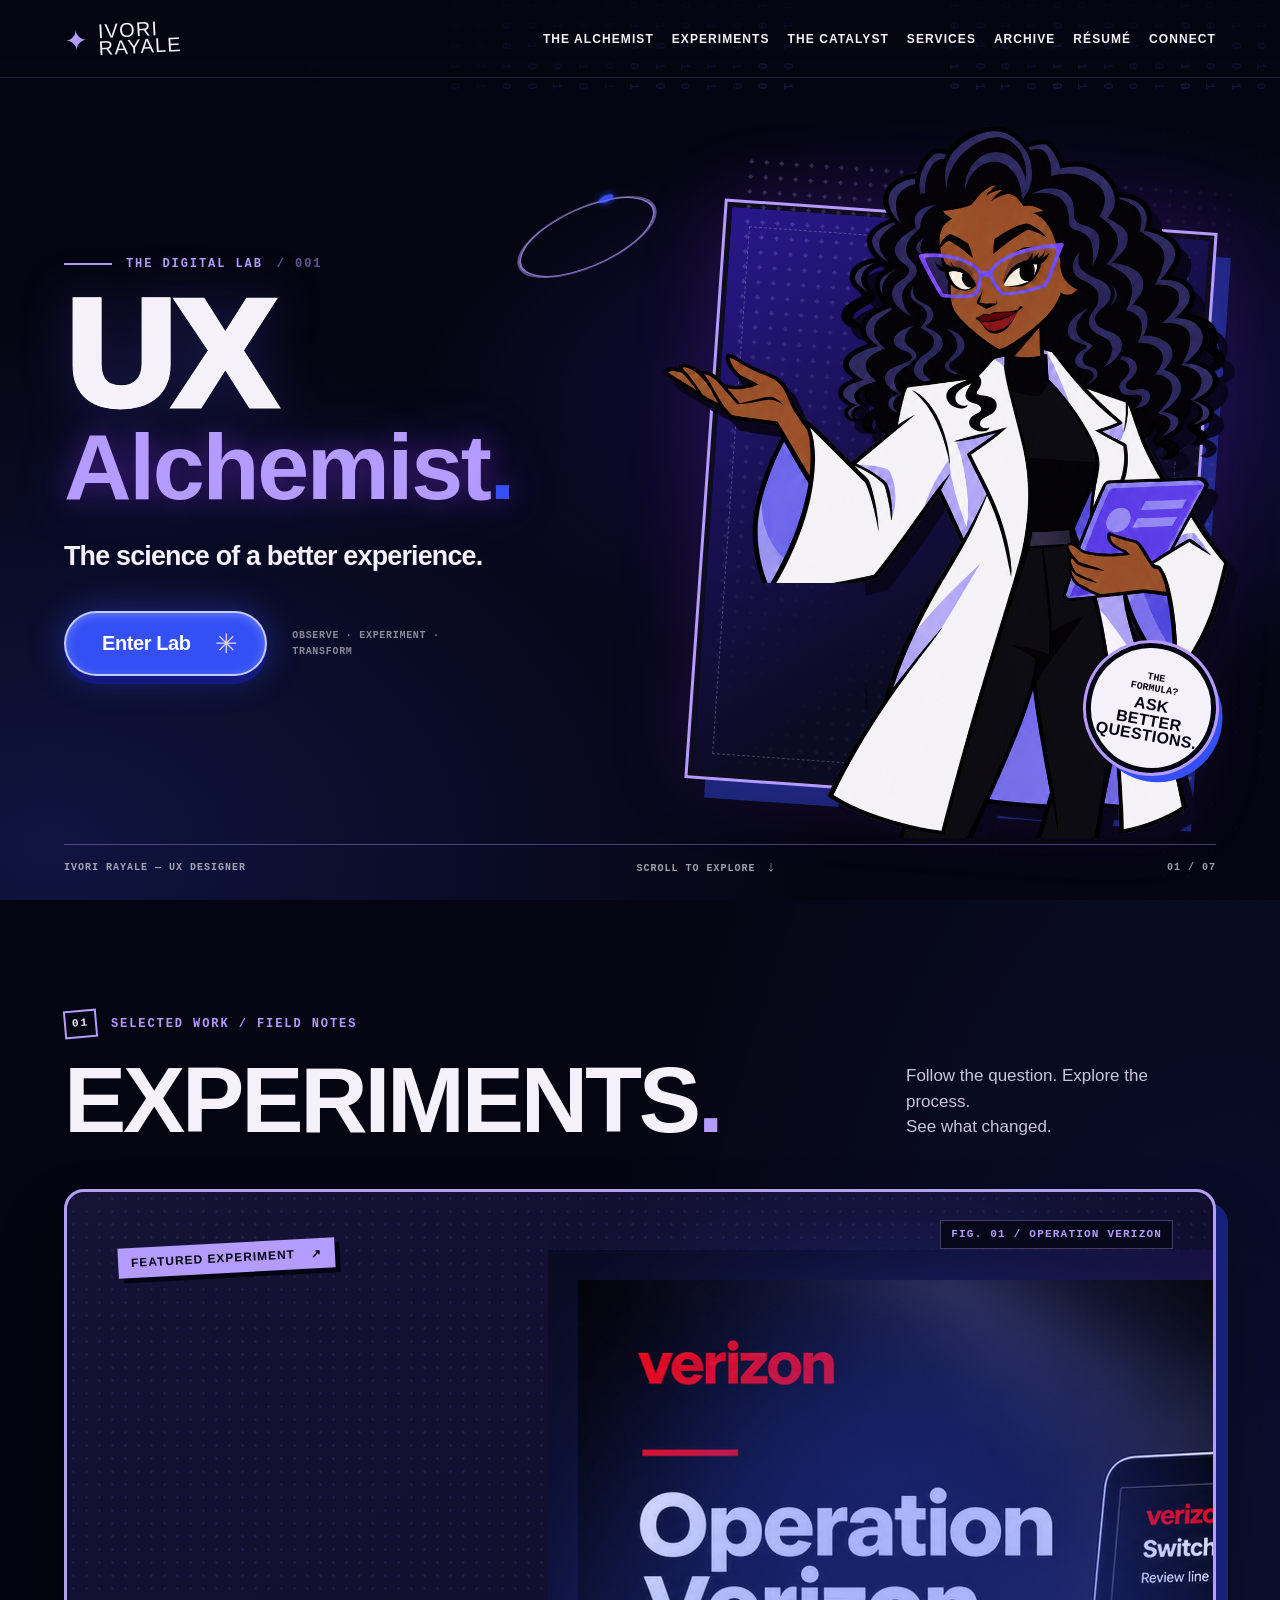
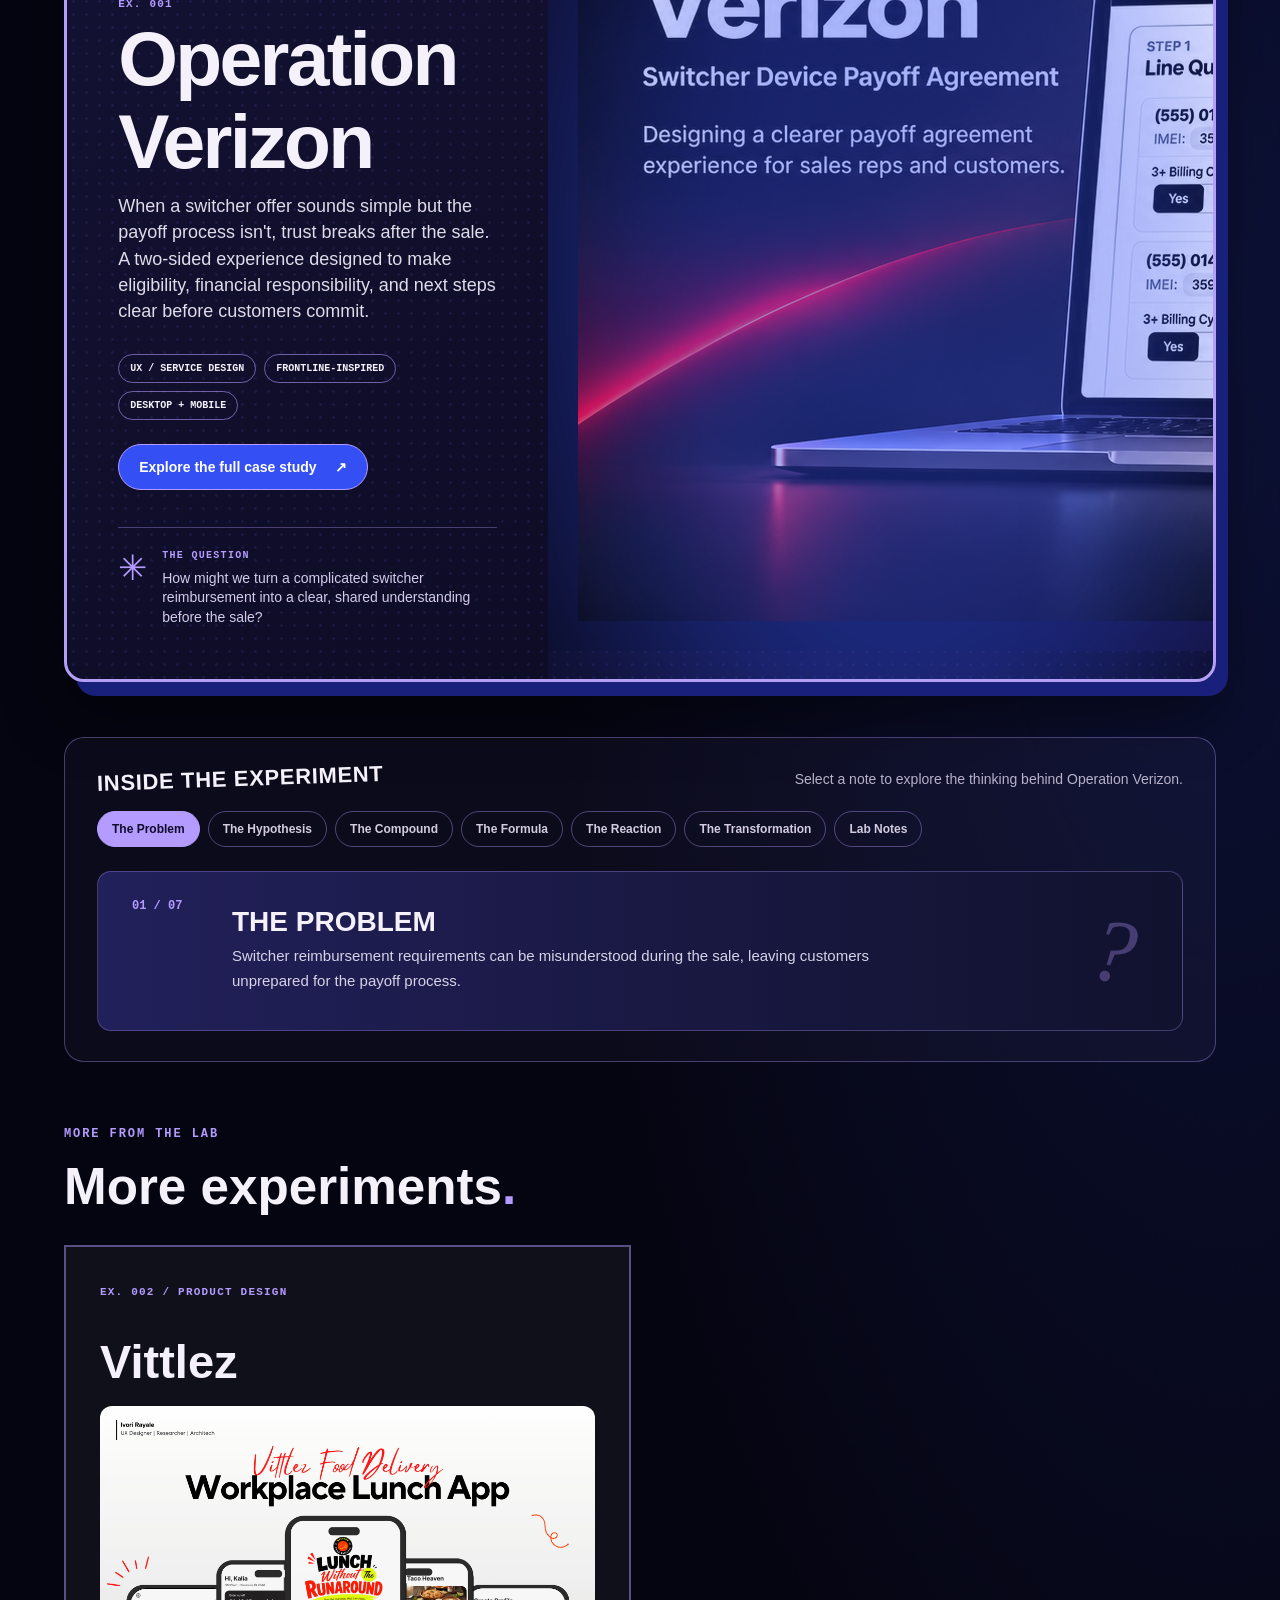
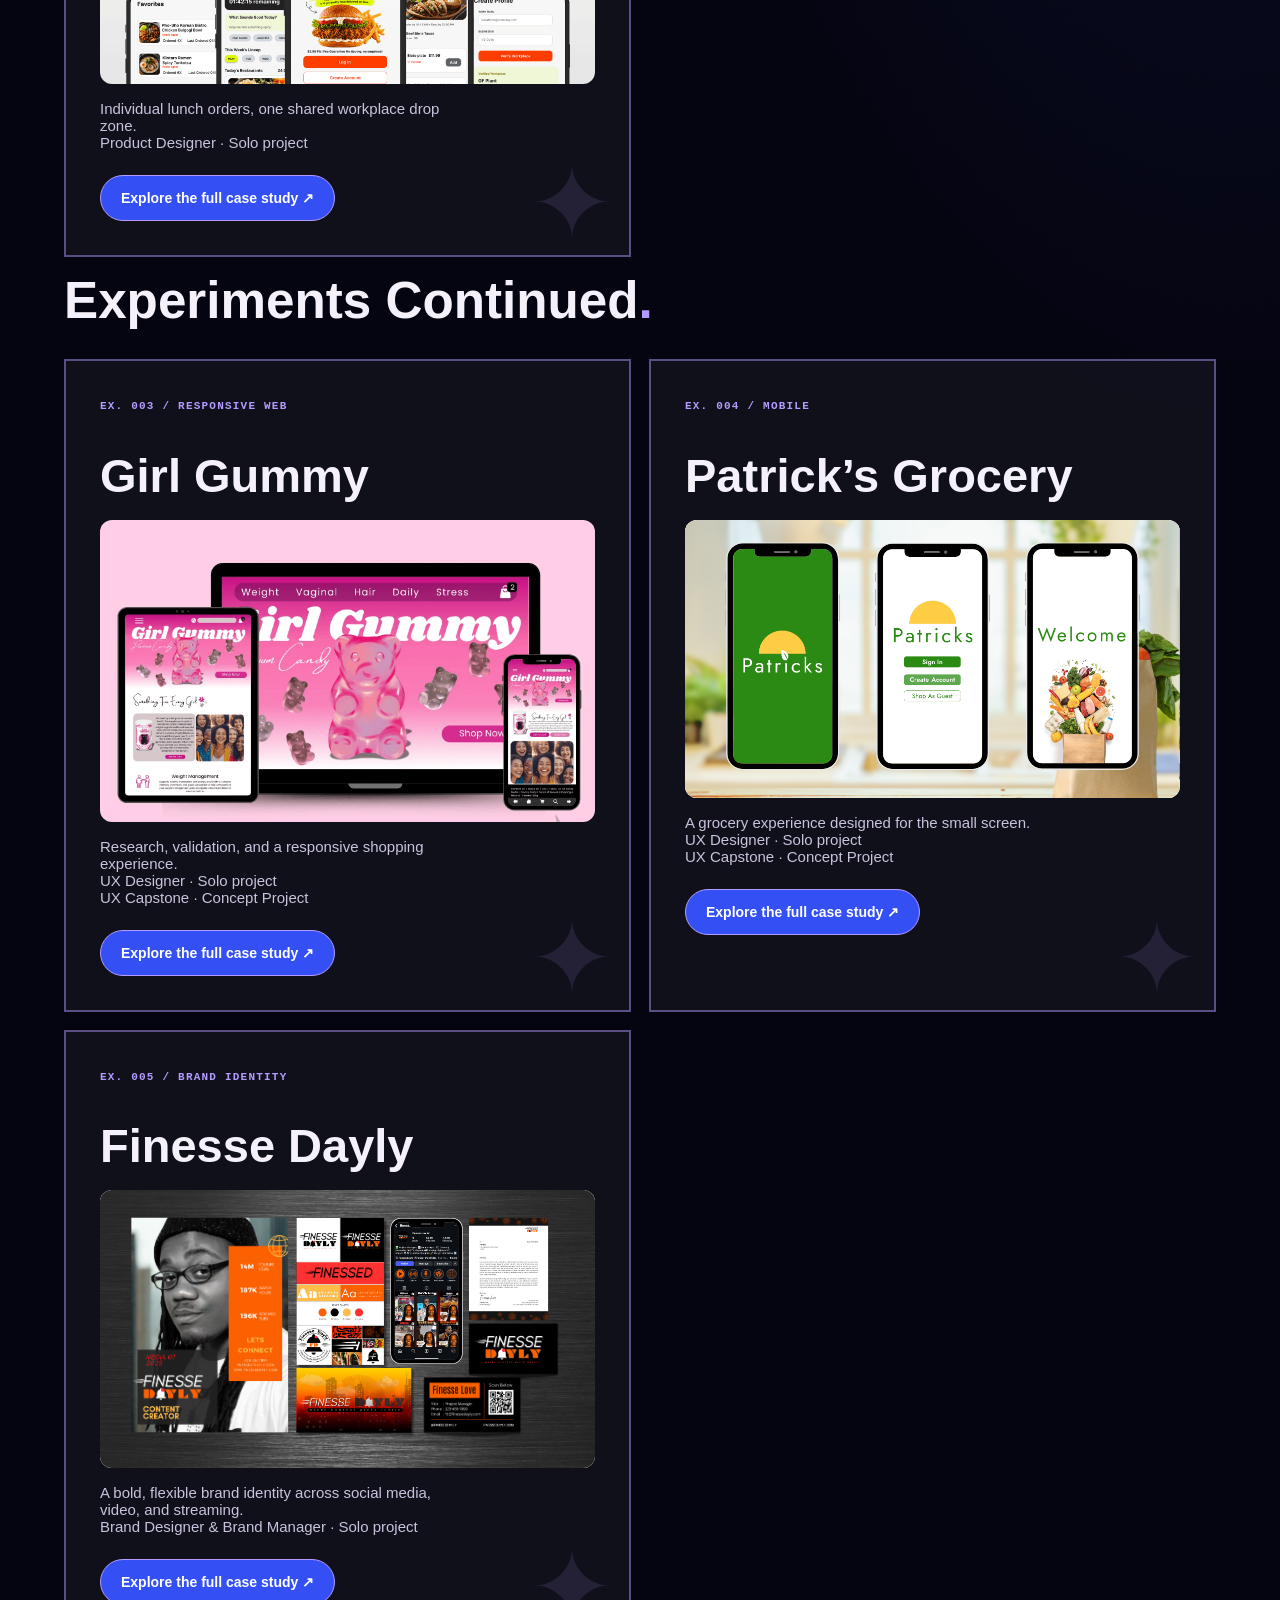
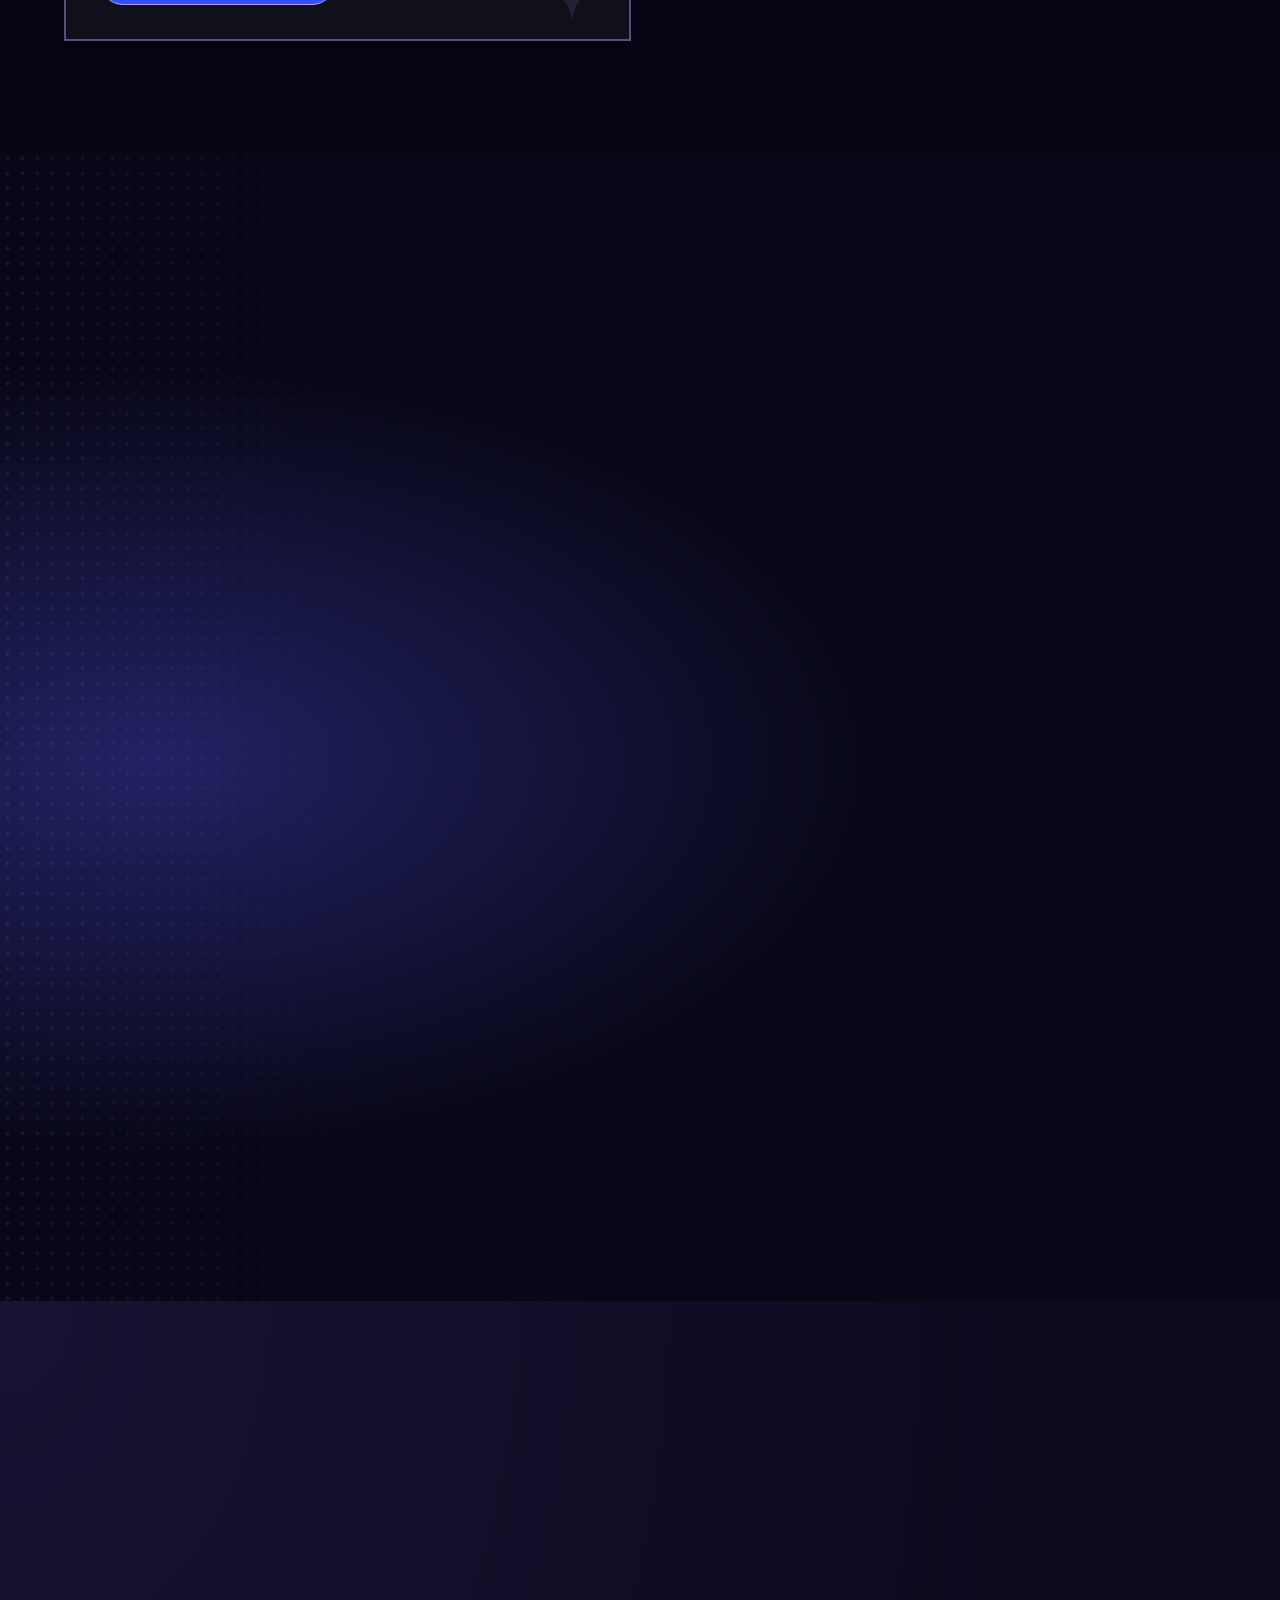
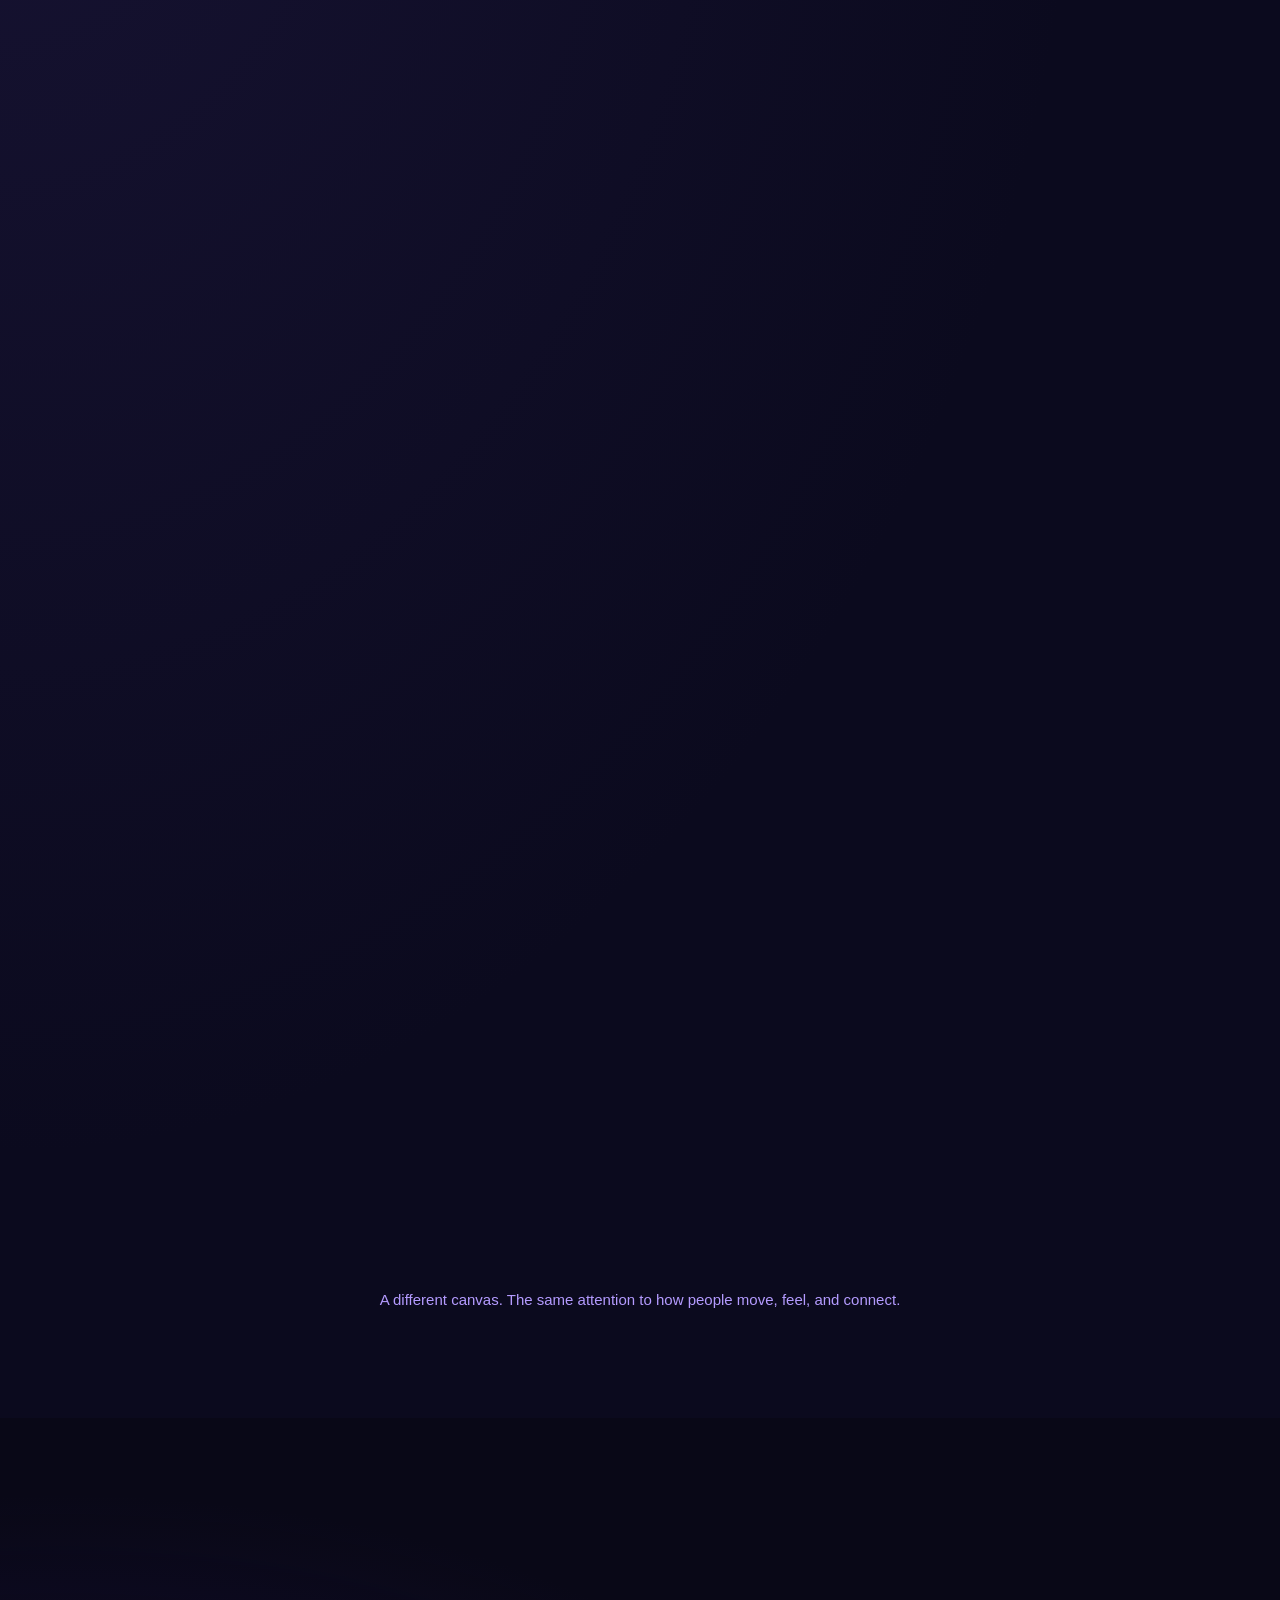
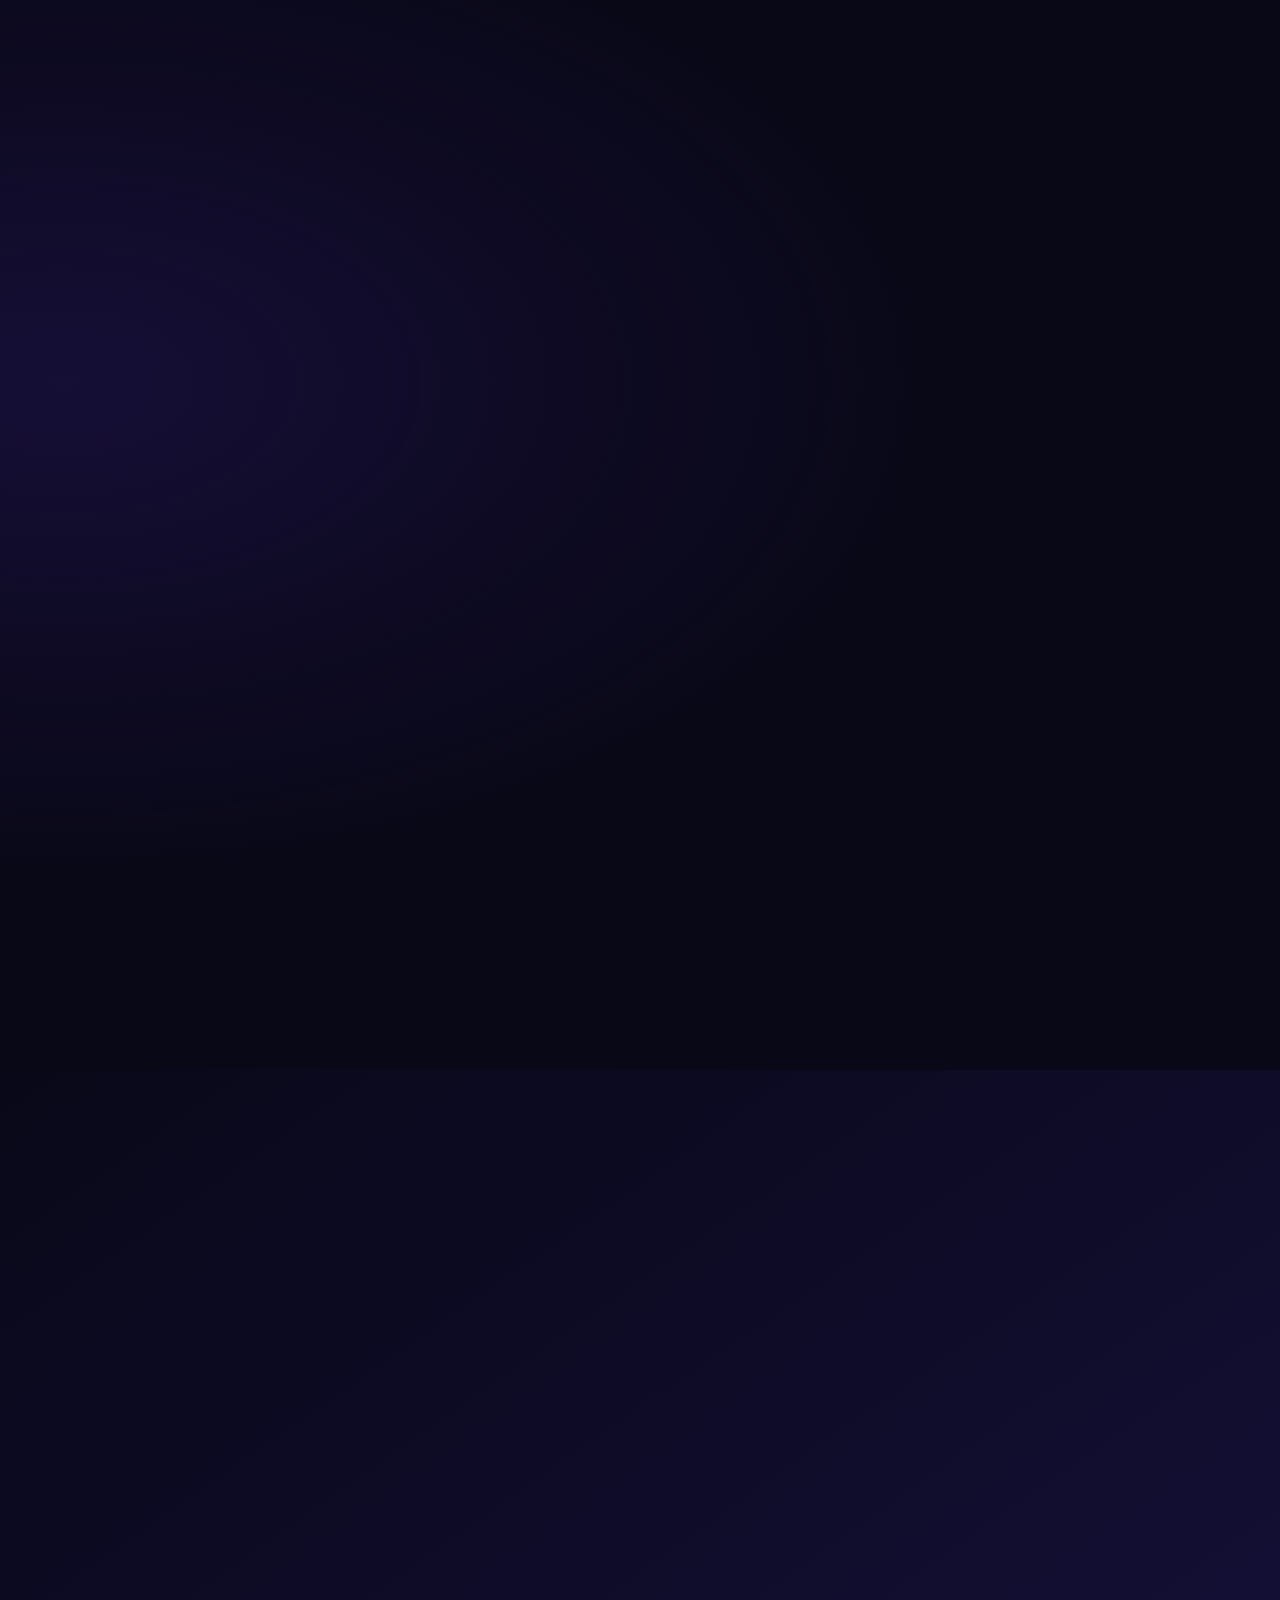
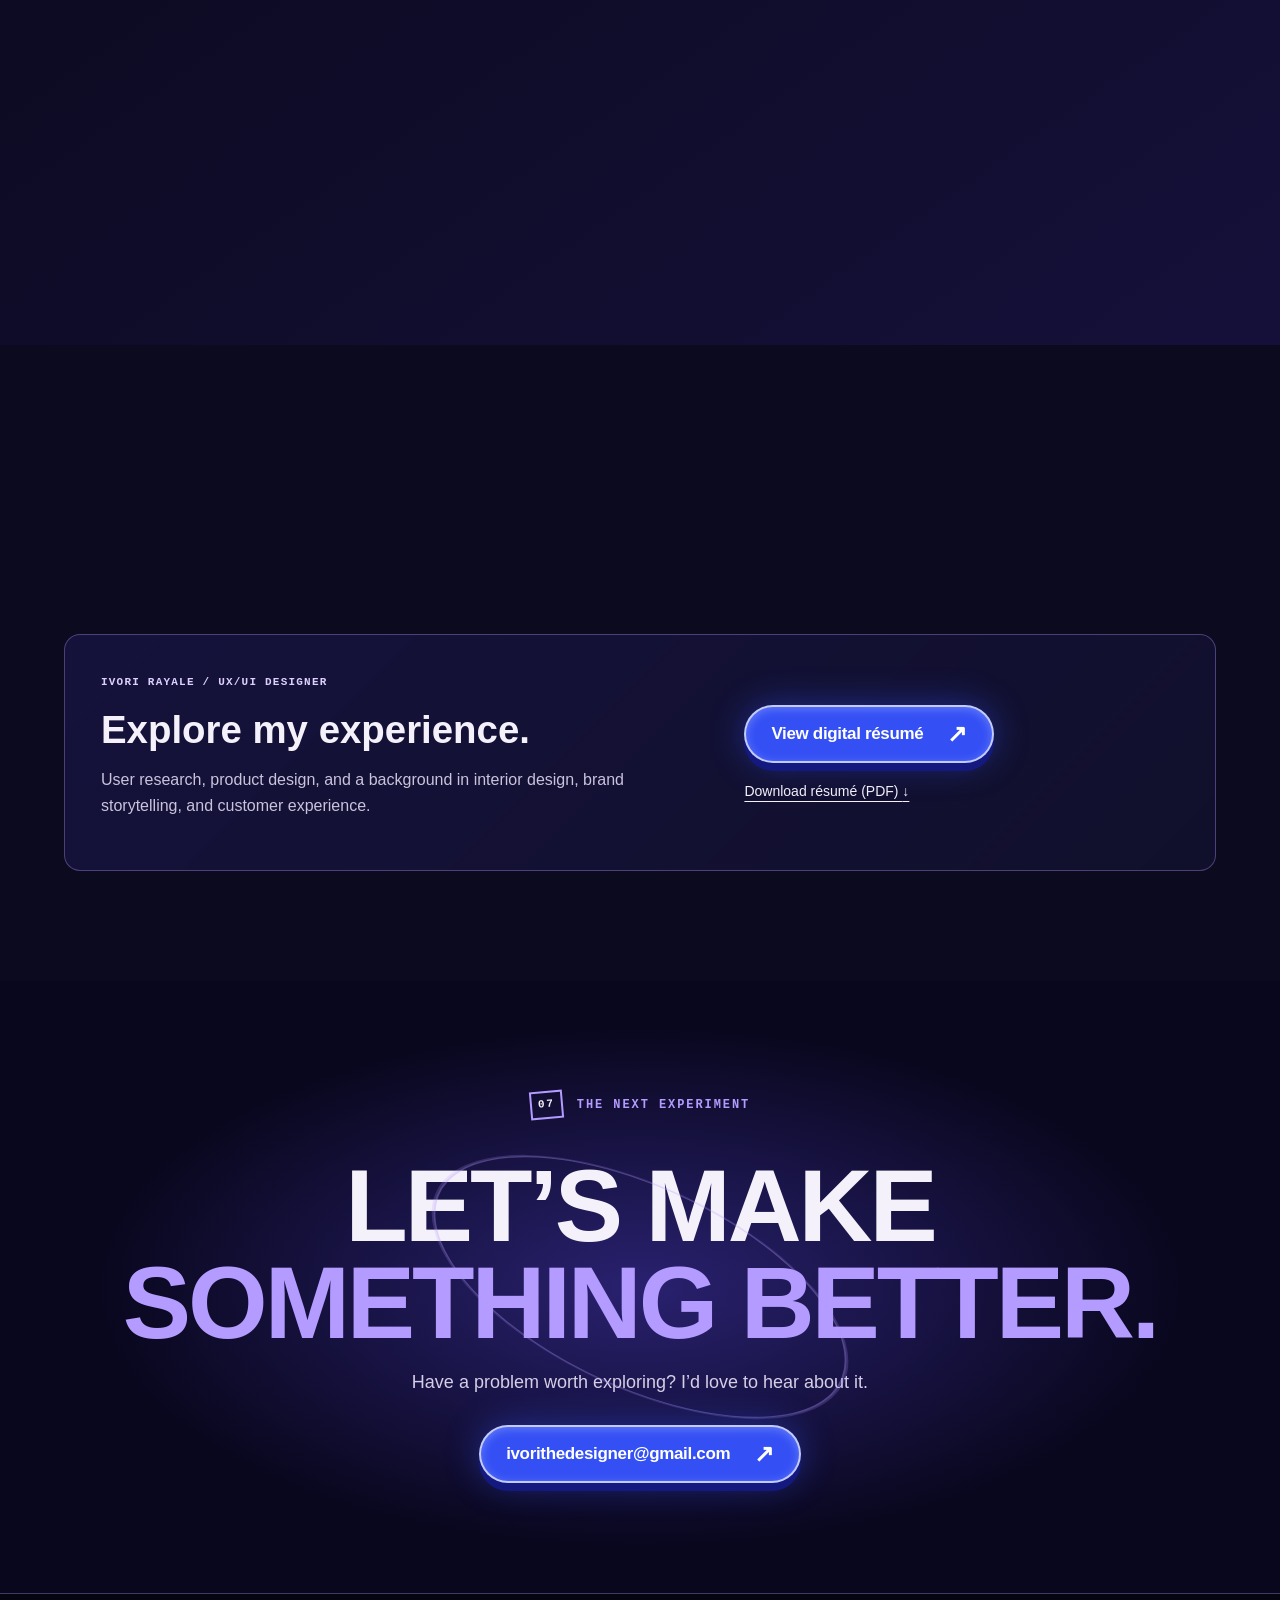
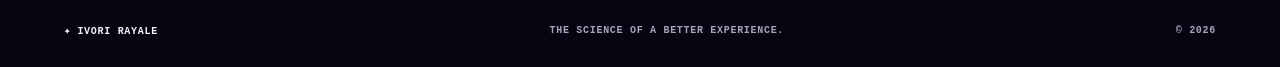
==== commit 5b3a82c9: "Use approved Operation Verizon case study cover in Featured Experiments" ====
--- a/index.html
+++ b/index.html
@@ -57,7 +57,7 @@
           <a class="case-study-link" href="verizon.html">Explore the full case study <span aria-hidden="true">↗</span></a>
           <div class="experiment-prompt"><span class="prompt-star" aria-hidden="true">✳</span><span><strong>THE QUESTION</strong>How might we turn a complicated switcher reimbursement into a clear, shared understanding before the sale?</span></div>
         </div>
-        <div class="featured-art"><div class="art-caption">FIG. 01 / THE PROMISE VS. THE PROCESS</div><a href="verizon.html" class="verizon-feature-art" aria-label="Explore Operation Verizon case study"><div class="verizon-art-label">OPERATION <strong>VERIZON</strong></div><div class="verizon-art-devices"><div class="verizon-art-desktop"><span>SALES REP / DESKTOP</span><strong>Switcher Payoff Agreement</strong><i>01 &nbsp; Verify eligibility</i><i>02 &nbsp; Explain the payoff</i><i>03 &nbsp; Confirm understanding</i></div><div class="verizon-art-phone"><span>CUSTOMER</span><strong>Your payoff, explained.</strong><i>Review eligibility</i><i>Know what you pay</i><i>See your next steps</i></div></div><small>ONE OFFER. TWO EXPERIENCES. SHARED CLARITY.</small></a></div>
+        <div class="featured-art"><div class="art-caption">FIG. 01 / OPERATION VERIZON</div><a href="verizon.html" class="verizon-feature-art verizon-feature-cover" aria-label="Explore Operation Verizon case study"><img src="images/operation-verizon-cover.png" alt="Operation Verizon case study cover showing the sales representative desktop experience beside the customer mobile payoff experience." loading="lazy" width="1672" height="941"></a></div>
       </article>
       <div class="process-panel reveal">
         <div class="process-heading"><span class="scribble-heading">INSIDE THE EXPERIMENT</span><p>Select a note to explore the thinking behind Operation Verizon.</p></div>
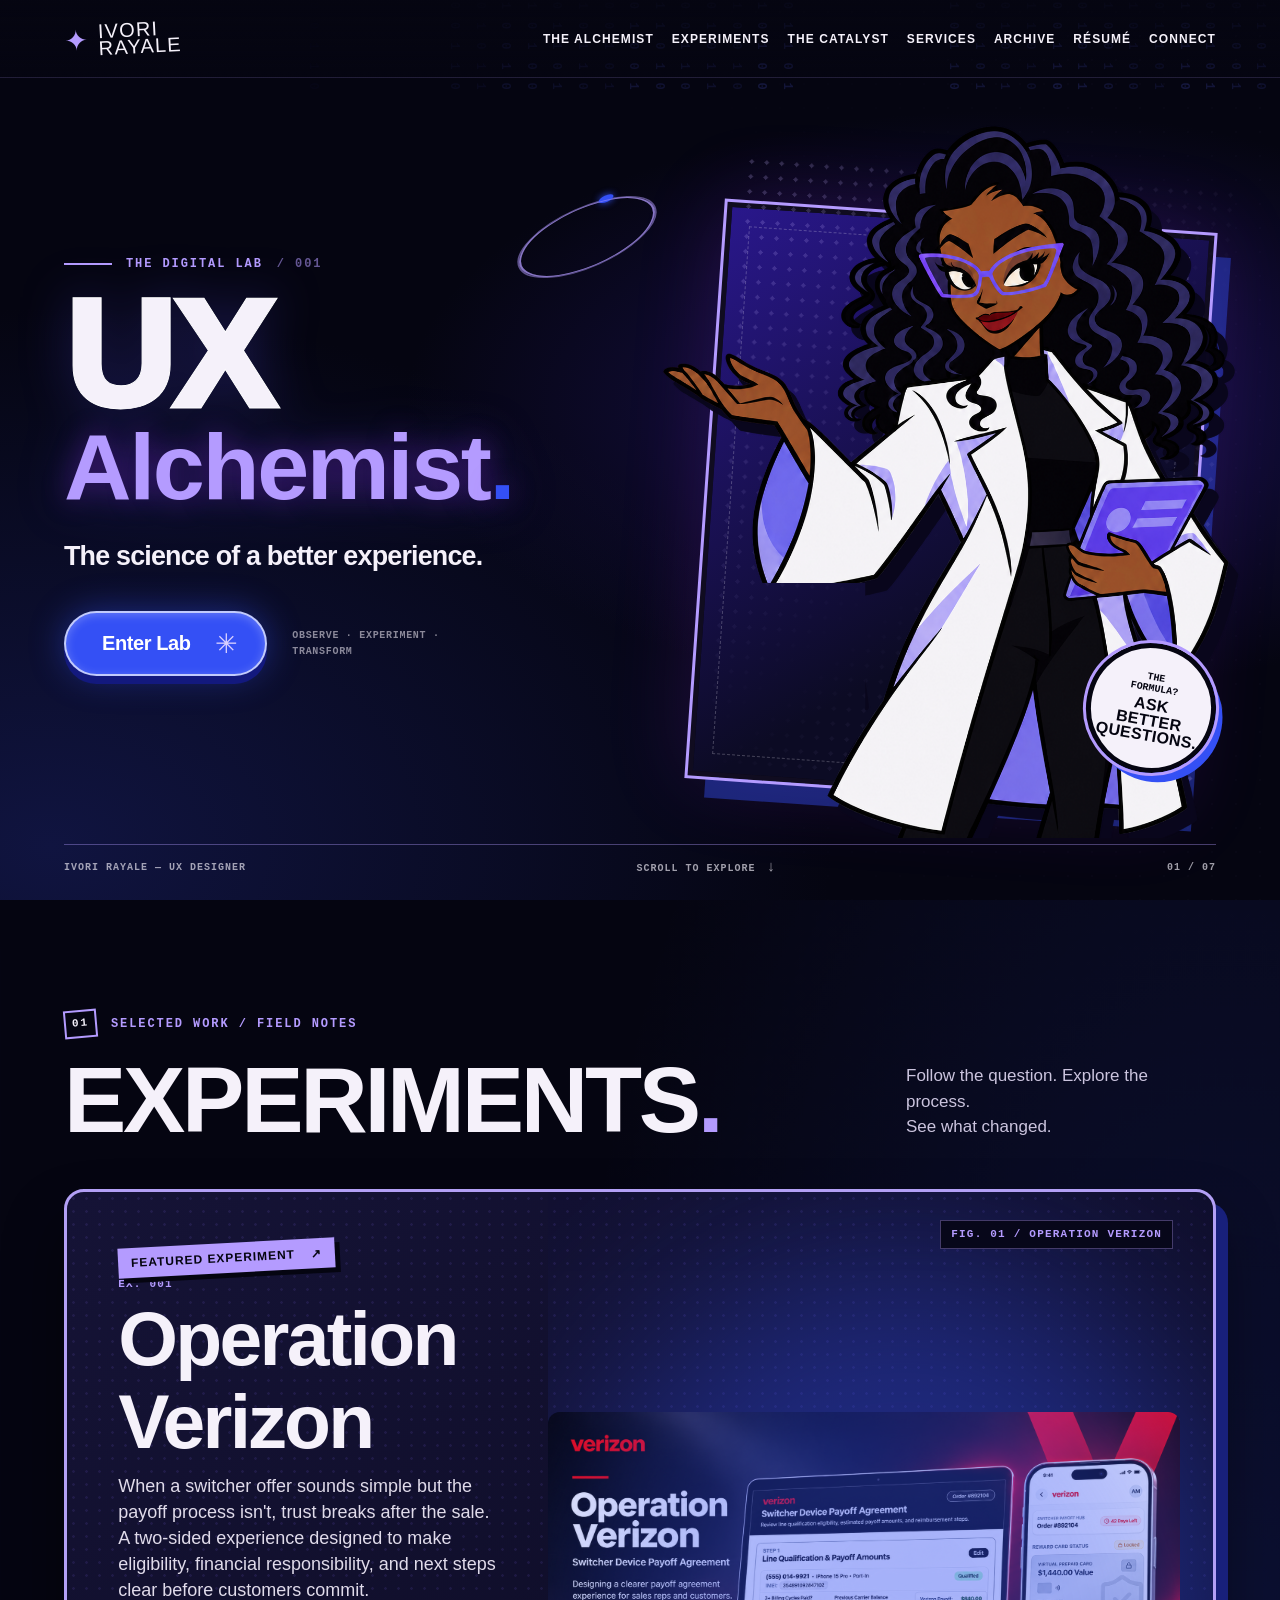
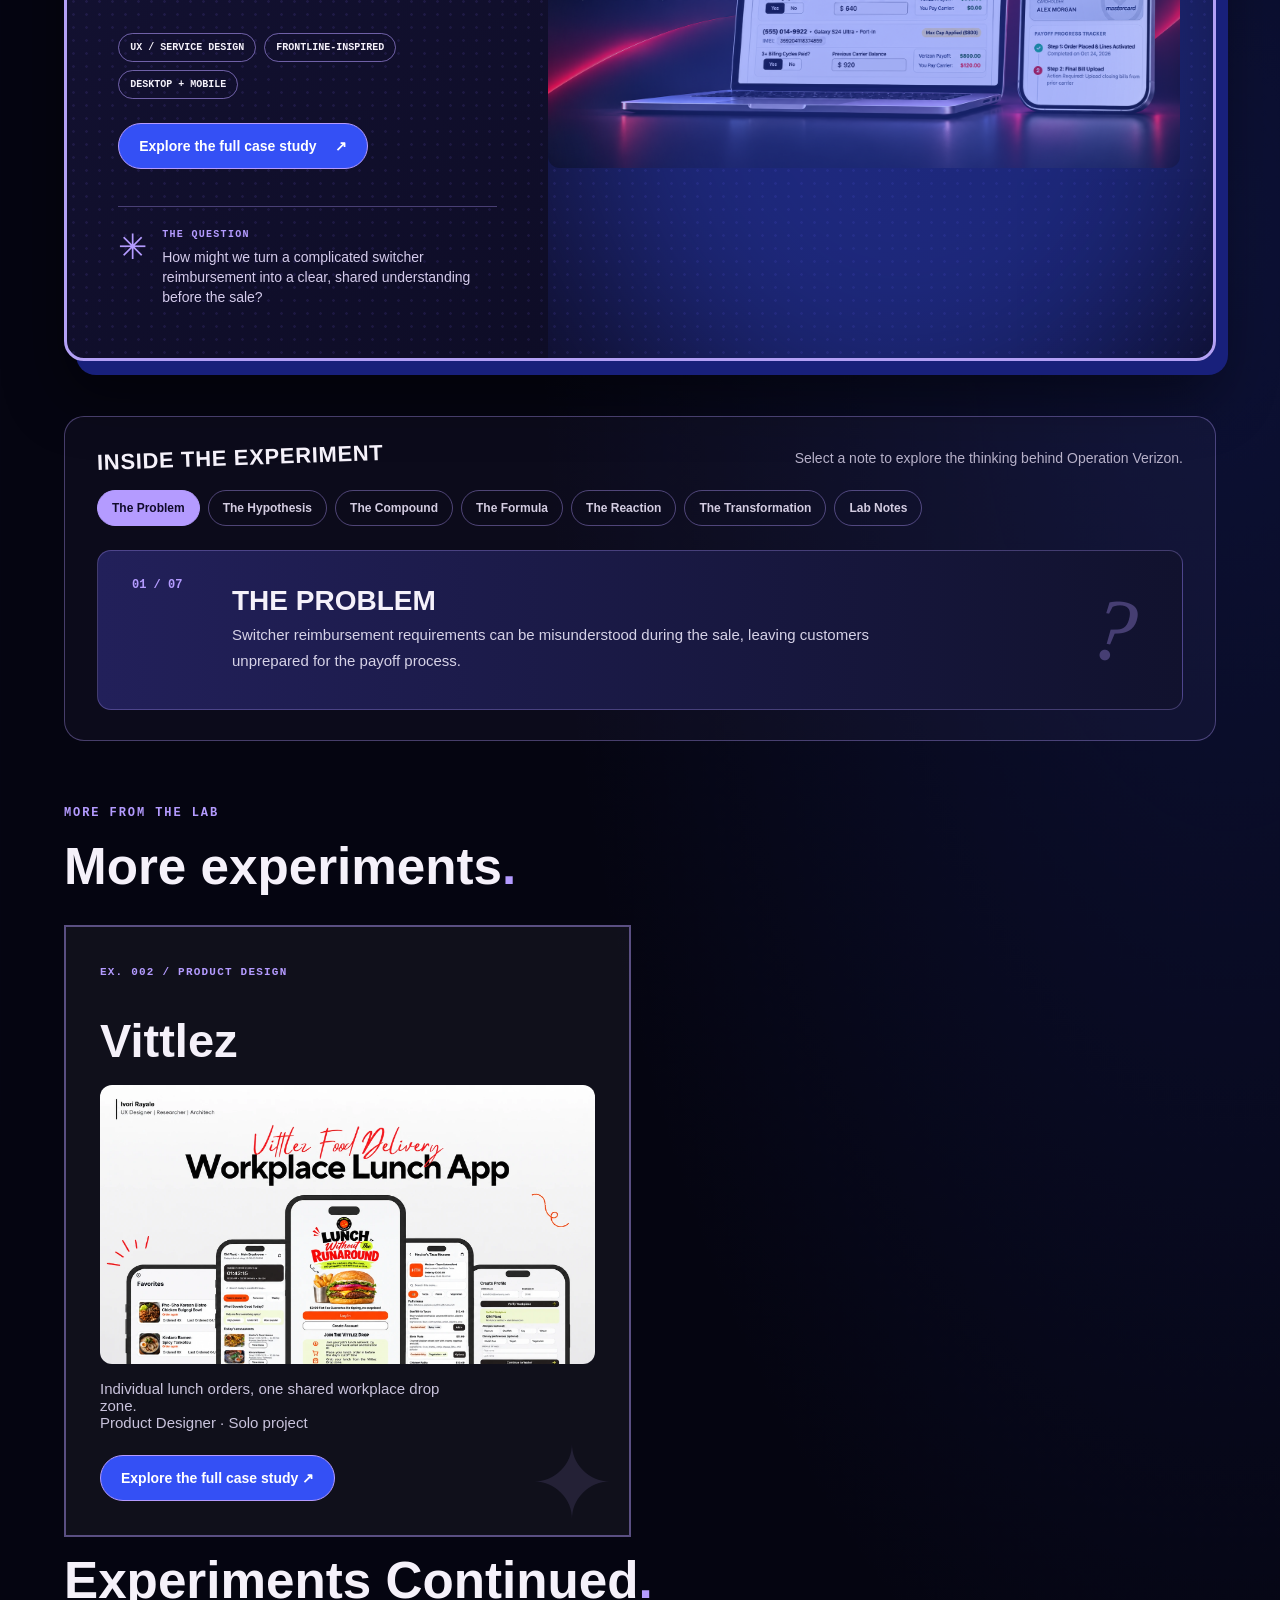
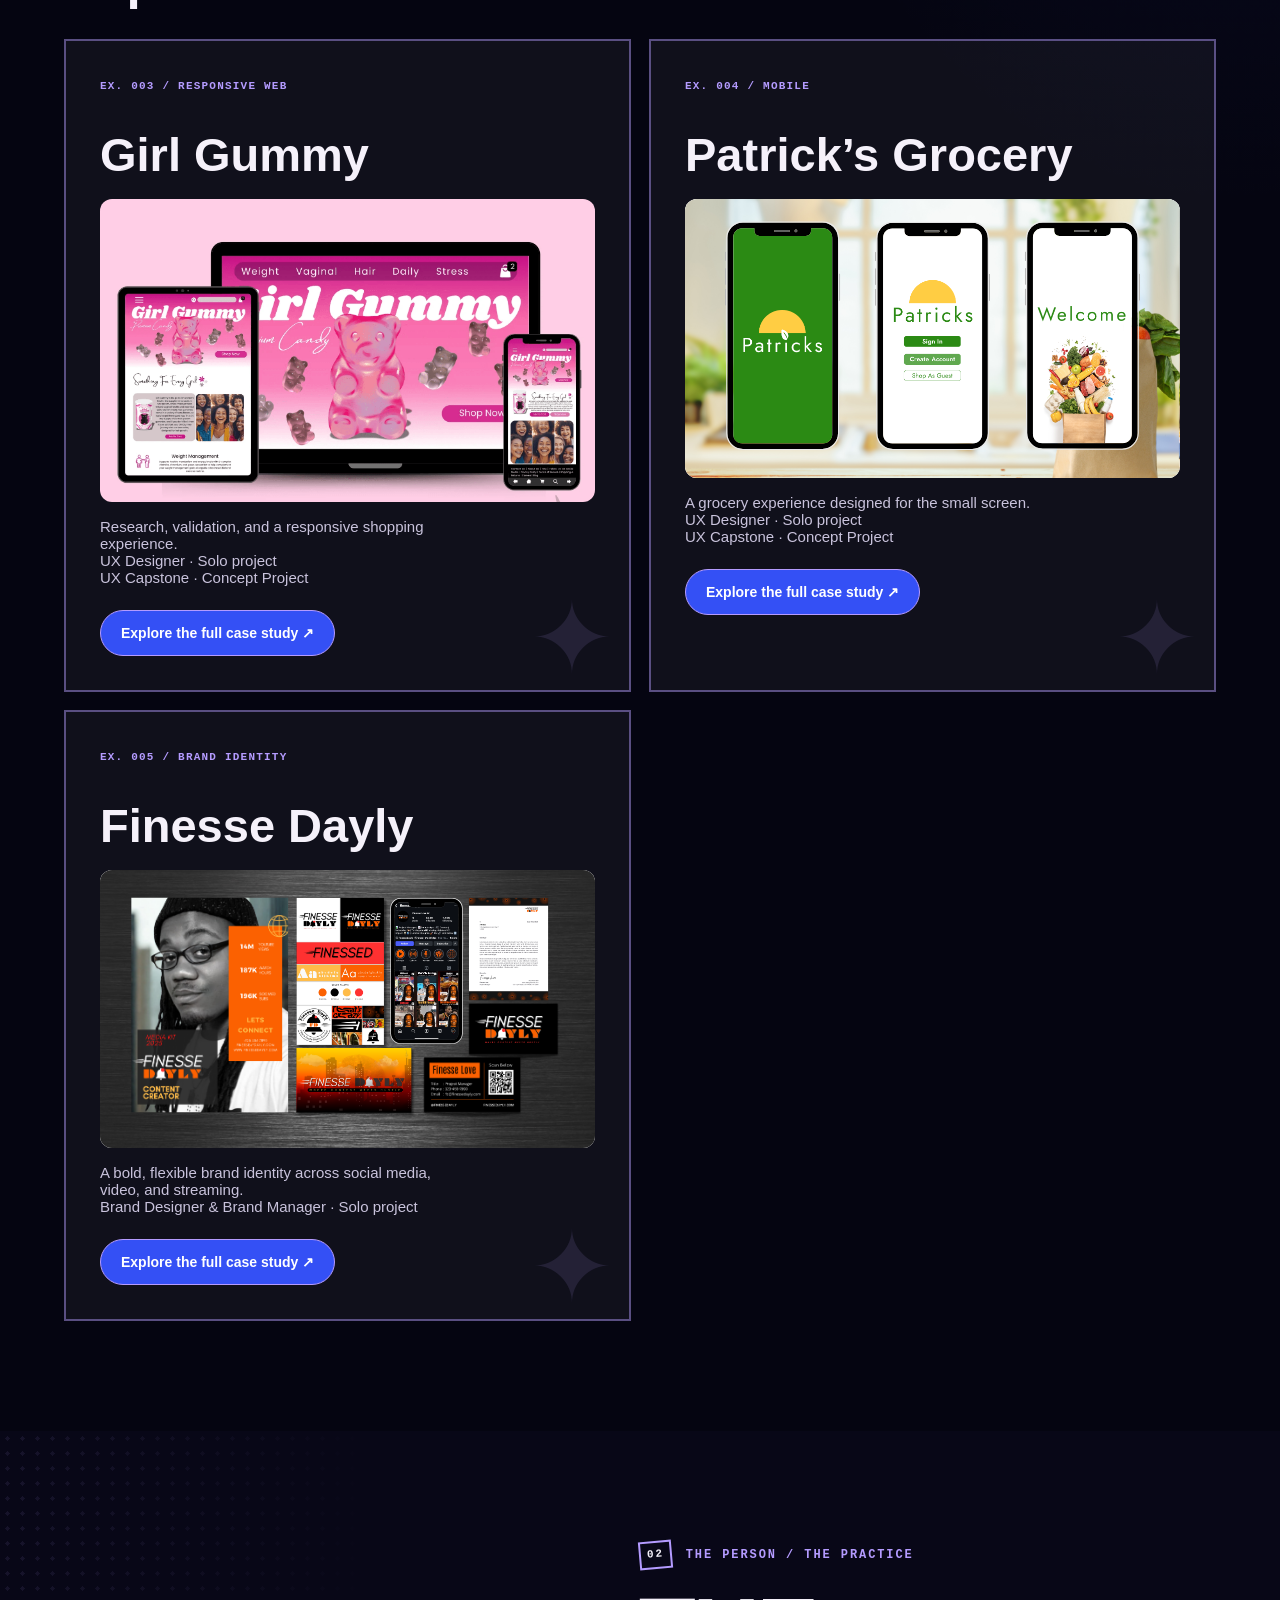
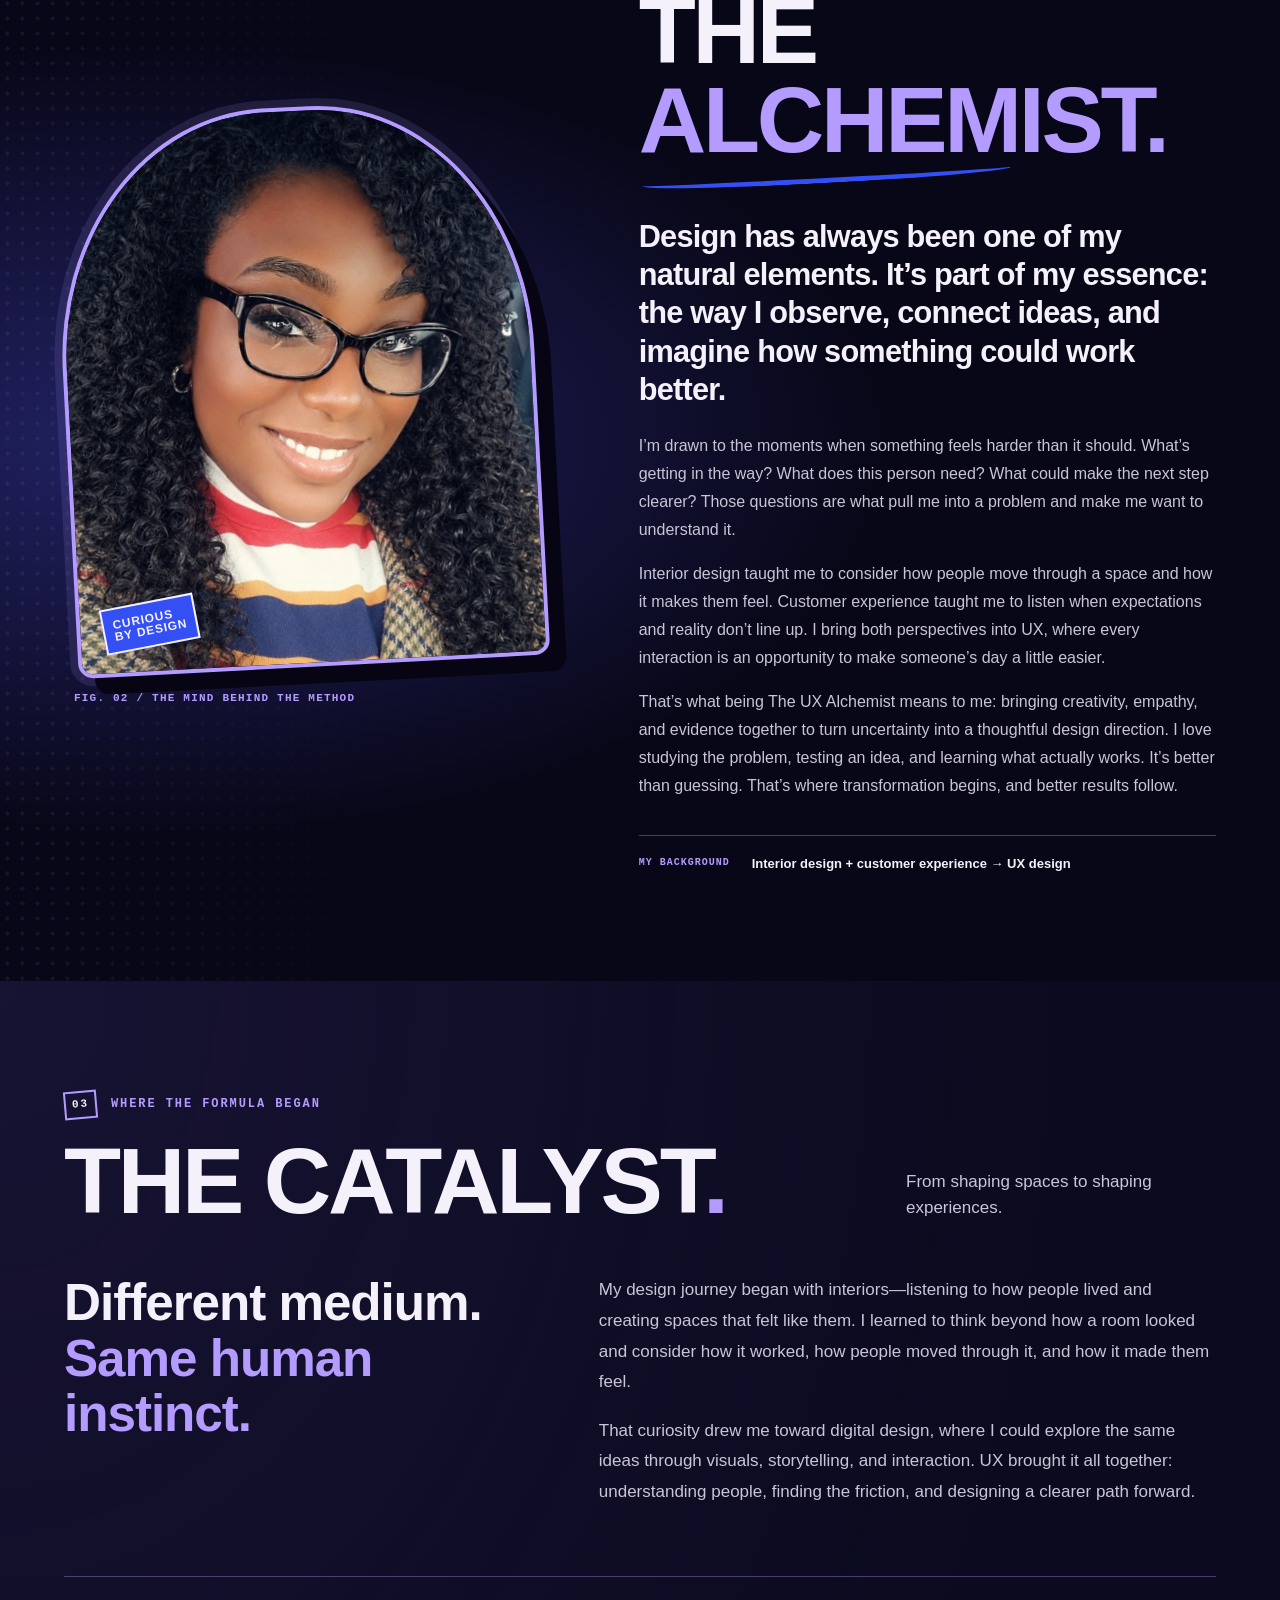
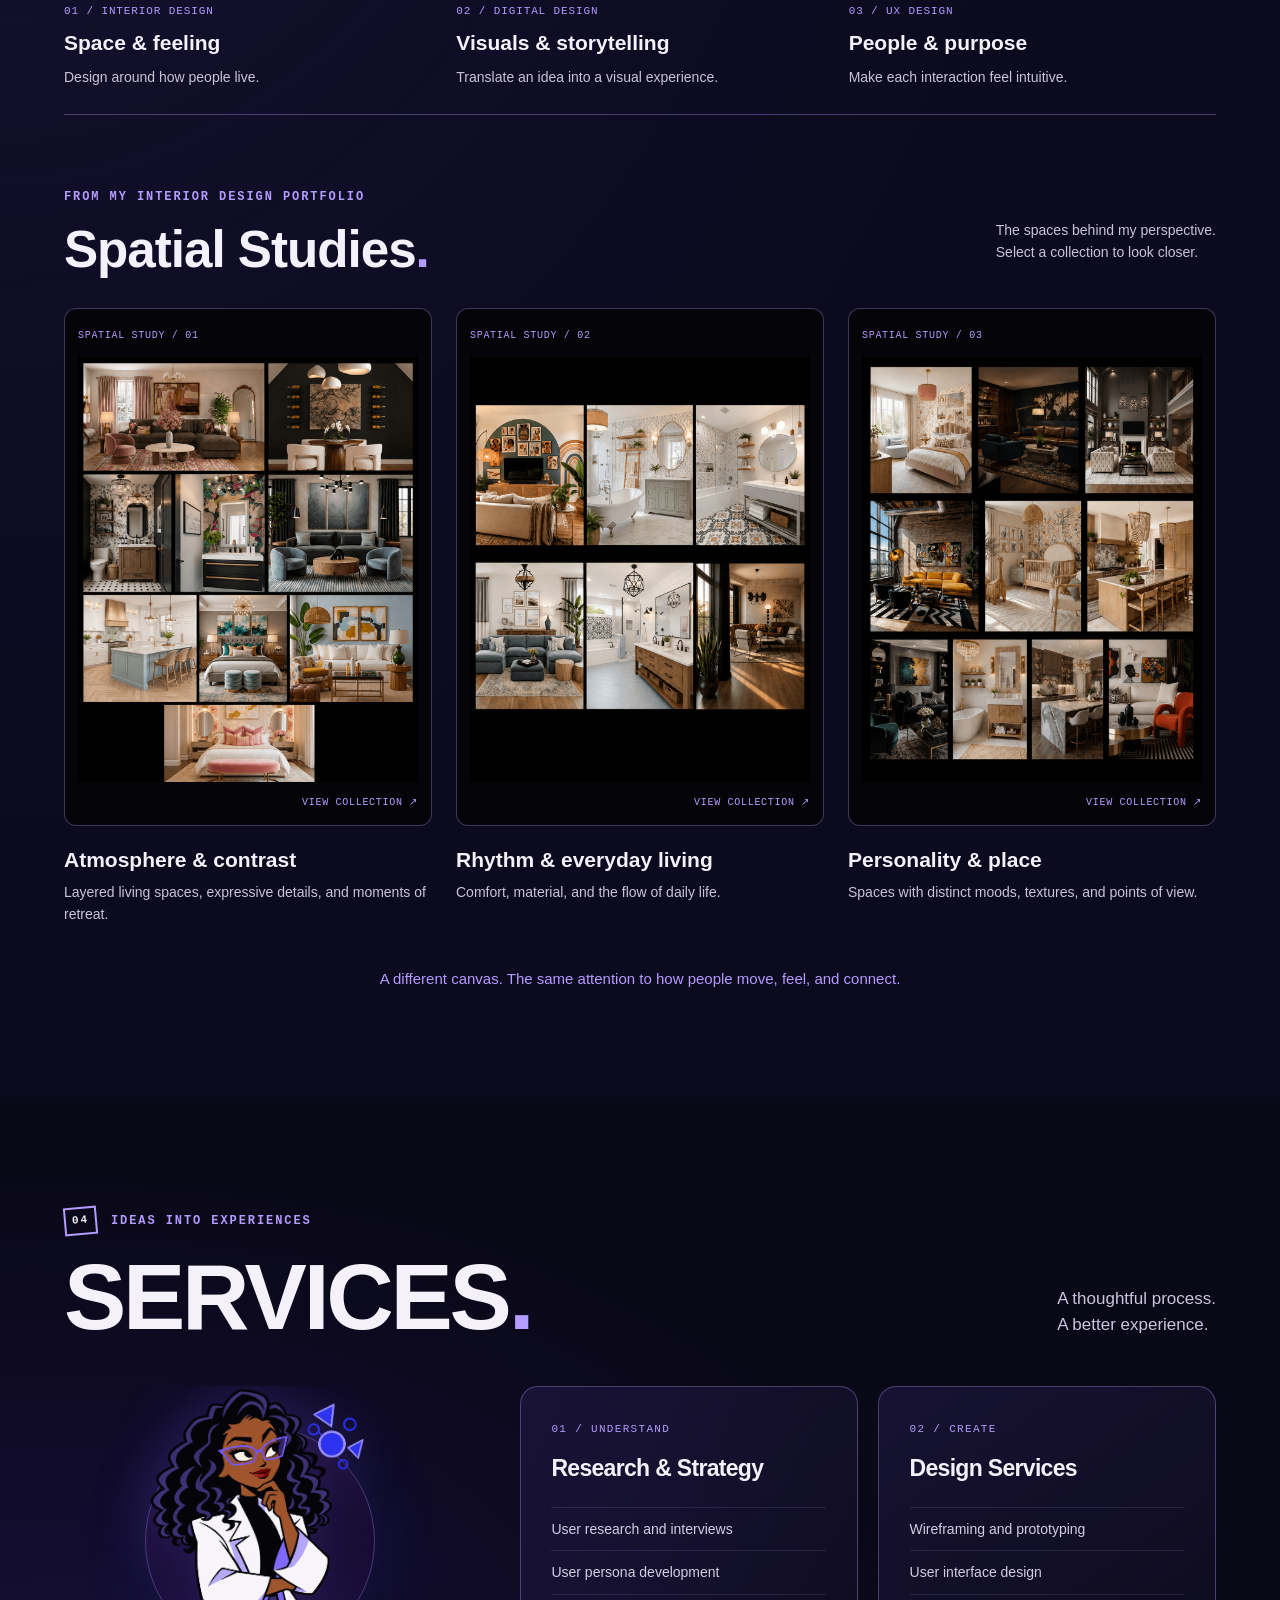
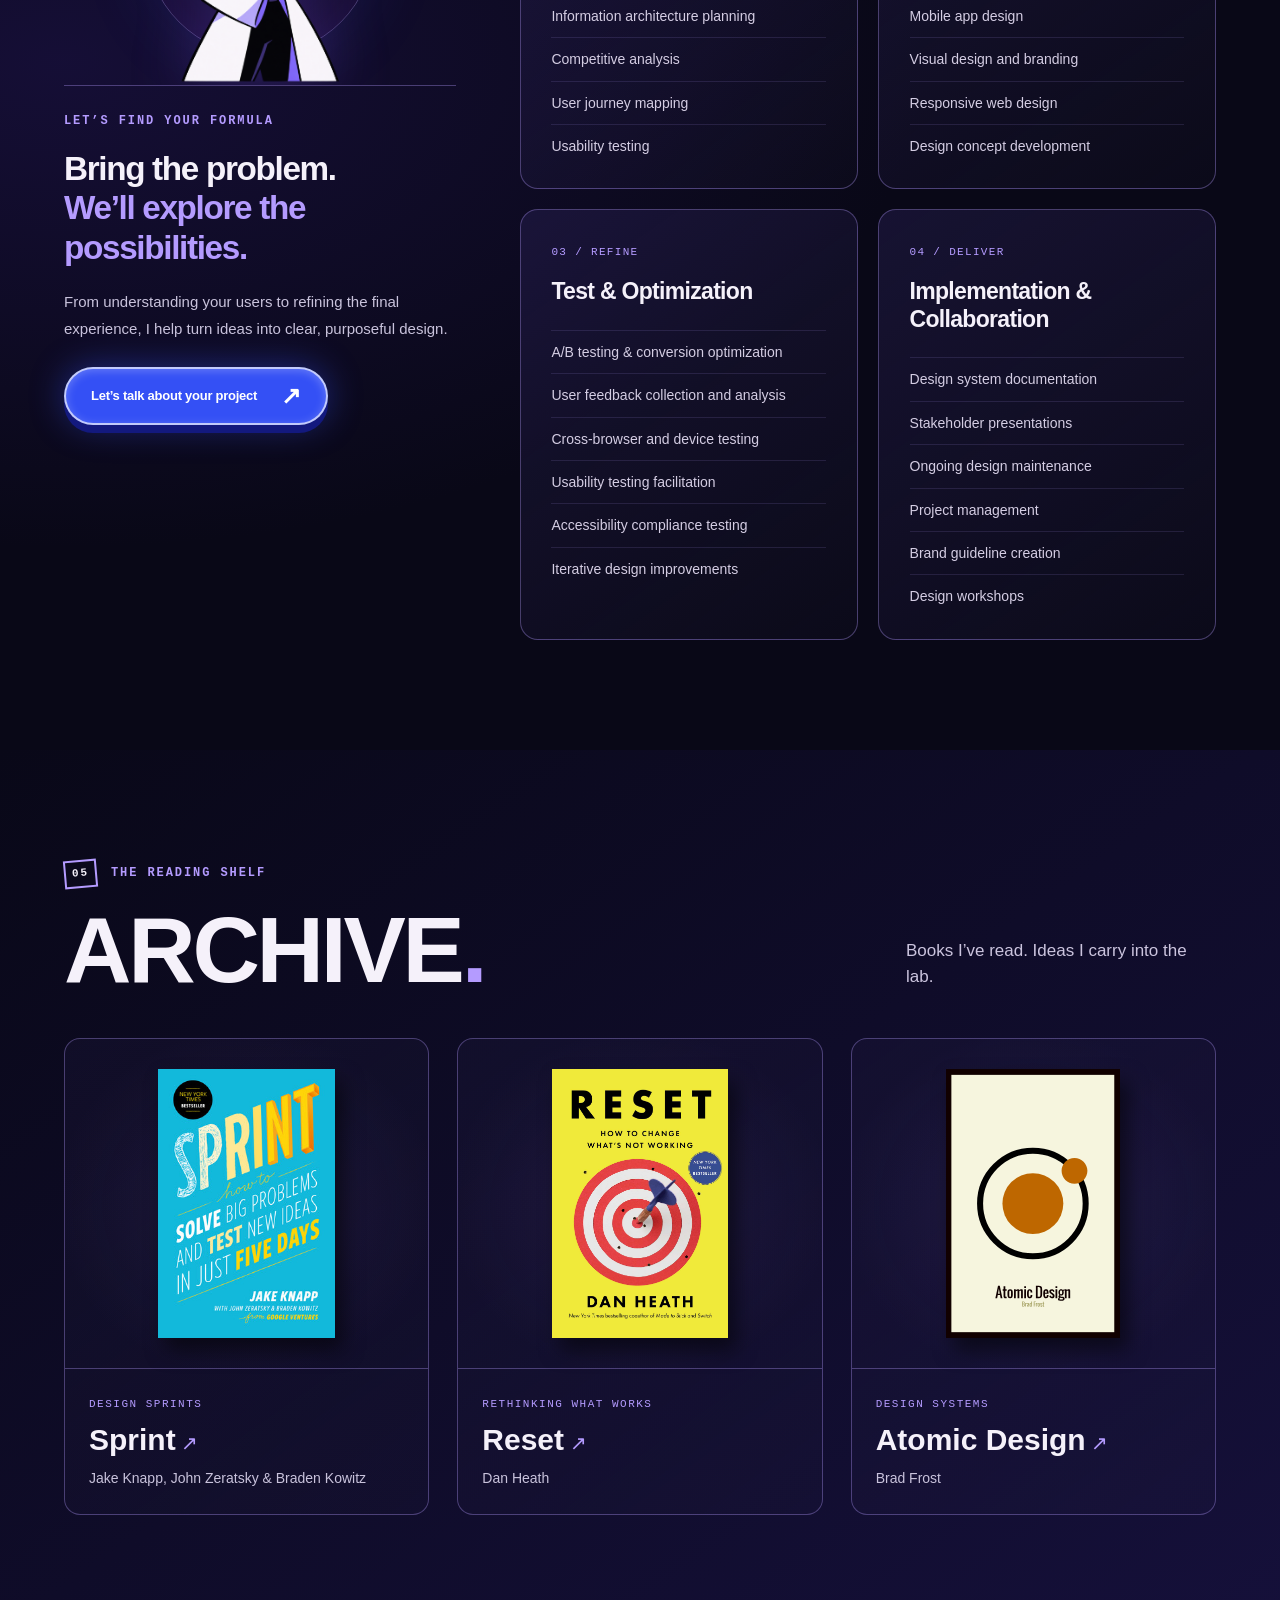
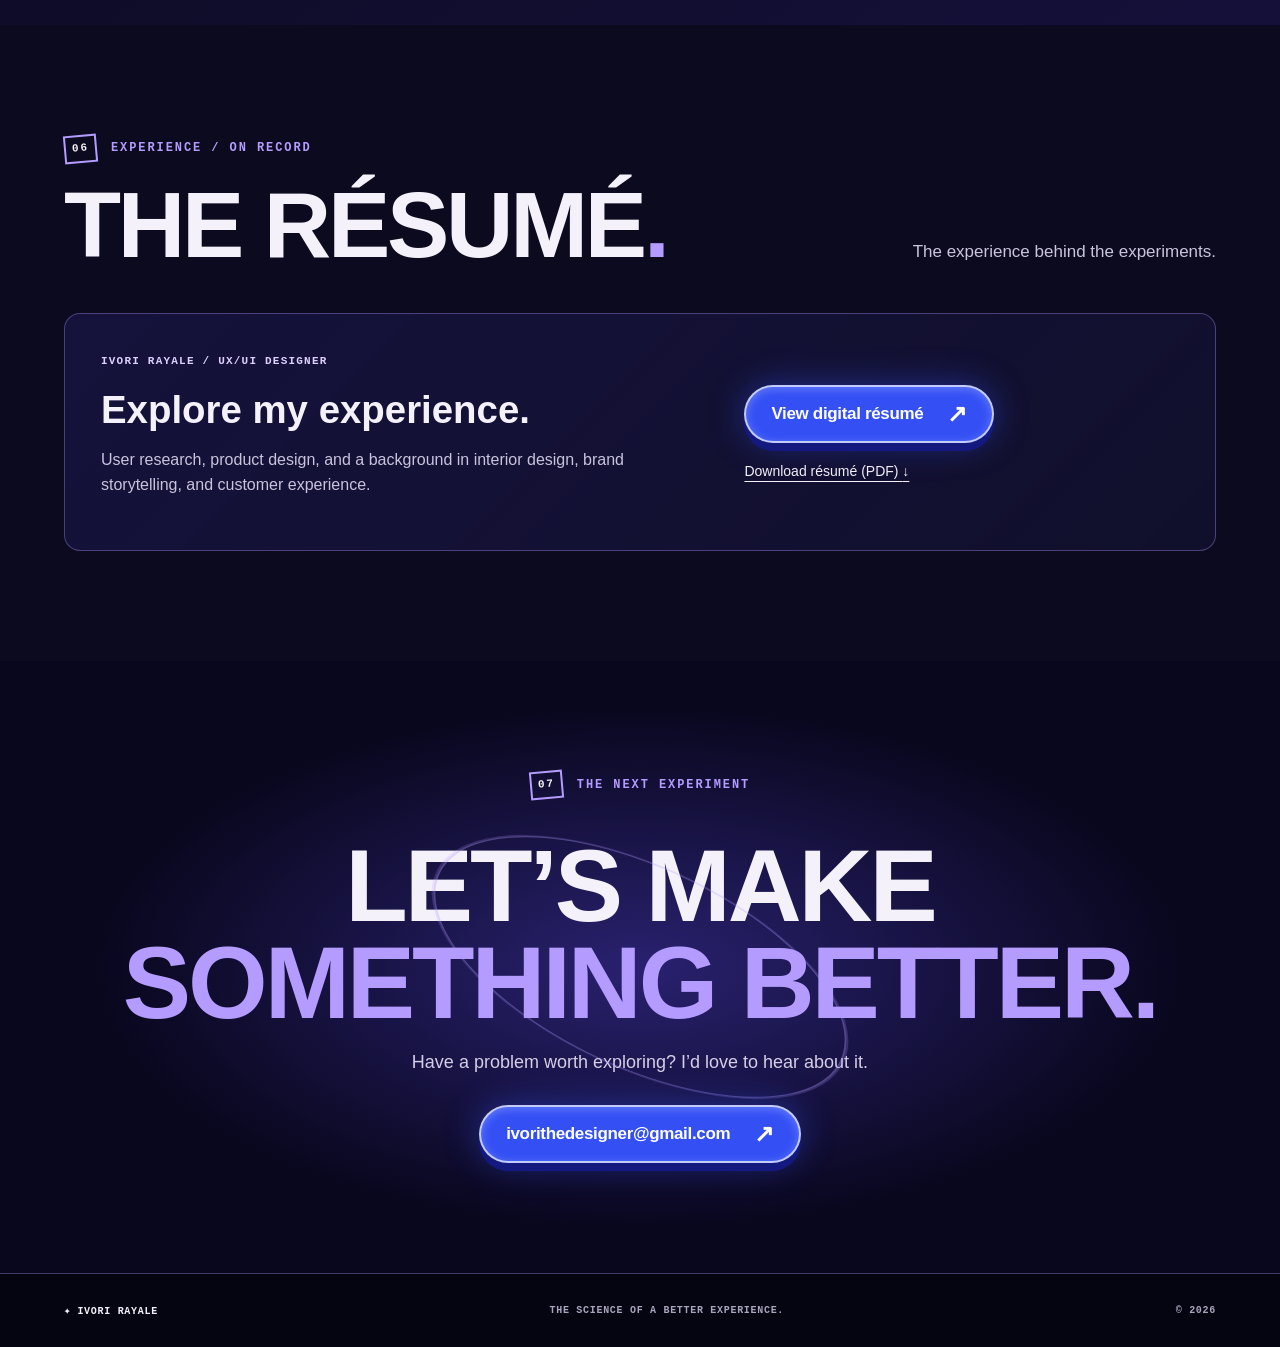
==== commit fe31dd6e: "Refresh Vittlez cover screens and explain design iterations" ====
--- a/index.html
+++ b/index.html
@@ -72,7 +72,7 @@
         </div>
         <div class="stage-content" id="stage-content" role="tabpanel" aria-labelledby="tab-problem" tabindex="0"><span class="stage-index">01 / 07</span><div><h4>The Problem</h4><p>Switcher reimbursement requirements can be misunderstood during the sale, leaving customers unprepared for the payoff process.</p></div><span class="stage-doodle" aria-hidden="true">?</span></div>
       </div>
-      <div class="additional-experiments"><p class="section-kicker">MORE FROM THE LAB</p><h3 class="subsection-title">More experiments<span>.</span></h3><div class="archive-list reveal"><div><span>EX. 002 / PRODUCT DESIGN</span><h3><a href="vittlez.html">Vittlez</a></h3><a href="vittlez.html" aria-label="Explore Vittlez case study"><img src="assets/vittlez-cover.png" alt="Vittlez workplace delivery app cover" loading="lazy" style="width:100%;height:auto;border-radius:12px;margin:12px 0"></a><p>Individual lunch orders, one shared workplace drop zone.</p><p>Product Designer · Solo project</p><a class="case-study-link" href="vittlez.html">Explore the full case study ↗</a></div></div><h3 class="subsection-title">Experiments Continued<span>.</span></h3><div class="archive-list reveal"><div><span>EX. 003 / RESPONSIVE WEB</span><h3><a href="girl-gummy.html">Girl Gummy</a></h3><a href="girl-gummy.html" aria-label="Explore Girl Gummy case study"><img src="assets/girl-gummy/00.png" alt="Girl Gummy original portfolio cover" loading="lazy" style="width:100%;height:auto;border-radius:12px;margin:12px 0"></a><p>Research, validation, and a responsive shopping experience.</p><p>UX Designer · Solo project<br>UX Capstone · Concept Project</p><a class="case-study-link" href="girl-gummy.html">Explore the full case study ↗</a></div><div><span>EX. 004 / MOBILE</span><h3><a href="patricks.html">Patrick’s Grocery</a></h3><a href="patricks.html" aria-label="Explore Patrick’s Grocery case study"><img src="assets/patricks/00.svg" alt="Patrick’s Grocery original portfolio cover" loading="lazy" style="width:100%;height:auto;border-radius:12px;margin:12px 0"></a><p>A grocery experience designed for the small screen.</p><p>UX Designer · Solo project<br>UX Capstone · Concept Project</p><a class="case-study-link" href="patricks.html">Explore the full case study ↗</a></div><div><span>EX. 005 / BRAND IDENTITY</span><h3><a href="finesse-dayly.html">Finesse Dayly</a></h3><a href="finesse-dayly.html" aria-label="Explore Finesse Dayly branding project"><img src="assets/finesse-dayly/00.svg" alt="Finesse Dayly original brand identity cover" loading="lazy" style="width:100%;height:auto;border-radius:12px;margin:12px 0"></a><p>A bold, flexible brand identity across social media, video, and streaming.</p><p>Brand Designer &amp; Brand Manager · Solo project</p><a class="case-study-link" href="finesse-dayly.html">Explore the full case study ↗</a></div></div></div>
+      <div class="additional-experiments"><p class="section-kicker">MORE FROM THE LAB</p><h3 class="subsection-title">More experiments<span>.</span></h3><div class="archive-list reveal"><div><span>EX. 002 / PRODUCT DESIGN</span><h3><a href="vittlez.html">Vittlez</a></h3><a href="vittlez.html" aria-label="Explore Vittlez case study"><img src="assets/vittlez/cover-refined.webp" alt="Vittlez workplace delivery app cover" loading="lazy" style="width:100%;height:auto;border-radius:12px;margin:12px 0"></a><p>Individual lunch orders, one shared workplace drop zone.</p><p>Product Designer · Solo project</p><a class="case-study-link" href="vittlez.html">Explore the full case study ↗</a></div></div><h3 class="subsection-title">Experiments Continued<span>.</span></h3><div class="archive-list reveal"><div><span>EX. 003 / RESPONSIVE WEB</span><h3><a href="girl-gummy.html">Girl Gummy</a></h3><a href="girl-gummy.html" aria-label="Explore Girl Gummy case study"><img src="assets/girl-gummy/00.png" alt="Girl Gummy original portfolio cover" loading="lazy" style="width:100%;height:auto;border-radius:12px;margin:12px 0"></a><p>Research, validation, and a responsive shopping experience.</p><p>UX Designer · Solo project<br>UX Capstone · Concept Project</p><a class="case-study-link" href="girl-gummy.html">Explore the full case study ↗</a></div><div><span>EX. 004 / MOBILE</span><h3><a href="patricks.html">Patrick’s Grocery</a></h3><a href="patricks.html" aria-label="Explore Patrick’s Grocery case study"><img src="assets/patricks/00.svg" alt="Patrick’s Grocery original portfolio cover" loading="lazy" style="width:100%;height:auto;border-radius:12px;margin:12px 0"></a><p>A grocery experience designed for the small screen.</p><p>UX Designer · Solo project<br>UX Capstone · Concept Project</p><a class="case-study-link" href="patricks.html">Explore the full case study ↗</a></div><div><span>EX. 005 / BRAND IDENTITY</span><h3><a href="finesse-dayly.html">Finesse Dayly</a></h3><a href="finesse-dayly.html" aria-label="Explore Finesse Dayly branding project"><img src="assets/finesse-dayly/00.svg" alt="Finesse Dayly original brand identity cover" loading="lazy" style="width:100%;height:auto;border-radius:12px;margin:12px 0"></a><p>A bold, flexible brand identity across social media, video, and streaming.</p><p>Brand Designer &amp; Brand Manager · Solo project</p><a class="case-study-link" href="finesse-dayly.html">Explore the full case study ↗</a></div></div></div>
     </section>
 
     <section class="section alchemist" id="alchemist" aria-labelledby="alchemist-title">
--- a/verizon-feature.css
+++ b/verizon-feature.css
@@ -1 +1,5 @@
-.verizon-feature-art{display:flex;flex-direction:column;justify-content:center;min-height:460px;padding:30px;background:radial-gradient(circle at 70% 40%,#392185,#0a0b23 72%);color:#f5f1fa}.verizon-art-label{font:800 clamp(20px,2.5vw,40px)/1.1 Impact,Arial,sans-serif;letter-spacing:.03em}.verizon-art-label strong{color:#ff424a}.verizon-art-devices{display:flex;align-items:end;gap:0;margin:34px 0 20px}.verizon-art-desktop{background:#f5f5f7;color:#101020;border:9px solid #151522;border-radius:12px;padding:18px;min-height:245px;flex:1;box-shadow:0 22px 40px #0009}.verizon-art-phone{background:#fff;color:#151521;border:9px solid #090914;border-radius:24px;padding:17px 12px;min-height:222px;width:34%;margin-left:-20px;transform:rotate(5deg);box-shadow:0 18px 30px #0008}.verizon-art-devices span{display:block;color:#6b6880;font:700 9px monospace;letter-spacing:.08em}.verizon-art-devices strong{display:block;font-size:clamp(11px,1.25vw,18px);margin:13px 0}.verizon-art-devices i{display:block;font:600 clamp(8px,.9vw,12px)/1.3 Arial,sans-serif;font-style:normal;padding:9px 3px;border-bottom:1px solid #ddd}.verizon-feature-art small{font:700 10px monospace;color:#b8a6ff;letter-spacing:.12em}@media(max-width:700px){.verizon-feature-art{min-height:350px;padding:18px}.verizon-art-desktop{min-height:205px;padding:10px}.verizon-art-phone{min-height:190px;padding:10px 6px}}+.verizon-feature-art{display:flex;flex-direction:column;justify-content:center;min-height:460px;padding:30px;background:radial-gradient(circle at 70% 40%,#392185,#0a0b23 72%);color:#f5f1fa}.verizon-art-label{font:800 clamp(20px,2.5vw,40px)/1.1 Impact,Arial,sans-serif;letter-spacing:.03em}.verizon-art-label strong{color:#ff424a}.verizon-art-devices{display:flex;align-items:end;gap:0;margin:34px 0 20px}.verizon-art-desktop{background:#f5f5f7;color:#101020;border:9px solid #151522;border-radius:12px;padding:18px;min-height:245px;flex:1;box-shadow:0 22px 40px #0009}.verizon-art-phone{background:#fff;color:#151521;border:9px solid #090914;border-radius:24px;padding:17px 12px;min-height:222px;width:34%;margin-left:-20px;transform:rotate(5deg);box-shadow:0 18px 30px #0008}.verizon-art-devices span{display:block;color:#6b6880;font:700 9px monospace;letter-spacing:.08em}.verizon-art-devices strong{display:block;font-size:clamp(11px,1.25vw,18px);margin:13px 0}.verizon-art-devices i{display:block;font:600 clamp(8px,.9vw,12px)/1.3 Arial,sans-serif;font-style:normal;padding:9px 3px;border-bottom:1px solid #ddd}.verizon-feature-art small{font:700 10px monospace;color:#b8a6ff;letter-spacing:.12em}@media(max-width:700px){.verizon-feature-art{min-height:350px;padding:18px}.verizon-art-desktop{min-height:205px;padding:10px}.verizon-art-phone{min-height:190px;padding:10px 6px}}
+/* Original approved Operation Verizon hero artwork on Featured Experiment */
+.verizon-feature-art.verizon-feature-cover{display:block;min-height:0;padding:0;background:#0a0b23;overflow:hidden;border-radius:12px}
+.verizon-feature-cover img{display:block;width:100%;height:auto;aspect-ratio:1672/941;object-fit:contain}
+.verizon-feature-cover:focus-visible{outline:3px solid #bba6ff;outline-offset:4px}
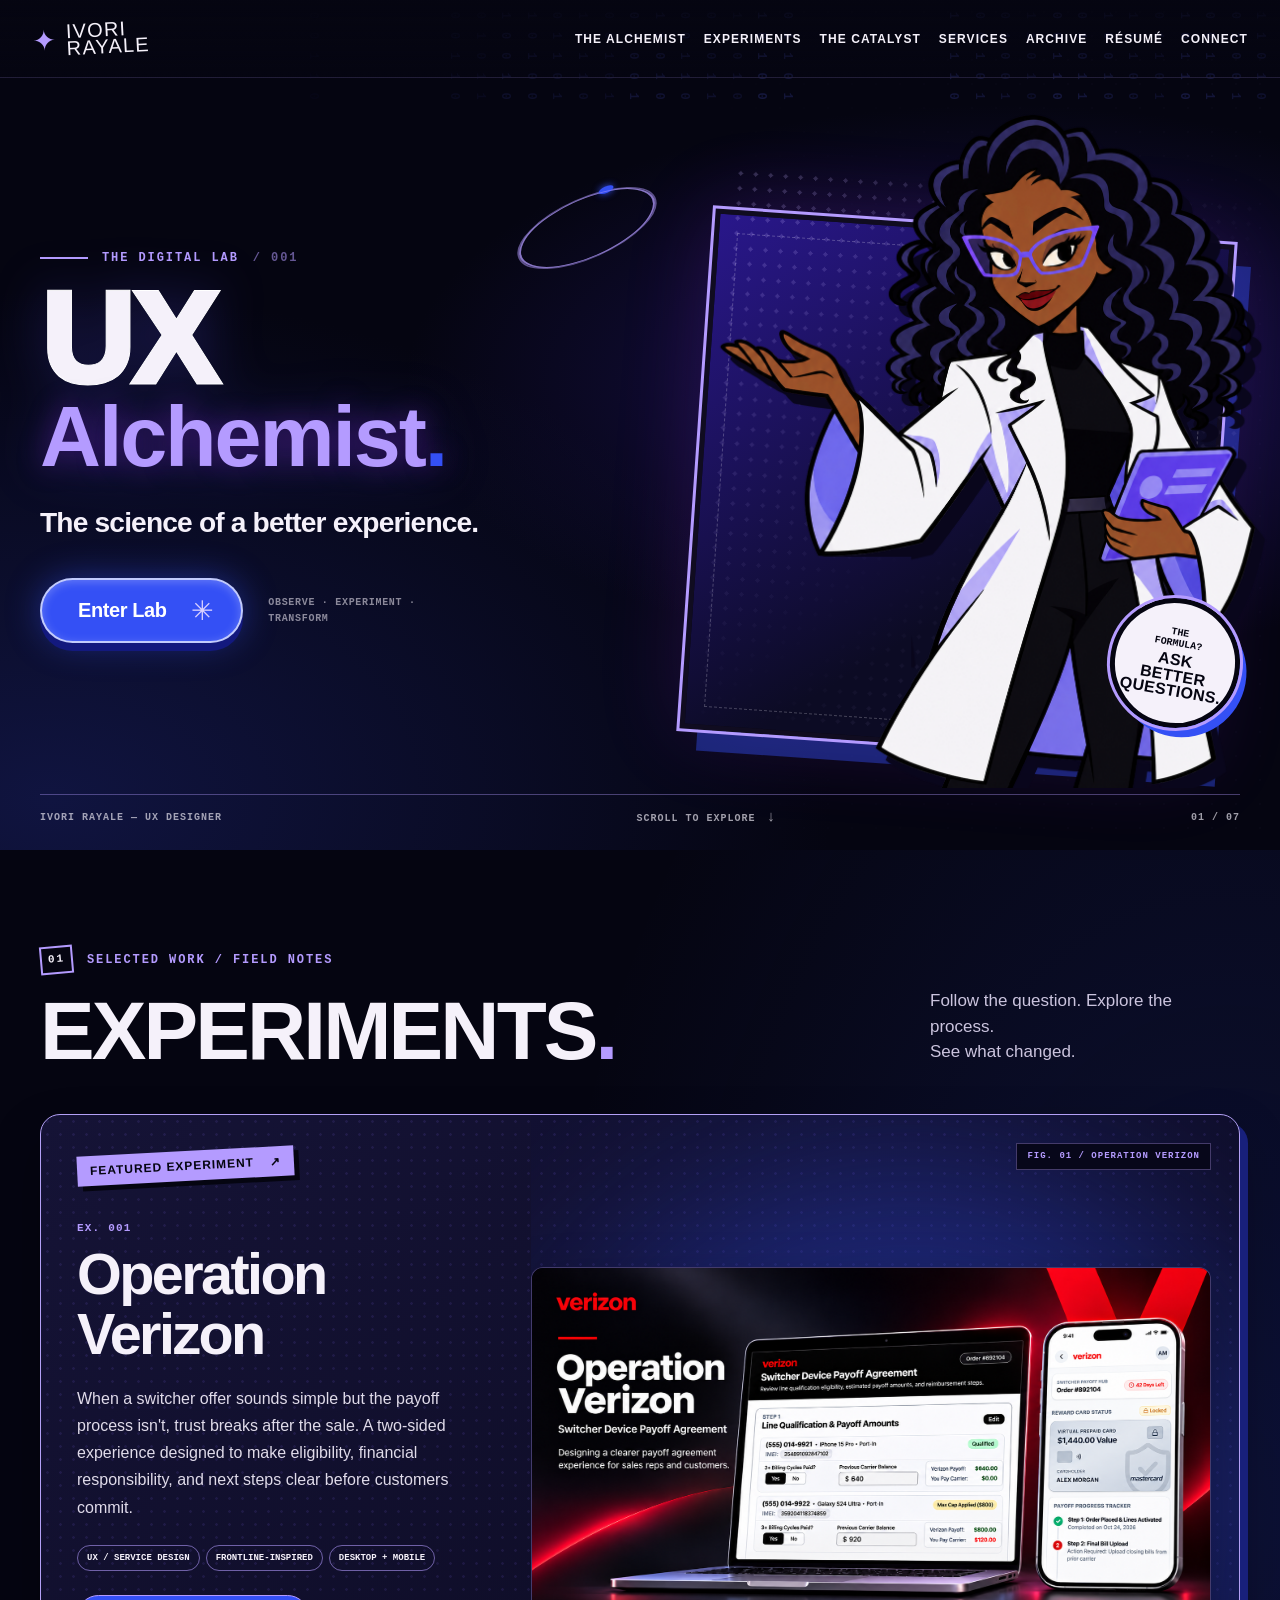
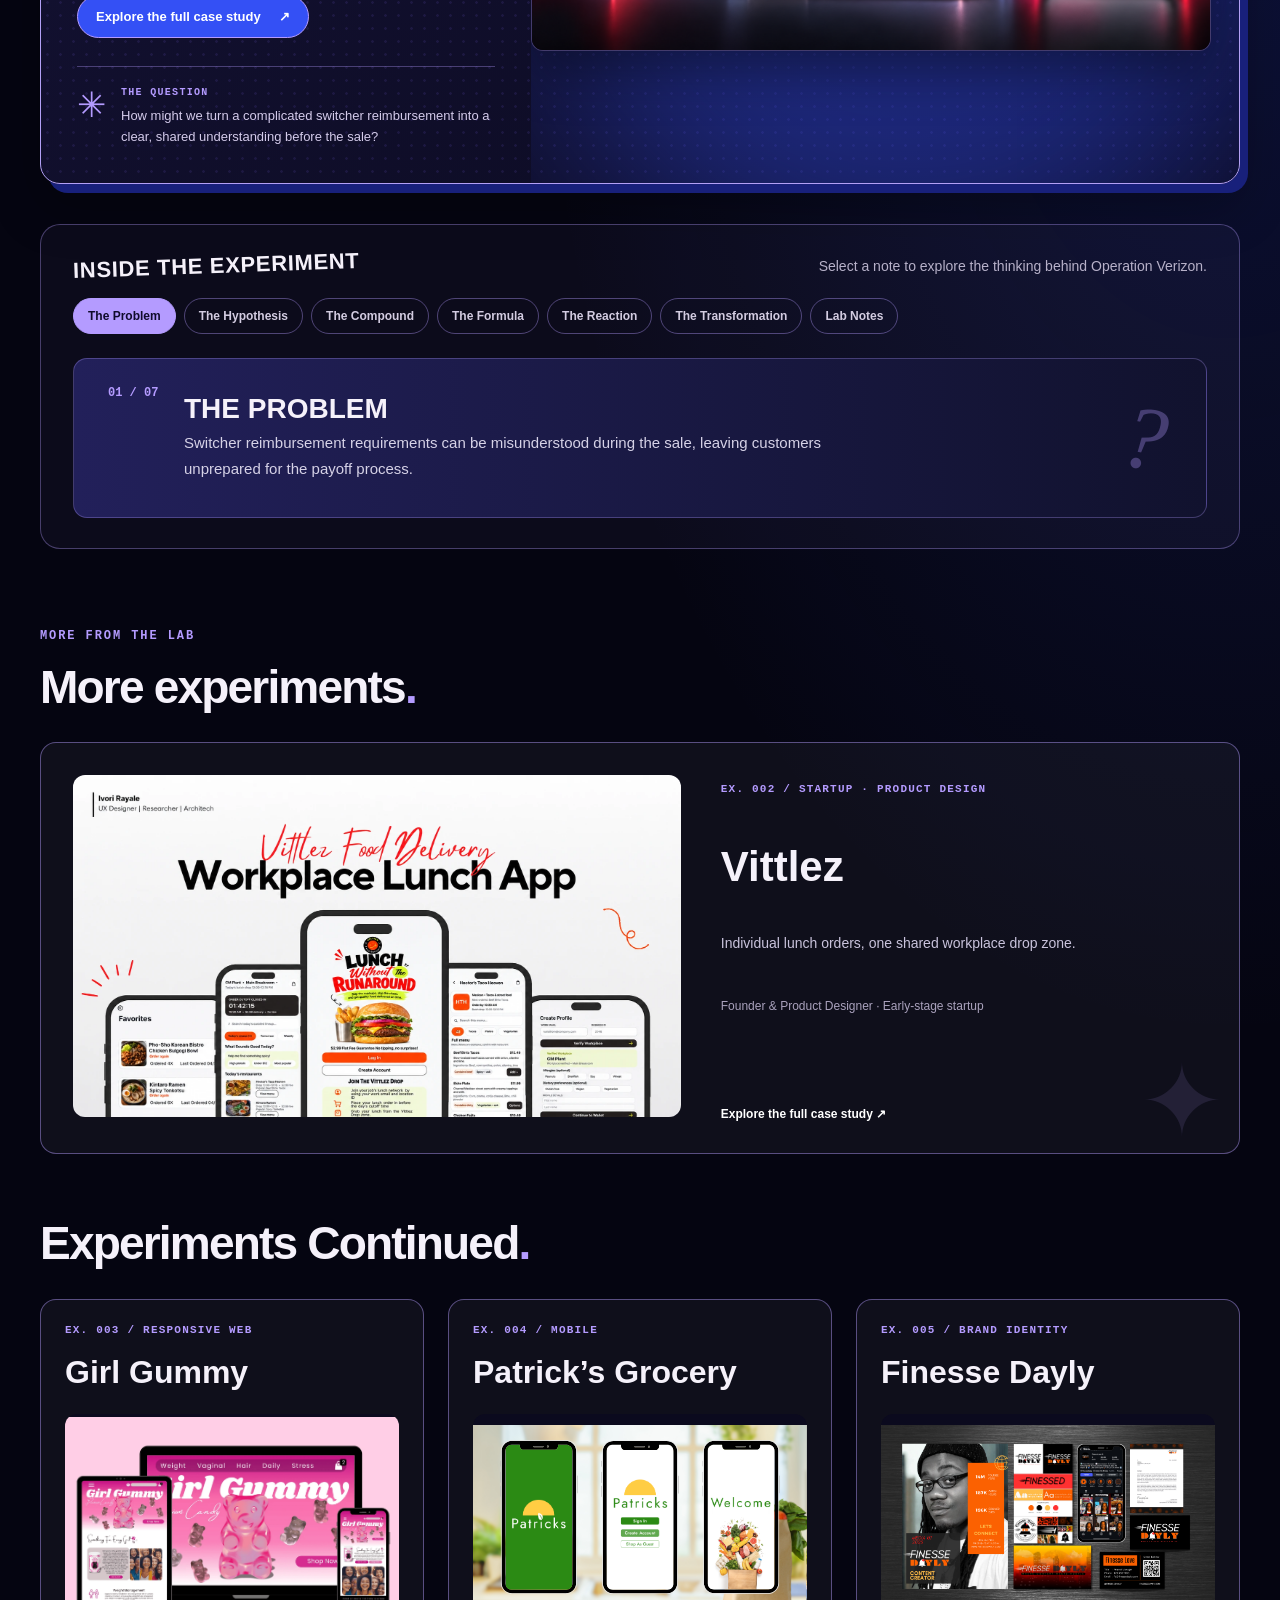
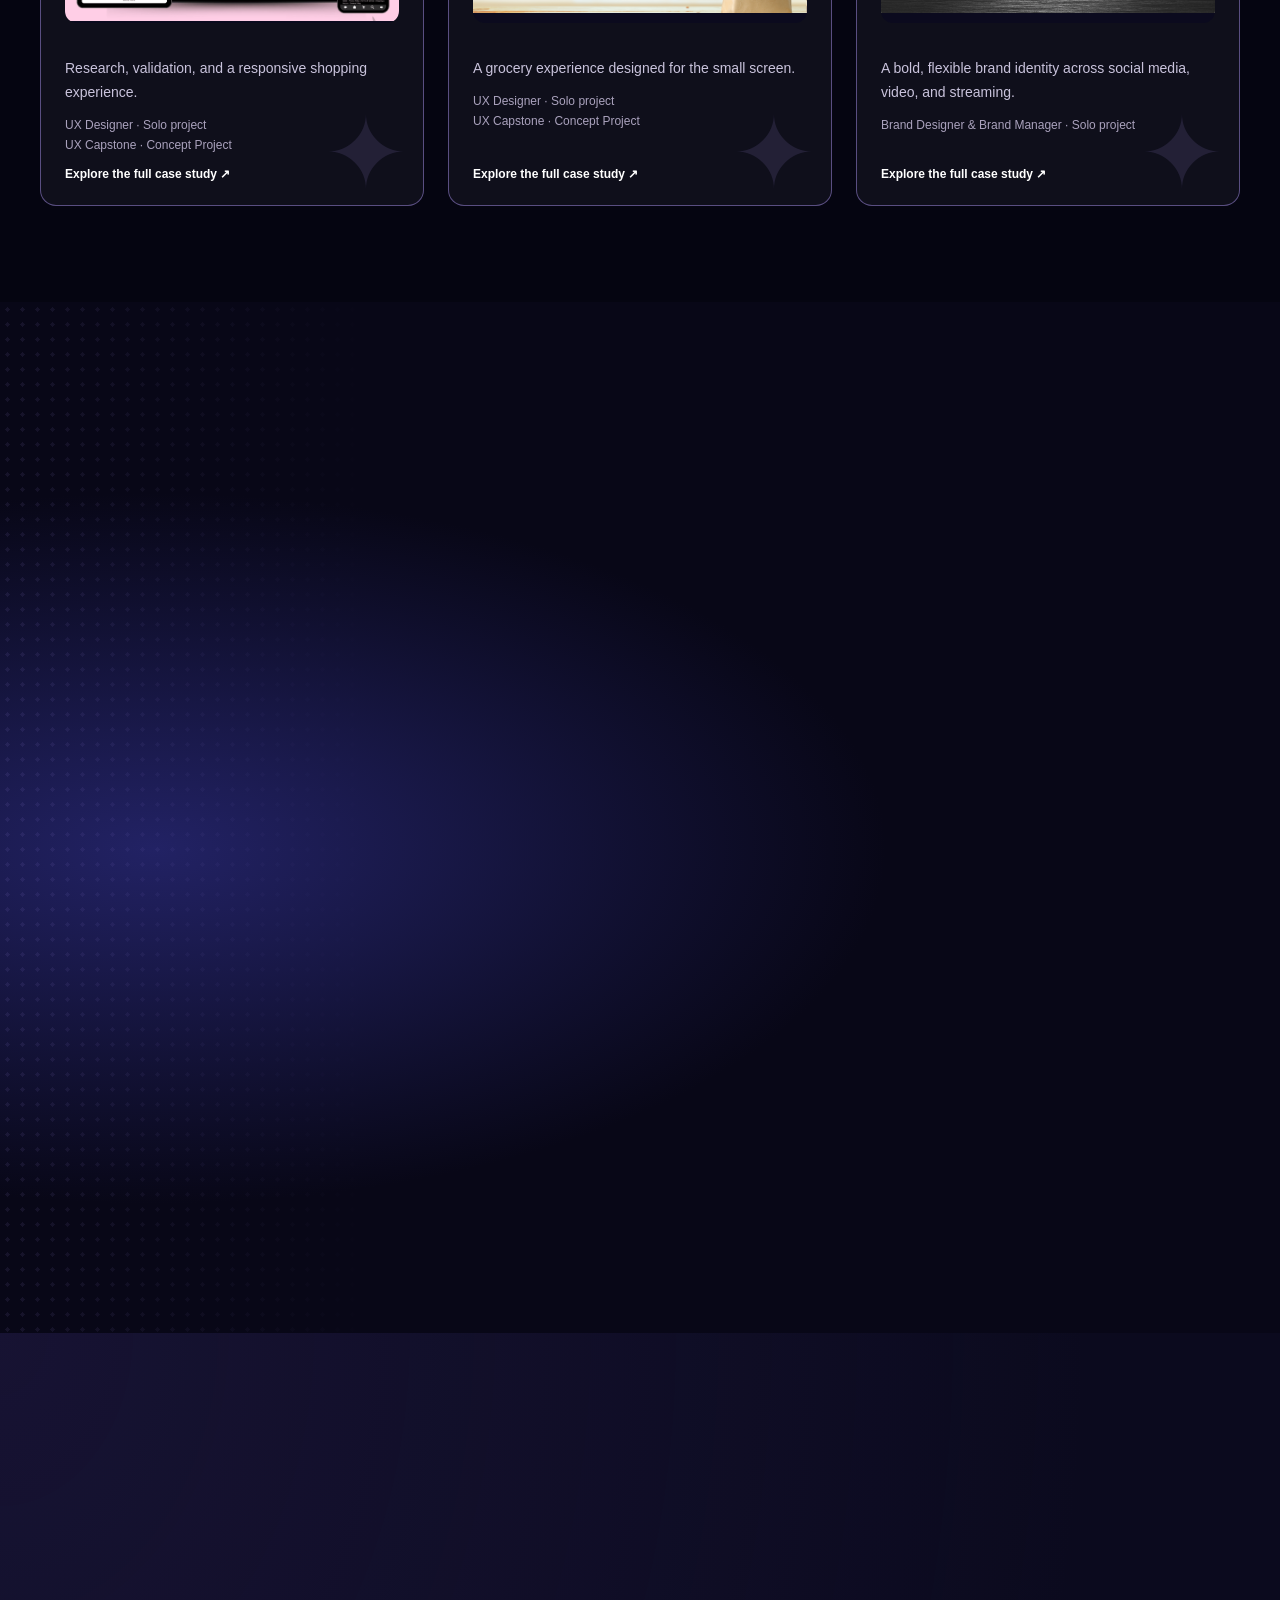
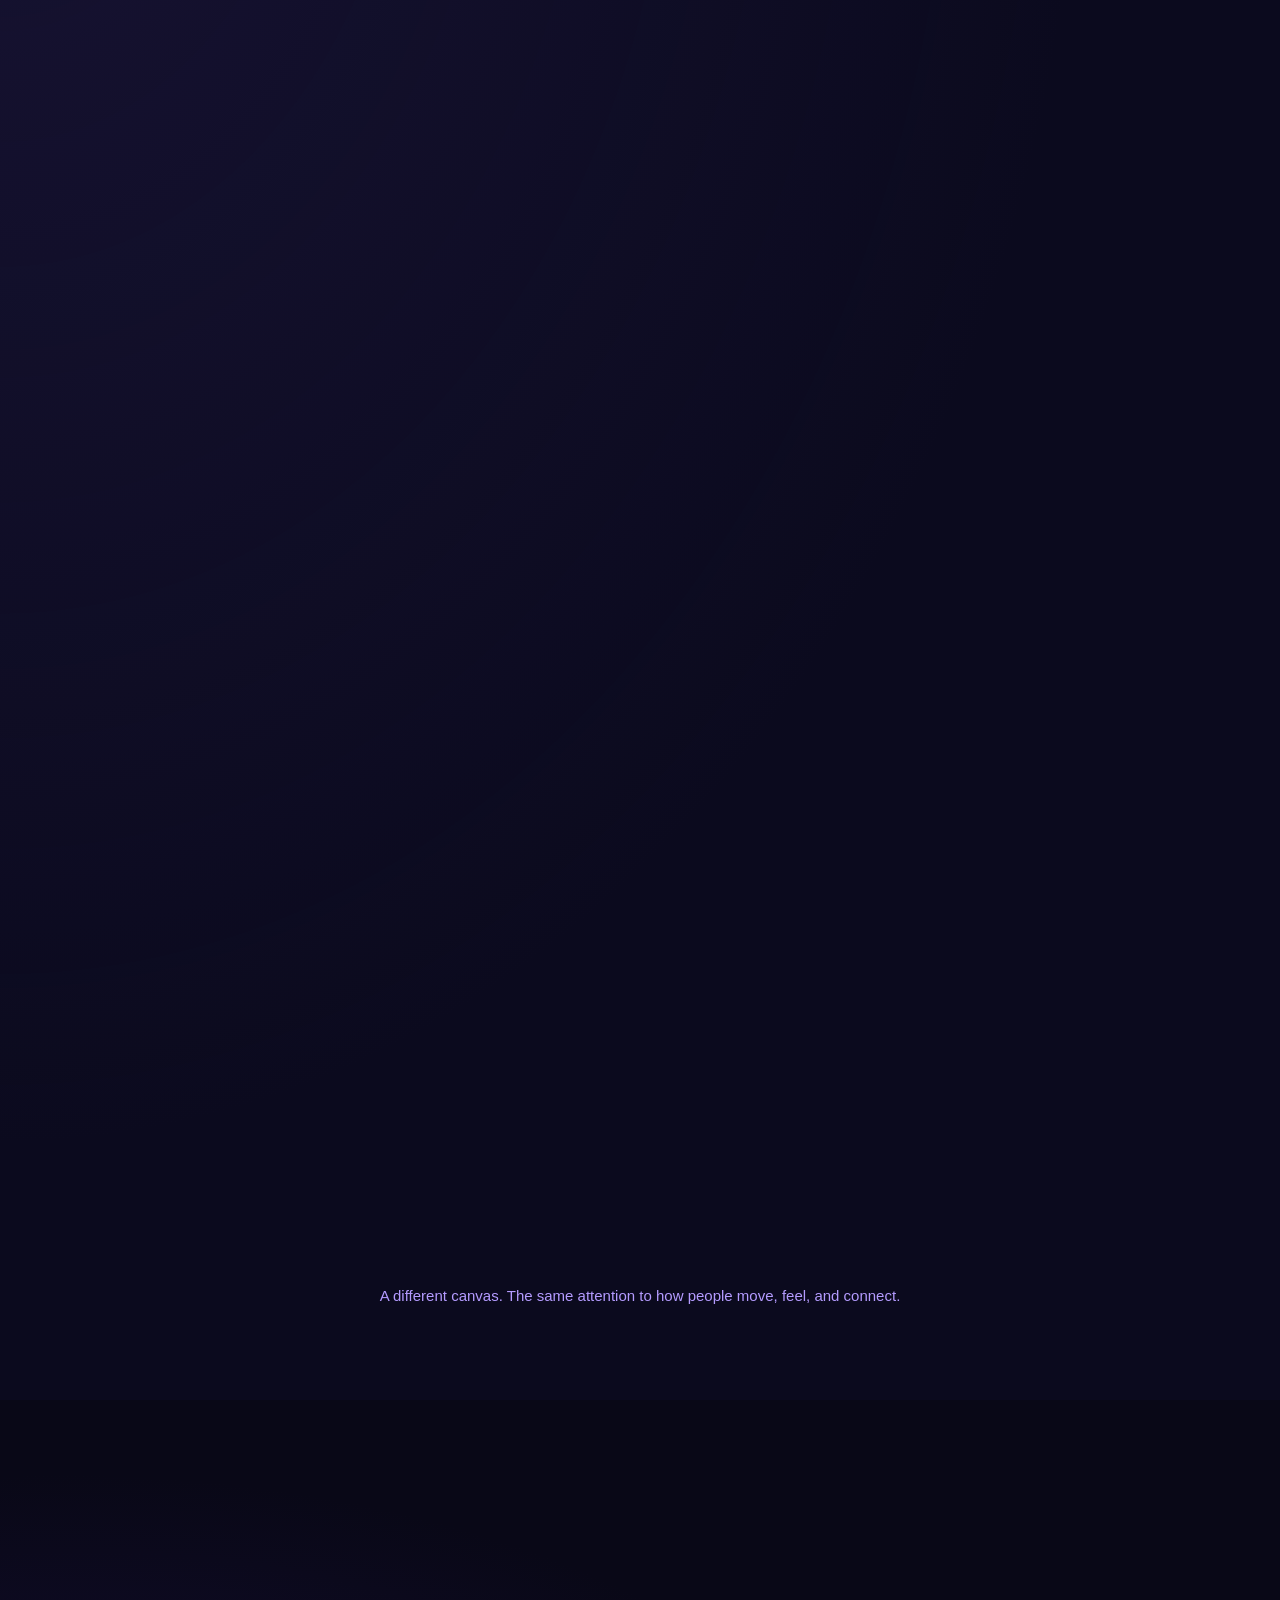
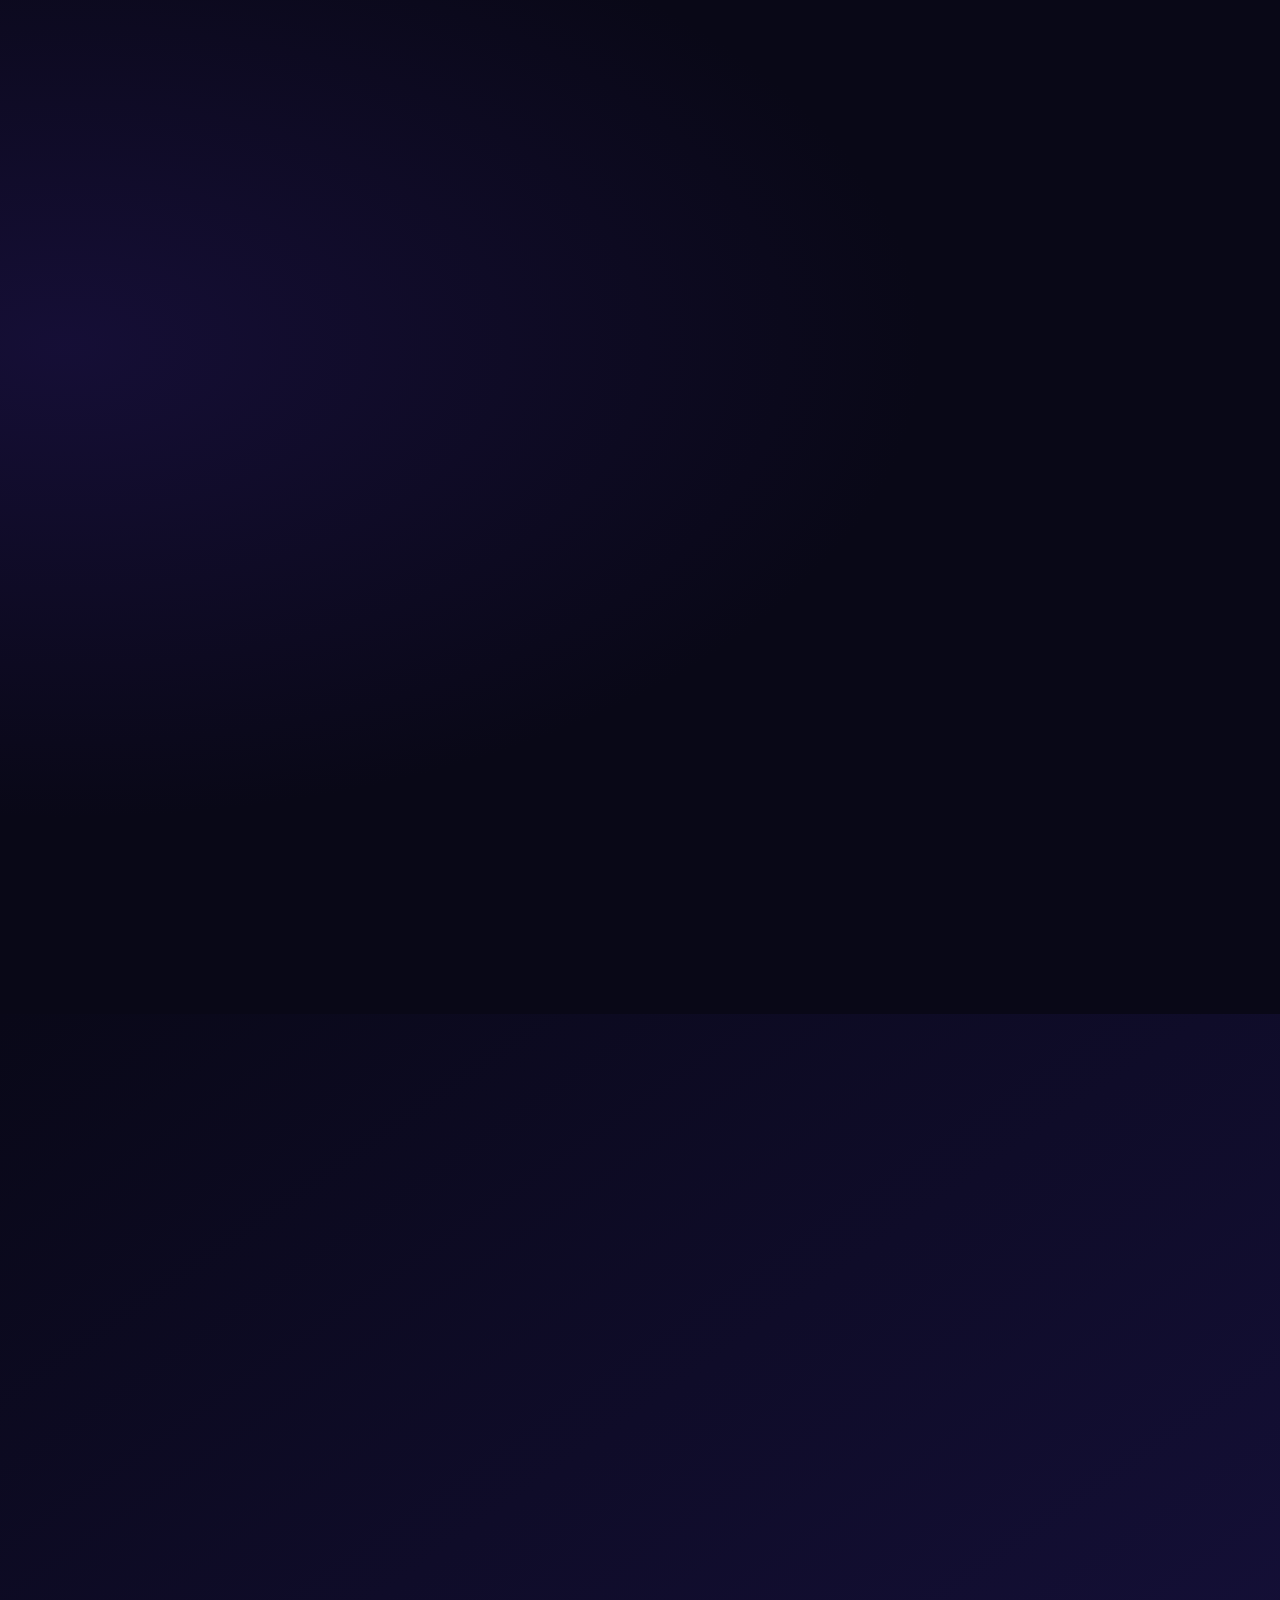
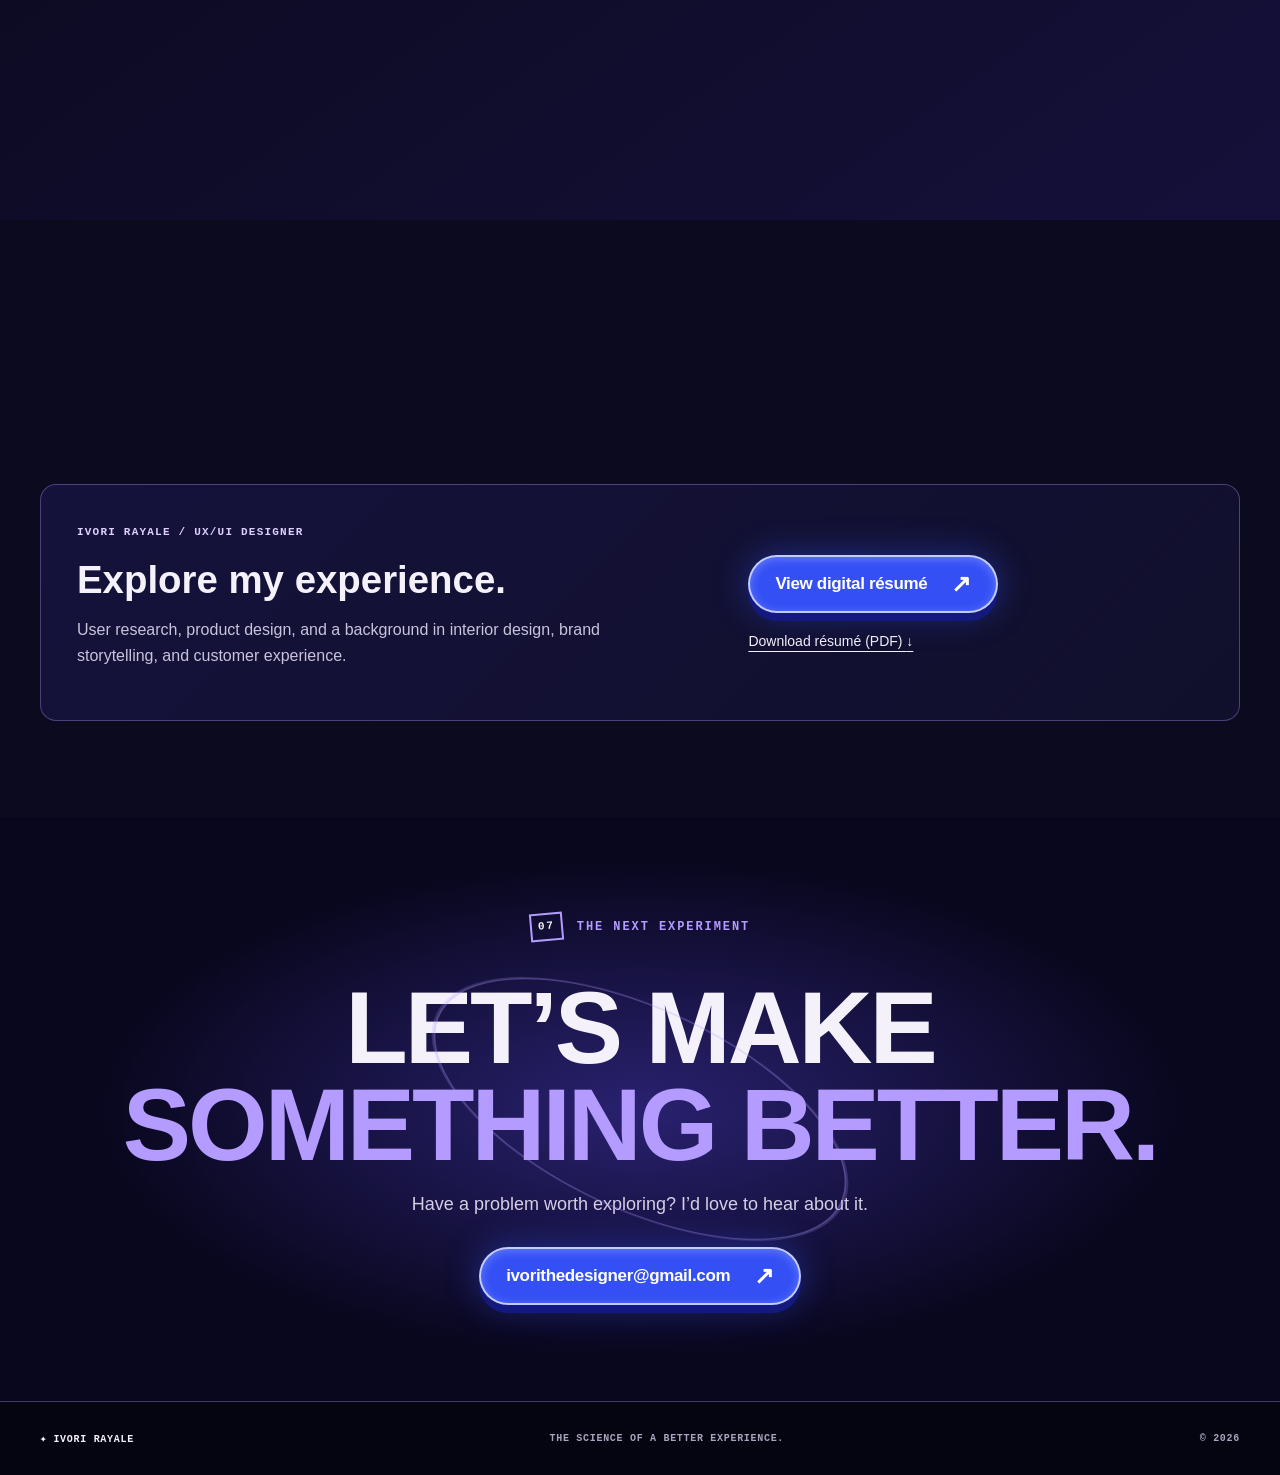
==== commit 67d6f47c: "Clarify Vittlez as an early-stage startup on index.html" ====
--- a/index.html
+++ b/index.html
@@ -72,7 +72,7 @@
         </div>
         <div class="stage-content" id="stage-content" role="tabpanel" aria-labelledby="tab-problem" tabindex="0"><span class="stage-index">01 / 07</span><div><h4>The Problem</h4><p>Switcher reimbursement requirements can be misunderstood during the sale, leaving customers unprepared for the payoff process.</p></div><span class="stage-doodle" aria-hidden="true">?</span></div>
       </div>
-      <div class="additional-experiments"><p class="section-kicker">MORE FROM THE LAB</p><h3 class="subsection-title">More experiments<span>.</span></h3><div class="archive-list reveal"><div><span>EX. 002 / PRODUCT DESIGN</span><h3><a href="vittlez.html">Vittlez</a></h3><a href="vittlez.html" aria-label="Explore Vittlez case study"><img src="assets/vittlez/cover-refined.webp" alt="Vittlez workplace delivery app cover" loading="lazy" style="width:100%;height:auto;border-radius:12px;margin:12px 0"></a><p>Individual lunch orders, one shared workplace drop zone.</p><p>Product Designer · Solo project</p><a class="case-study-link" href="vittlez.html">Explore the full case study ↗</a></div></div><h3 class="subsection-title">Experiments Continued<span>.</span></h3><div class="archive-list reveal"><div><span>EX. 003 / RESPONSIVE WEB</span><h3><a href="girl-gummy.html">Girl Gummy</a></h3><a href="girl-gummy.html" aria-label="Explore Girl Gummy case study"><img src="assets/girl-gummy/00.png" alt="Girl Gummy original portfolio cover" loading="lazy" style="width:100%;height:auto;border-radius:12px;margin:12px 0"></a><p>Research, validation, and a responsive shopping experience.</p><p>UX Designer · Solo project<br>UX Capstone · Concept Project</p><a class="case-study-link" href="girl-gummy.html">Explore the full case study ↗</a></div><div><span>EX. 004 / MOBILE</span><h3><a href="patricks.html">Patrick’s Grocery</a></h3><a href="patricks.html" aria-label="Explore Patrick’s Grocery case study"><img src="assets/patricks/00.svg" alt="Patrick’s Grocery original portfolio cover" loading="lazy" style="width:100%;height:auto;border-radius:12px;margin:12px 0"></a><p>A grocery experience designed for the small screen.</p><p>UX Designer · Solo project<br>UX Capstone · Concept Project</p><a class="case-study-link" href="patricks.html">Explore the full case study ↗</a></div><div><span>EX. 005 / BRAND IDENTITY</span><h3><a href="finesse-dayly.html">Finesse Dayly</a></h3><a href="finesse-dayly.html" aria-label="Explore Finesse Dayly branding project"><img src="assets/finesse-dayly/00.svg" alt="Finesse Dayly original brand identity cover" loading="lazy" style="width:100%;height:auto;border-radius:12px;margin:12px 0"></a><p>A bold, flexible brand identity across social media, video, and streaming.</p><p>Brand Designer &amp; Brand Manager · Solo project</p><a class="case-study-link" href="finesse-dayly.html">Explore the full case study ↗</a></div></div></div>
+      <div class="additional-experiments"><p class="section-kicker">MORE FROM THE LAB</p><h3 class="subsection-title">More experiments<span>.</span></h3><div class="archive-list reveal"><div><span>EX. 002 / STARTUP · PRODUCT DESIGN</span><h3><a href="vittlez.html">Vittlez</a></h3><a href="vittlez.html" aria-label="Explore Vittlez case study"><img src="assets/vittlez/cover-refined.webp" alt="Vittlez workplace delivery app cover" loading="lazy" style="width:100%;height:auto;border-radius:12px;margin:12px 0"></a><p>Individual lunch orders, one shared workplace drop zone.</p><p>Founder &amp; Product Designer · Early-stage startup</p><a class="case-study-link" href="vittlez.html">Explore the full case study ↗</a></div></div><h3 class="subsection-title">Experiments Continued<span>.</span></h3><div class="archive-list reveal"><div><span>EX. 003 / RESPONSIVE WEB</span><h3><a href="girl-gummy.html">Girl Gummy</a></h3><a href="girl-gummy.html" aria-label="Explore Girl Gummy case study"><img src="assets/girl-gummy/00.png" alt="Girl Gummy original portfolio cover" loading="lazy" style="width:100%;height:auto;border-radius:12px;margin:12px 0"></a><p>Research, validation, and a responsive shopping experience.</p><p>UX Designer · Solo project<br>UX Capstone · Concept Project</p><a class="case-study-link" href="girl-gummy.html">Explore the full case study ↗</a></div><div><span>EX. 004 / MOBILE</span><h3><a href="patricks.html">Patrick’s Grocery</a></h3><a href="patricks.html" aria-label="Explore Patrick’s Grocery case study"><img src="assets/patricks/00.svg" alt="Patrick’s Grocery original portfolio cover" loading="lazy" style="width:100%;height:auto;border-radius:12px;margin:12px 0"></a><p>A grocery experience designed for the small screen.</p><p>UX Designer · Solo project<br>UX Capstone · Concept Project</p><a class="case-study-link" href="patricks.html">Explore the full case study ↗</a></div><div><span>EX. 005 / BRAND IDENTITY</span><h3><a href="finesse-dayly.html">Finesse Dayly</a></h3><a href="finesse-dayly.html" aria-label="Explore Finesse Dayly branding project"><img src="assets/finesse-dayly/00.svg" alt="Finesse Dayly original brand identity cover" loading="lazy" style="width:100%;height:auto;border-radius:12px;margin:12px 0"></a><p>A bold, flexible brand identity across social media, video, and streaming.</p><p>Brand Designer &amp; Brand Manager · Solo project</p><a class="case-study-link" href="finesse-dayly.html">Explore the full case study ↗</a></div></div></div>
     </section>
 
     <section class="section alchemist" id="alchemist" aria-labelledby="alchemist-title">
--- a/styles.css
+++ b/styles.css
@@ -66,3 +66,69 @@
 #stage-content{height:auto;min-height:160px}
 #stage-content p{line-height:1.7;max-width:78ch}
 @media(max-width:760px){.featured-title h3{font-size:clamp(48px,12vw,74px)}}
+
+/* Desktop composition: readable copy, full-size project art, consistent gutters. */
+@media (min-width:761px){
+ .site-header{padding-inline:max(32px,calc((100vw - 1320px)/2));gap:24px}
+ .hero,.section{padding-inline:max(40px,calc((100vw - 1280px)/2))}
+ .hero{min-height:720px;height:min(850px,100svh);grid-template-columns:1.08fr 1fr;column-gap:24px;padding-top:116px}
+ .hero-ux{font-size:clamp(100px,10vw,154px)}
+ .hero-alchemist{font-size:clamp(58px,6.6vw,100px)}
+ .hero-tagline{font-size:clamp(22px,2.2vw,30px)}
+ .hero-visual{height:clamp(440px,55vw,620px)}
+ .hero-avatar{height:clamp(490px,59vw,680px)}
+ .hero-bottom{left:max(40px,calc((100vw - 1280px)/2));right:max(40px,calc((100vw - 1280px)/2))}
+ .section{padding-block:96px}
+ .section-heading h2,.alchemist h2{font-size:clamp(56px,6.4vw,88px)}
+ .featured-card{grid-template-columns:minmax(0,.9fr) minmax(0,1.3fr);min-height:0;border-width:1px;border-radius:20px;box-shadow:8px 9px 0 #18207b,0 24px 50px #0004}
+ .featured-copy{padding:36px;min-width:0}
+ .featured-title{margin-top:36px}
+ .featured-title h3{font-size:clamp(40px,4.5vw,62px);line-height:1.04;letter-spacing:-.045em;margin:10px 0 20px}
+ .featured-copy>p{font-size:16px;line-height:1.7;margin-bottom:24px;max-width:46ch}
+ .featured-copy .tag-row{gap:6px}
+ .featured-copy .tag-row span{font-size:9px;padding:7px 9px}
+ .featured-copy .case-study-link{font-size:13px;padding:13px 18px;margin-top:24px}
+ .experiment-prompt{margin-top:28px;padding-top:20px;font-size:13px;line-height:1.6}
+ .featured-art{padding:68px 28px 48px 0;min-width:0;justify-content:center}
+ .featured-art .verizon-feature-cover{width:100%;flex:0 0 100%;position:relative;z-index:1;border:1px solid #b49bff55;box-shadow:0 20px 50px #0006;border-radius:12px}
+ .featured-art .verizon-feature-cover img{width:100%;height:auto}
+ .art-caption{top:28px;right:28px;font-size:9px}
+ .process-panel{margin-top:40px}
+ .stage-content{grid-template-columns:56px minmax(0,1fr) 56px}
+ .additional-experiments{margin-top:80px}
+ .additional-experiments>.archive-list{grid-template-columns:repeat(3,minmax(0,1fr));gap:24px}
+ .additional-experiments>.archive-list>div{padding:24px;border-width:1px;border-radius:16px;display:flex;flex-direction:column;min-width:0}
+ .additional-experiments>.archive-list h3{font-family:Arial,sans-serif;font-size:clamp(26px,2.5vw,36px);font-weight:800;line-height:1.1;margin:18px 0 12px}
+ .additional-experiments>.archive-list p{font-size:14px;line-height:1.7}
+ .additional-experiments>.archive-list p+p{margin-top:10px;font-size:12px;color:#aaa2bd}
+ .additional-experiments>.archive-list .case-study-link{align-self:flex-start;margin-top:auto;padding:12px 0 0;border:0;background:none;border-radius:0;font-size:12px;box-shadow:none}
+ .additional-experiments>.archive-list>div>a:has(img){display:block;margin-bottom:18px}
+ .additional-experiments>.archive-list>div>a img{aspect-ratio:16/10;object-fit:contain;background:#0b0a1e}
+ .additional-experiments>.archive-list:first-of-type{grid-template-columns:1fr;margin-bottom:64px}
+ .additional-experiments>.archive-list:first-of-type>div{display:grid;grid-template-columns:minmax(0,1.25fr) minmax(0,1fr);column-gap:40px;padding:32px;align-items:start}
+ .additional-experiments>.archive-list:first-of-type>div>span{grid-column:2;grid-row:1;margin-top:8px}
+ .additional-experiments>.archive-list:first-of-type h3{grid-column:2;grid-row:2;font-size:42px}
+ .additional-experiments>.archive-list:first-of-type>div>a:has(img){grid-column:1;grid-row:1/6;margin:0;align-self:center}
+ .additional-experiments>.archive-list:first-of-type>div>a img{margin:0!important;aspect-ratio:16/9}
+ .additional-experiments>.archive-list:first-of-type p{grid-column:2}
+ .additional-experiments>.archive-list:first-of-type .case-study-link{grid-column:2;margin-top:20px;align-self:end}
+ .subsection-title{font-family:Arial,sans-serif;font-size:clamp(32px,3.6vw,48px);letter-spacing:-.04em}
+ .alchemist{grid-template-columns:minmax(0,.85fr) minmax(0,1.15fr);gap:70px}
+ .about-frame{height:580px;max-width:420px;margin:auto}
+ .alchemist-copy{min-width:0}
+ .about-lead{font-size:27px;line-height:1.4}
+ .catalyst-narrative{gap:60px}
+ .reading-cover{height:300px}
+ footer{padding-inline:max(40px,calc((100vw - 1280px)/2))}
+}
+@media(min-width:761px) and (max-width:1000px){
+ .site-header{padding-inline:24px;gap:16px}
+ .nav{gap:12px}.nav a{font-size:10px;letter-spacing:.03em}
+ .hero,.section{padding-inline:32px}
+ .featured-copy{padding:28px}
+ .featured-art{padding:60px 20px 40px 0}
+ .featured-title h3{font-size:40px}
+ .additional-experiments>.archive-list{grid-template-columns:repeat(2,minmax(0,1fr))}
+ .additional-experiments>.archive-list:first-of-type>div{column-gap:28px;padding:24px}
+ .alchemist{gap:40px}.about-frame{height:520px}
+}
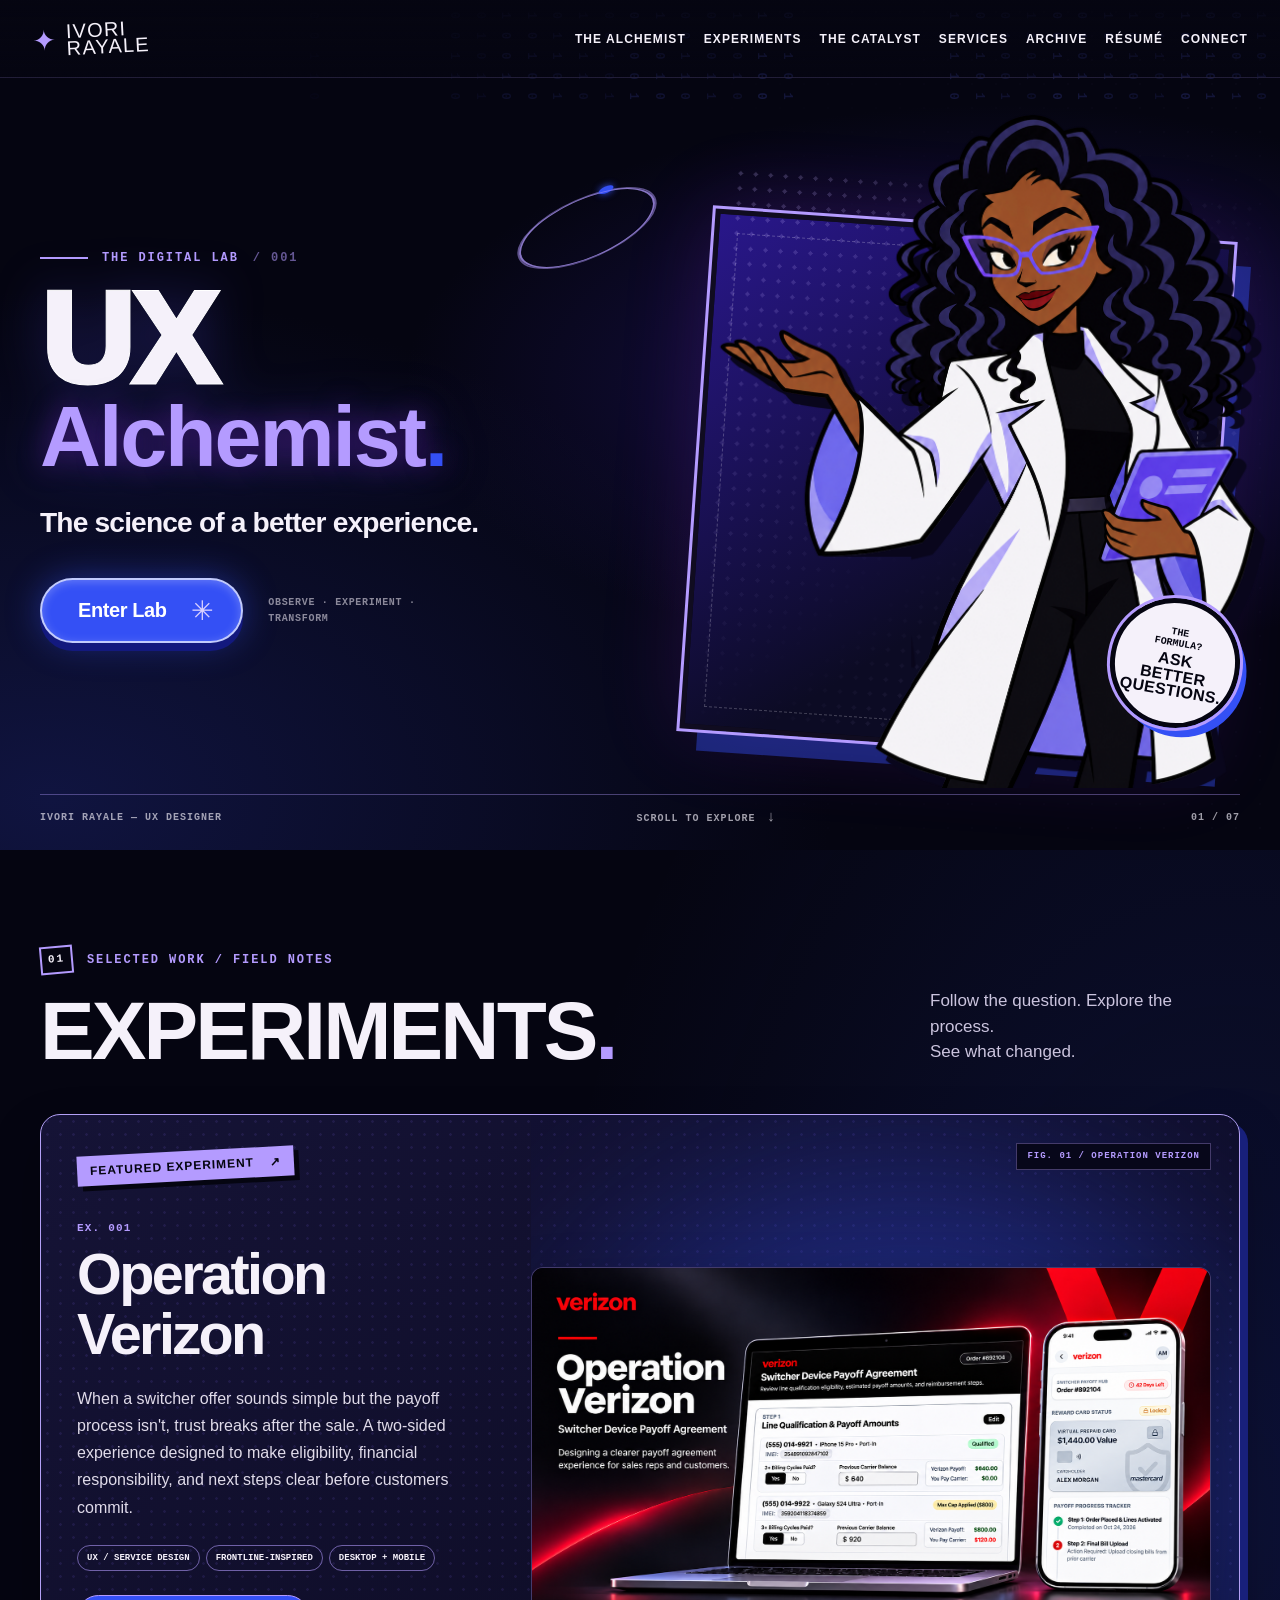
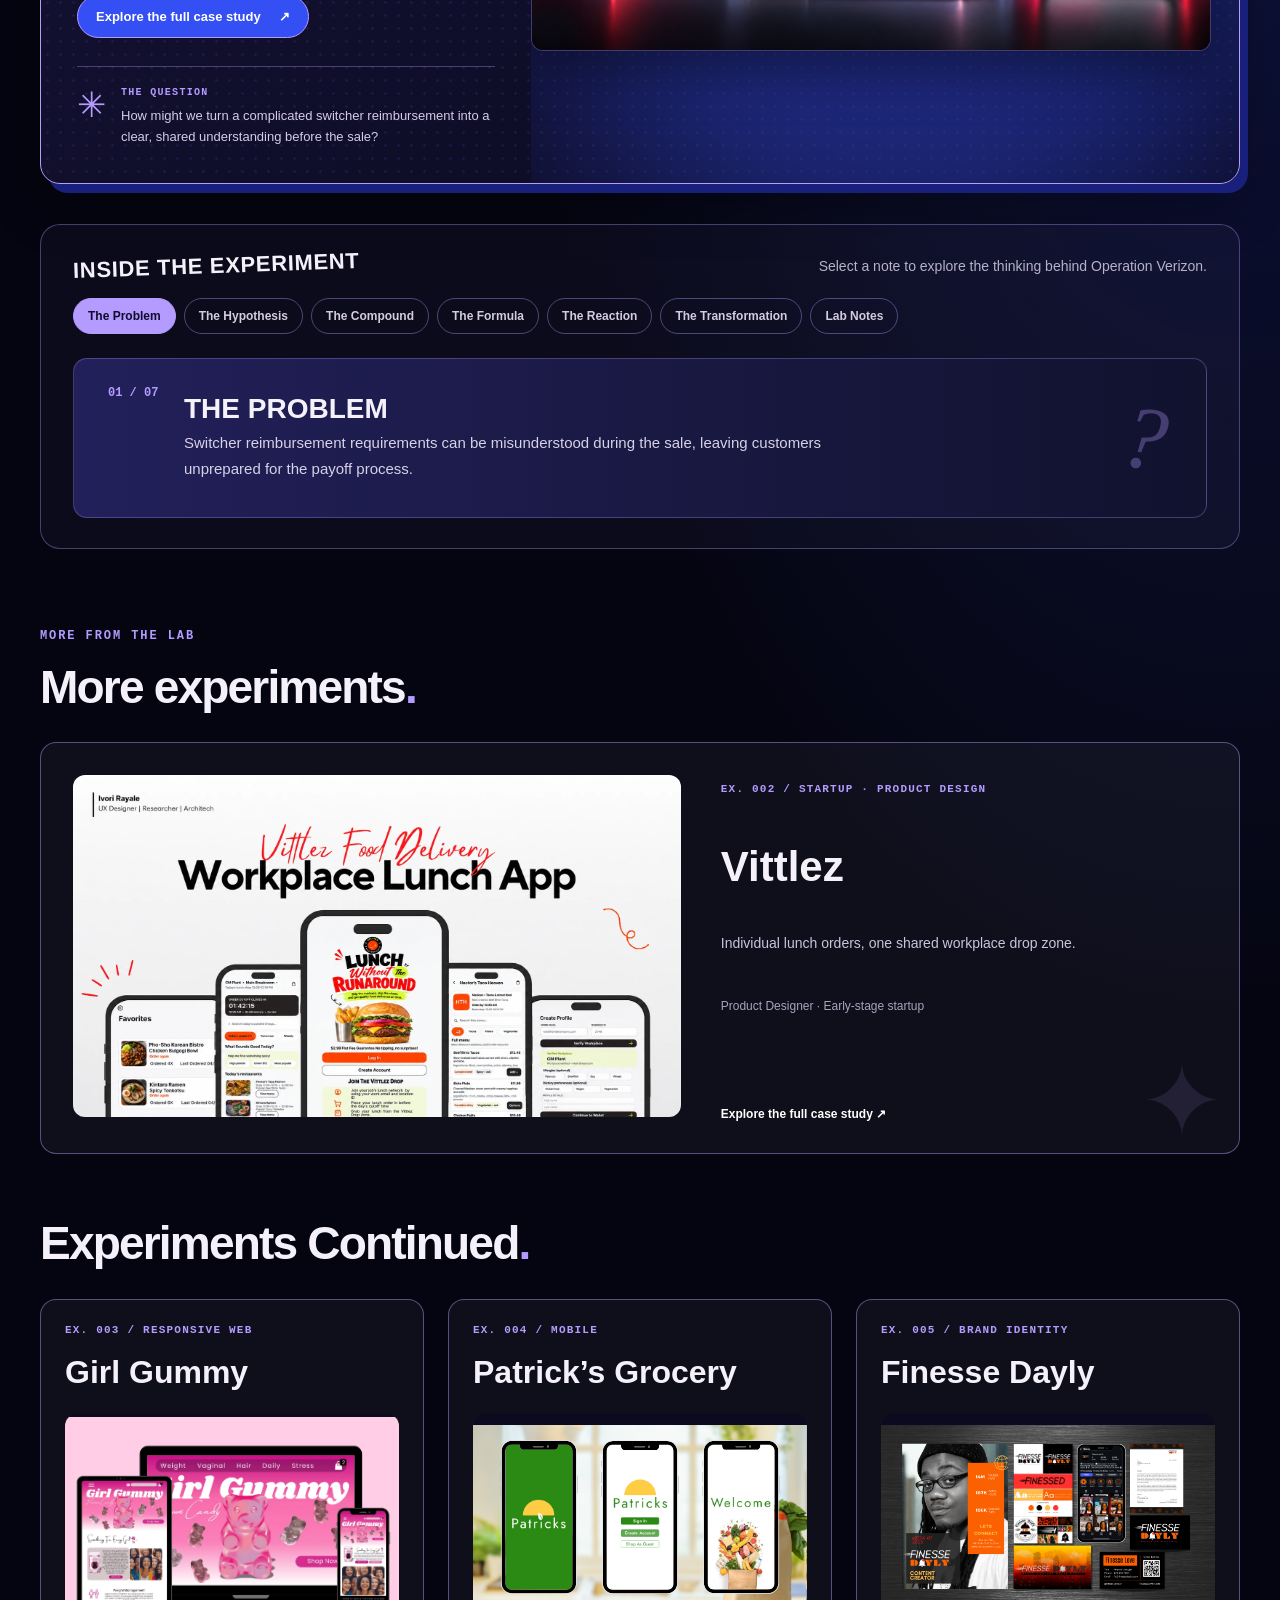
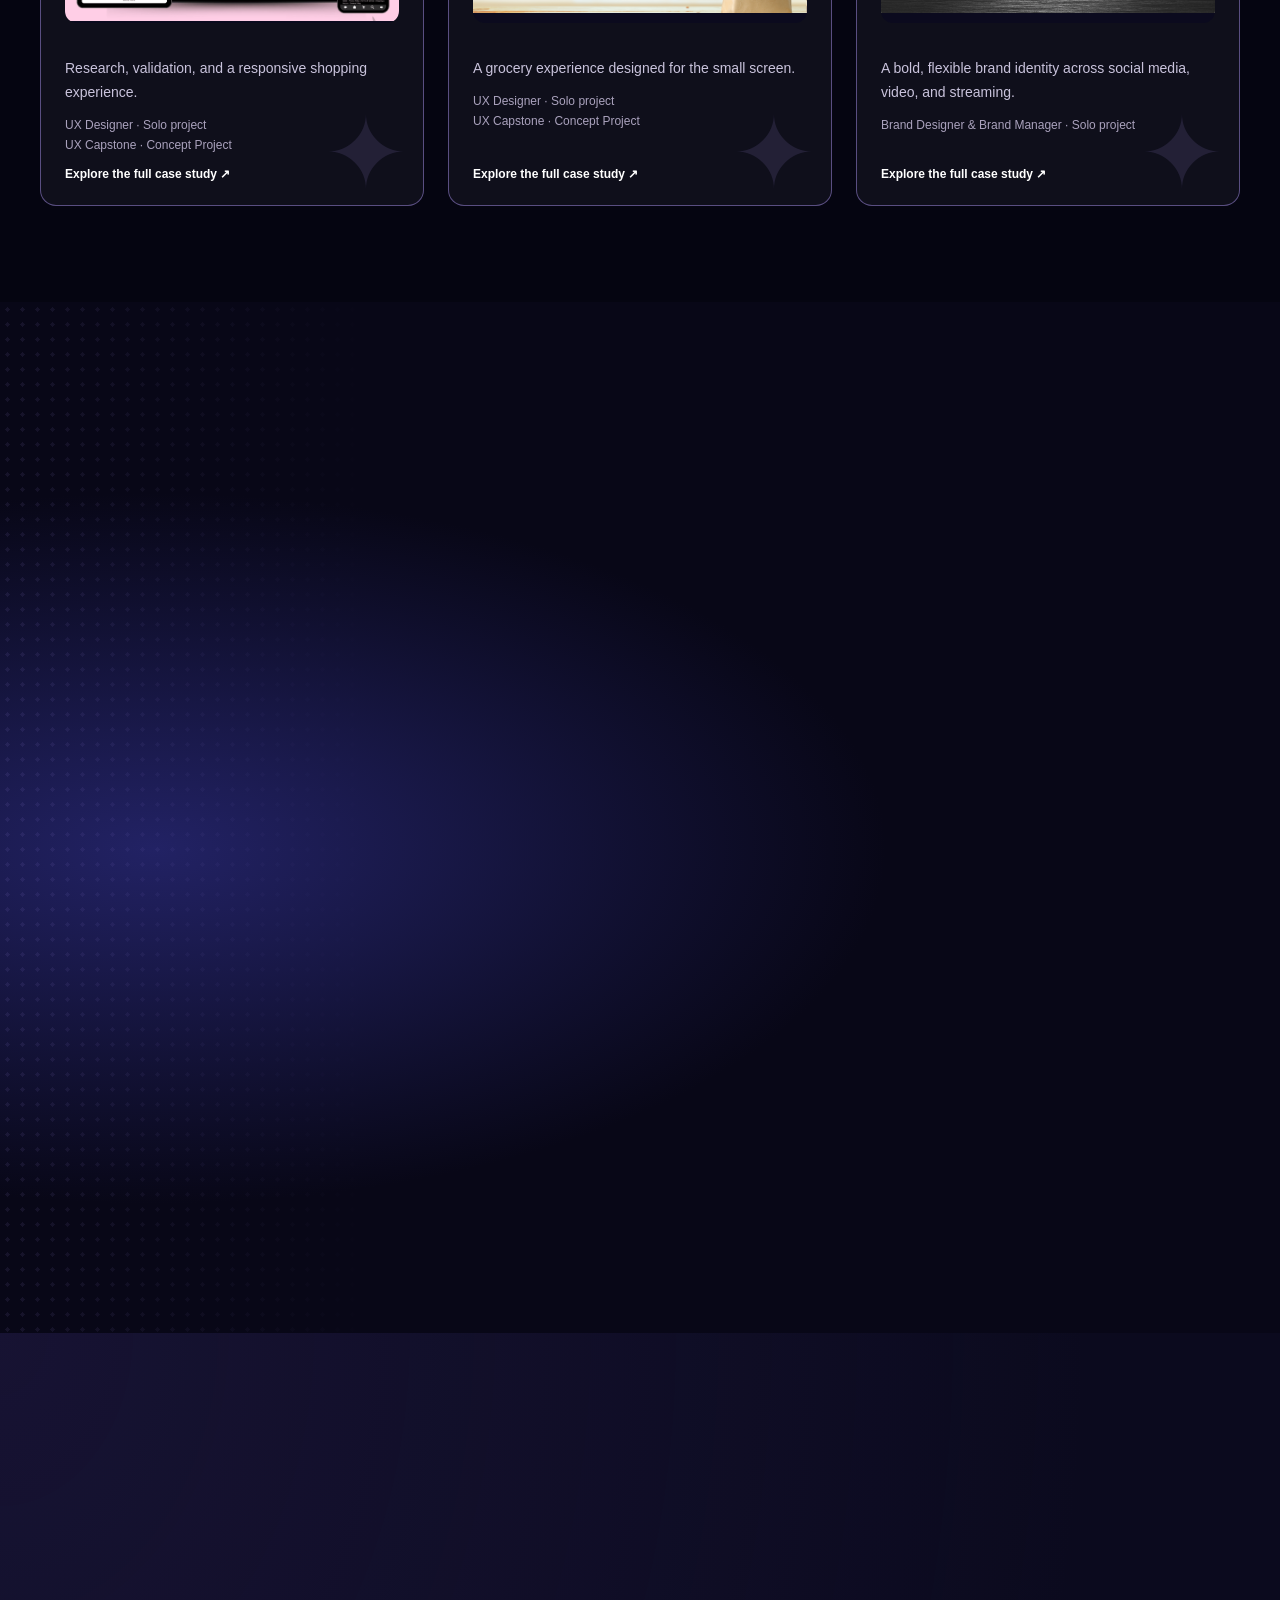
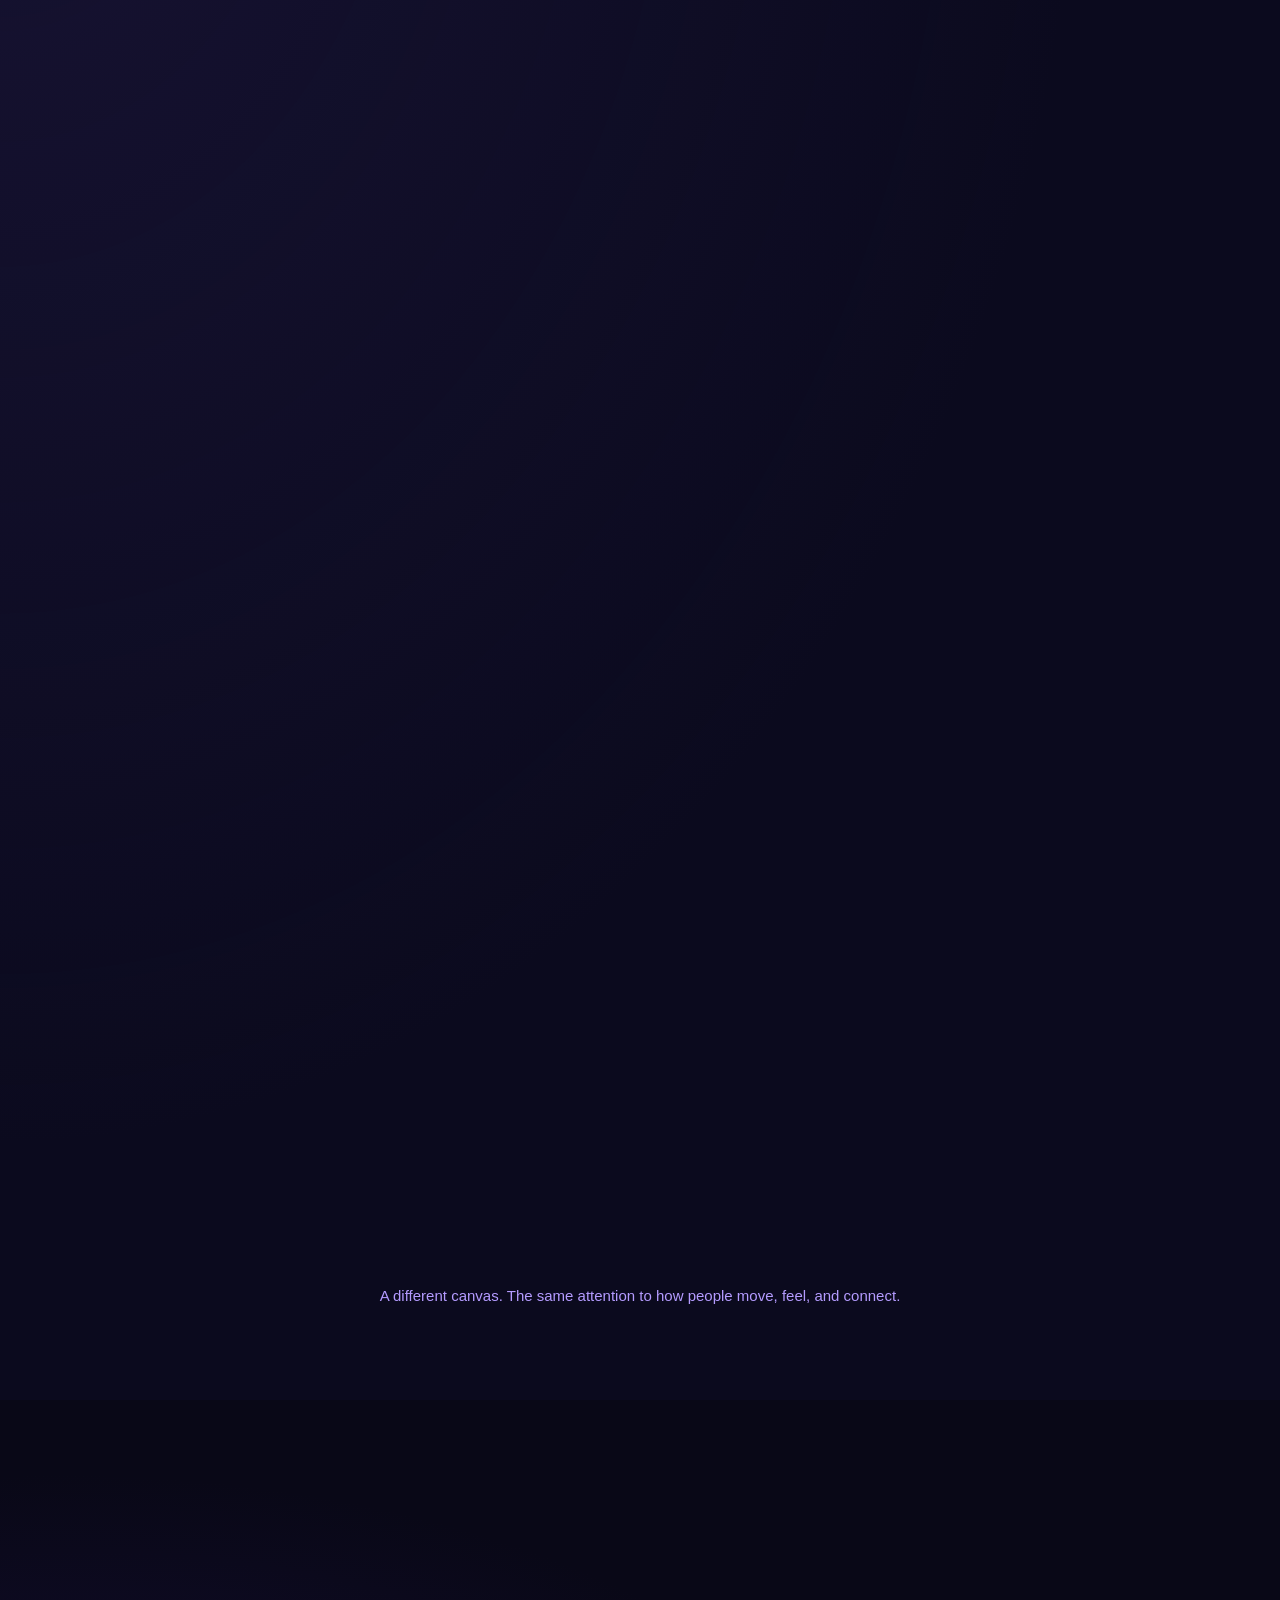
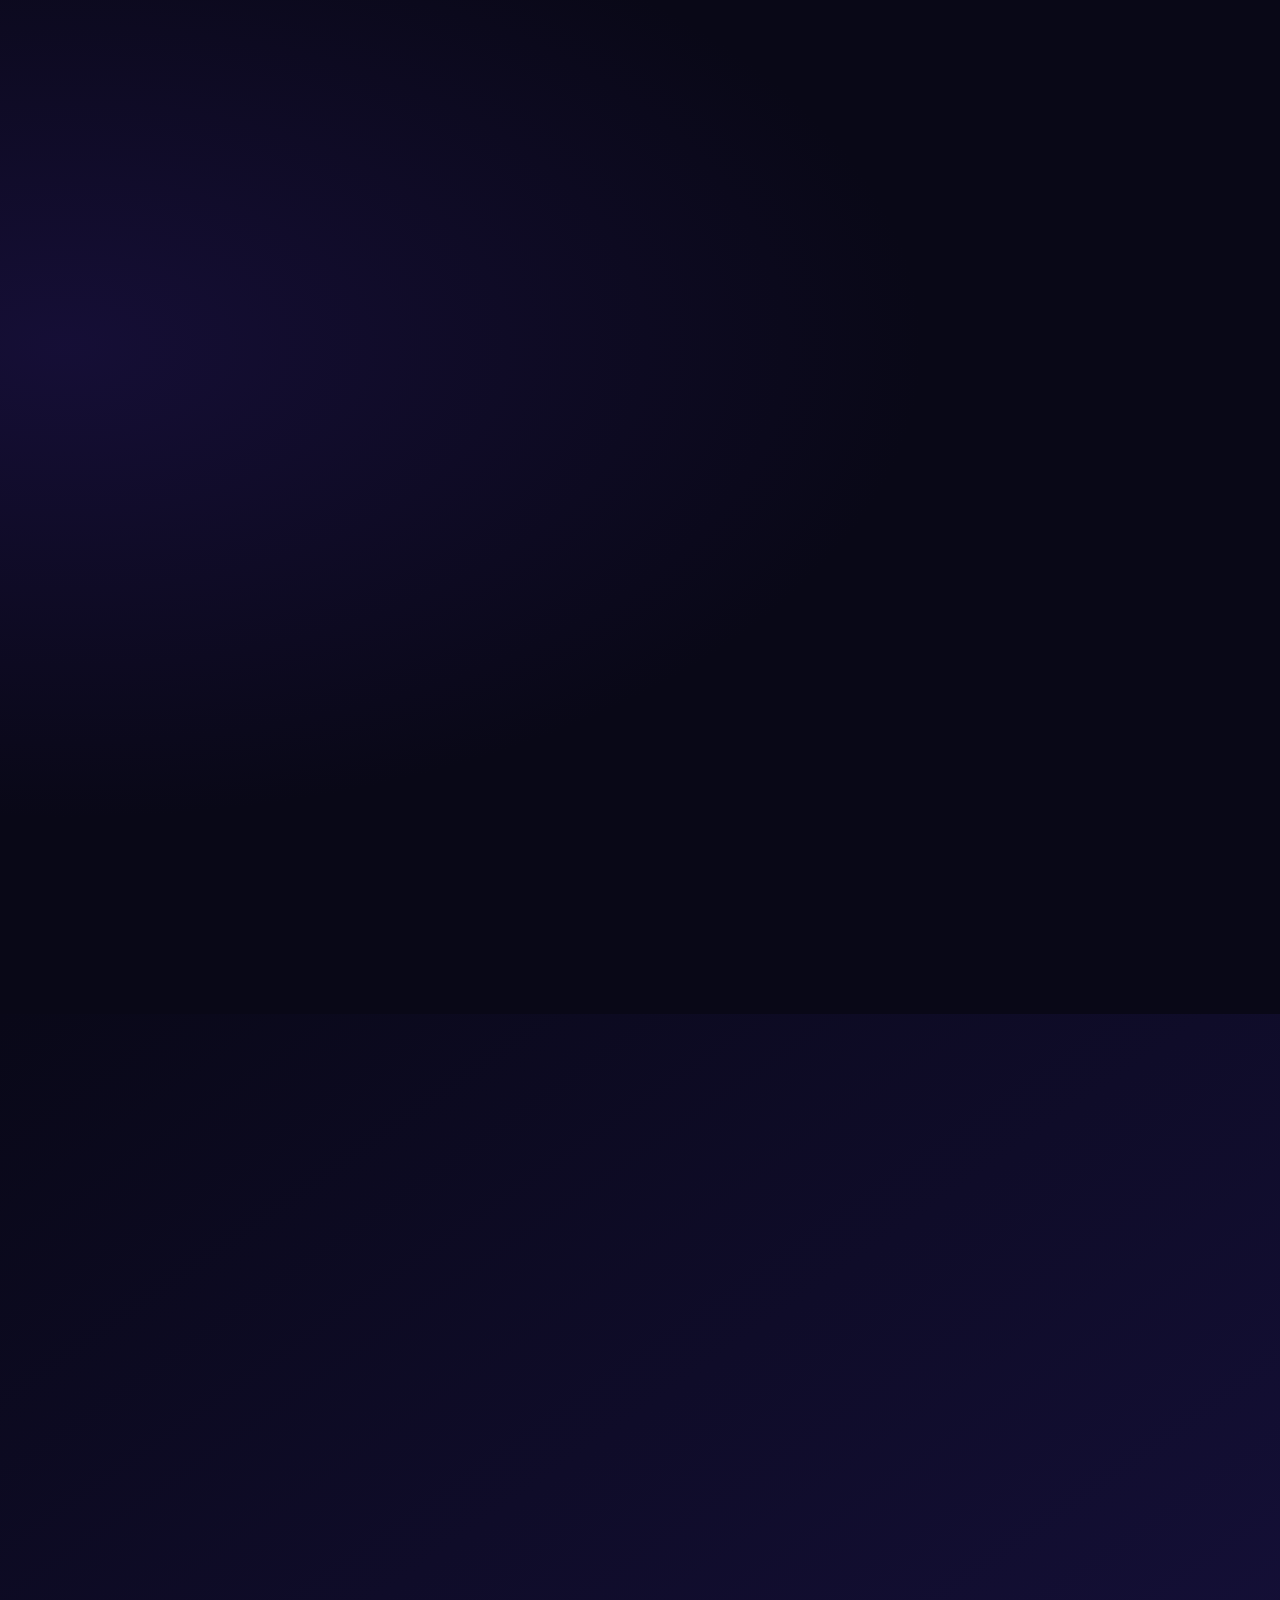
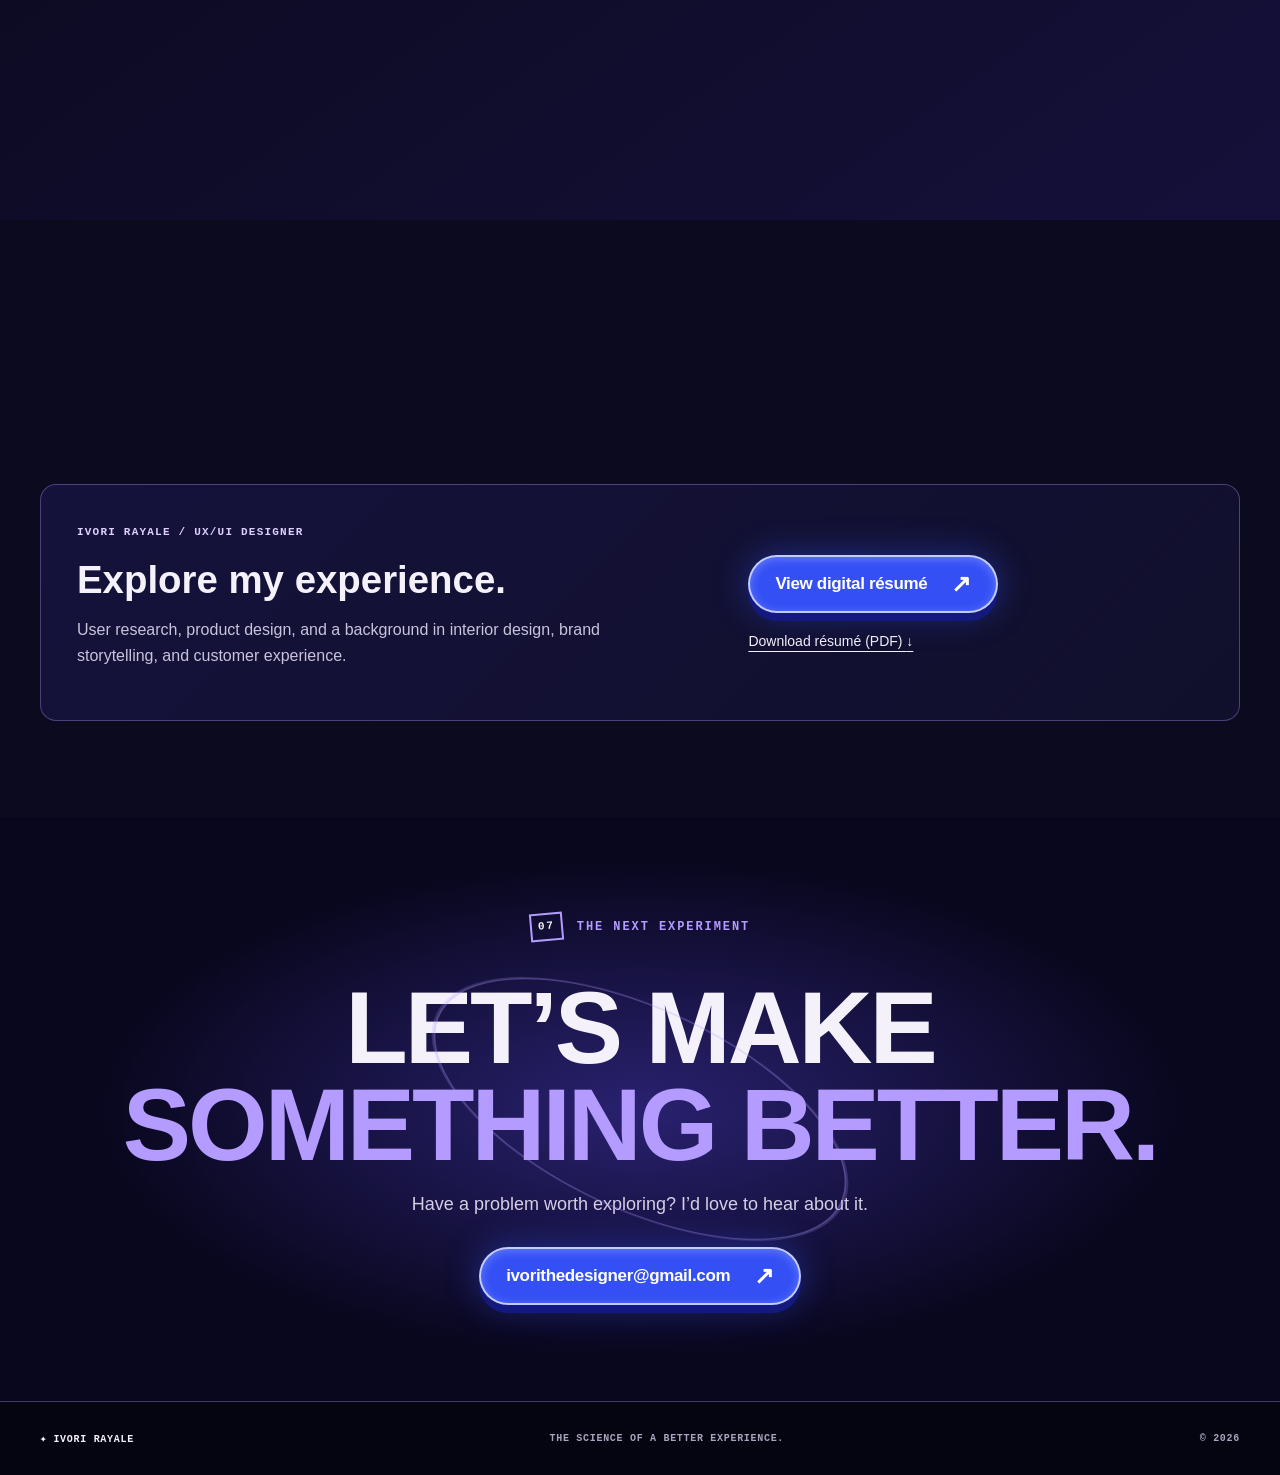
==== commit 789ca72c: "Keep Vittlez startup positioning without founder attribution" ====
--- a/index.html
+++ b/index.html
@@ -72,7 +72,7 @@
         </div>
         <div class="stage-content" id="stage-content" role="tabpanel" aria-labelledby="tab-problem" tabindex="0"><span class="stage-index">01 / 07</span><div><h4>The Problem</h4><p>Switcher reimbursement requirements can be misunderstood during the sale, leaving customers unprepared for the payoff process.</p></div><span class="stage-doodle" aria-hidden="true">?</span></div>
       </div>
-      <div class="additional-experiments"><p class="section-kicker">MORE FROM THE LAB</p><h3 class="subsection-title">More experiments<span>.</span></h3><div class="archive-list reveal"><div><span>EX. 002 / STARTUP · PRODUCT DESIGN</span><h3><a href="vittlez.html">Vittlez</a></h3><a href="vittlez.html" aria-label="Explore Vittlez case study"><img src="assets/vittlez/cover-refined.webp" alt="Vittlez workplace delivery app cover" loading="lazy" style="width:100%;height:auto;border-radius:12px;margin:12px 0"></a><p>Individual lunch orders, one shared workplace drop zone.</p><p>Founder &amp; Product Designer · Early-stage startup</p><a class="case-study-link" href="vittlez.html">Explore the full case study ↗</a></div></div><h3 class="subsection-title">Experiments Continued<span>.</span></h3><div class="archive-list reveal"><div><span>EX. 003 / RESPONSIVE WEB</span><h3><a href="girl-gummy.html">Girl Gummy</a></h3><a href="girl-gummy.html" aria-label="Explore Girl Gummy case study"><img src="assets/girl-gummy/00.png" alt="Girl Gummy original portfolio cover" loading="lazy" style="width:100%;height:auto;border-radius:12px;margin:12px 0"></a><p>Research, validation, and a responsive shopping experience.</p><p>UX Designer · Solo project<br>UX Capstone · Concept Project</p><a class="case-study-link" href="girl-gummy.html">Explore the full case study ↗</a></div><div><span>EX. 004 / MOBILE</span><h3><a href="patricks.html">Patrick’s Grocery</a></h3><a href="patricks.html" aria-label="Explore Patrick’s Grocery case study"><img src="assets/patricks/00.svg" alt="Patrick’s Grocery original portfolio cover" loading="lazy" style="width:100%;height:auto;border-radius:12px;margin:12px 0"></a><p>A grocery experience designed for the small screen.</p><p>UX Designer · Solo project<br>UX Capstone · Concept Project</p><a class="case-study-link" href="patricks.html">Explore the full case study ↗</a></div><div><span>EX. 005 / BRAND IDENTITY</span><h3><a href="finesse-dayly.html">Finesse Dayly</a></h3><a href="finesse-dayly.html" aria-label="Explore Finesse Dayly branding project"><img src="assets/finesse-dayly/00.svg" alt="Finesse Dayly original brand identity cover" loading="lazy" style="width:100%;height:auto;border-radius:12px;margin:12px 0"></a><p>A bold, flexible brand identity across social media, video, and streaming.</p><p>Brand Designer &amp; Brand Manager · Solo project</p><a class="case-study-link" href="finesse-dayly.html">Explore the full case study ↗</a></div></div></div>
+      <div class="additional-experiments"><p class="section-kicker">MORE FROM THE LAB</p><h3 class="subsection-title">More experiments<span>.</span></h3><div class="archive-list reveal"><div><span>EX. 002 / STARTUP · PRODUCT DESIGN</span><h3><a href="vittlez.html">Vittlez</a></h3><a href="vittlez.html" aria-label="Explore Vittlez case study"><img src="assets/vittlez/cover-refined.webp" alt="Vittlez workplace delivery app cover" loading="lazy" style="width:100%;height:auto;border-radius:12px;margin:12px 0"></a><p>Individual lunch orders, one shared workplace drop zone.</p><p>Product Designer · Early-stage startup</p><a class="case-study-link" href="vittlez.html">Explore the full case study ↗</a></div></div><h3 class="subsection-title">Experiments Continued<span>.</span></h3><div class="archive-list reveal"><div><span>EX. 003 / RESPONSIVE WEB</span><h3><a href="girl-gummy.html">Girl Gummy</a></h3><a href="girl-gummy.html" aria-label="Explore Girl Gummy case study"><img src="assets/girl-gummy/00.png" alt="Girl Gummy original portfolio cover" loading="lazy" style="width:100%;height:auto;border-radius:12px;margin:12px 0"></a><p>Research, validation, and a responsive shopping experience.</p><p>UX Designer · Solo project<br>UX Capstone · Concept Project</p><a class="case-study-link" href="girl-gummy.html">Explore the full case study ↗</a></div><div><span>EX. 004 / MOBILE</span><h3><a href="patricks.html">Patrick’s Grocery</a></h3><a href="patricks.html" aria-label="Explore Patrick’s Grocery case study"><img src="assets/patricks/00.svg" alt="Patrick’s Grocery original portfolio cover" loading="lazy" style="width:100%;height:auto;border-radius:12px;margin:12px 0"></a><p>A grocery experience designed for the small screen.</p><p>UX Designer · Solo project<br>UX Capstone · Concept Project</p><a class="case-study-link" href="patricks.html">Explore the full case study ↗</a></div><div><span>EX. 005 / BRAND IDENTITY</span><h3><a href="finesse-dayly.html">Finesse Dayly</a></h3><a href="finesse-dayly.html" aria-label="Explore Finesse Dayly branding project"><img src="assets/finesse-dayly/00.svg" alt="Finesse Dayly original brand identity cover" loading="lazy" style="width:100%;height:auto;border-radius:12px;margin:12px 0"></a><p>A bold, flexible brand identity across social media, video, and streaming.</p><p>Brand Designer &amp; Brand Manager · Solo project</p><a class="case-study-link" href="finesse-dayly.html">Explore the full case study ↗</a></div></div></div>
     </section>
 
     <section class="section alchemist" id="alchemist" aria-labelledby="alchemist-title">
